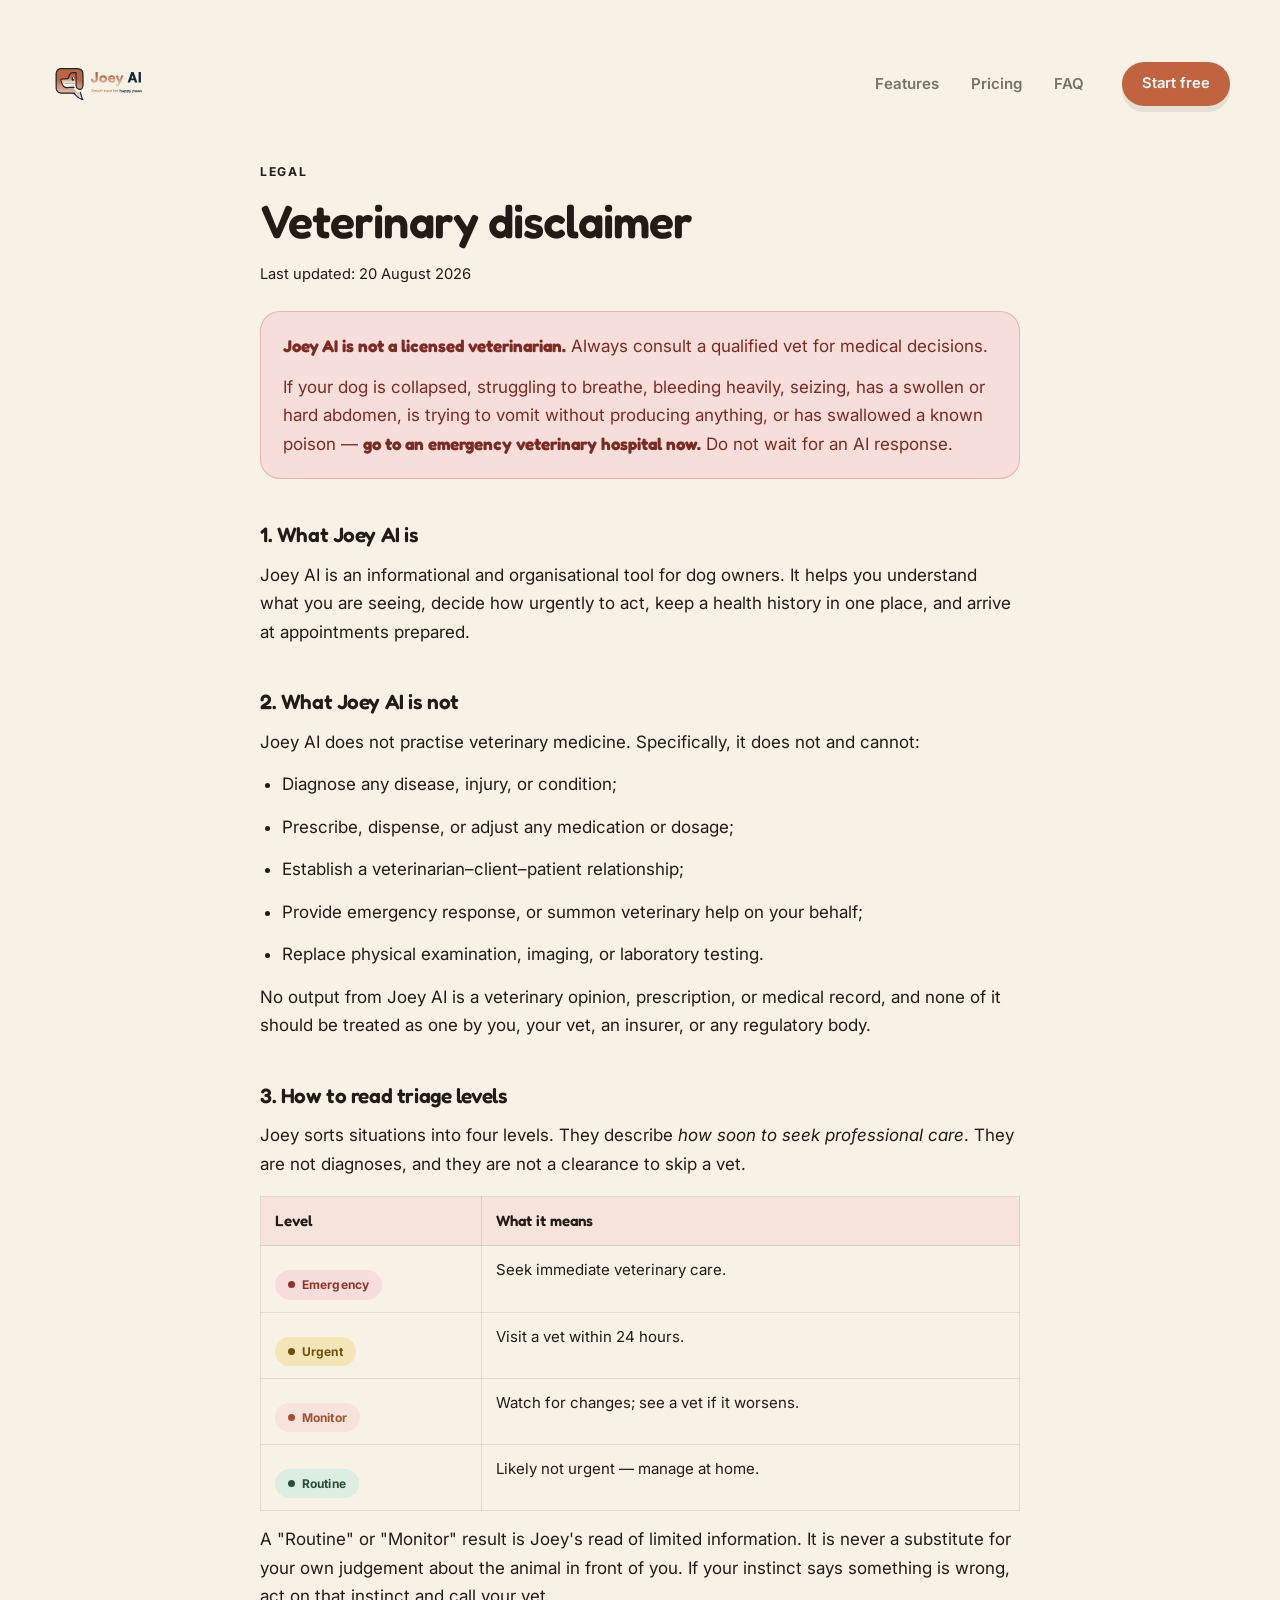
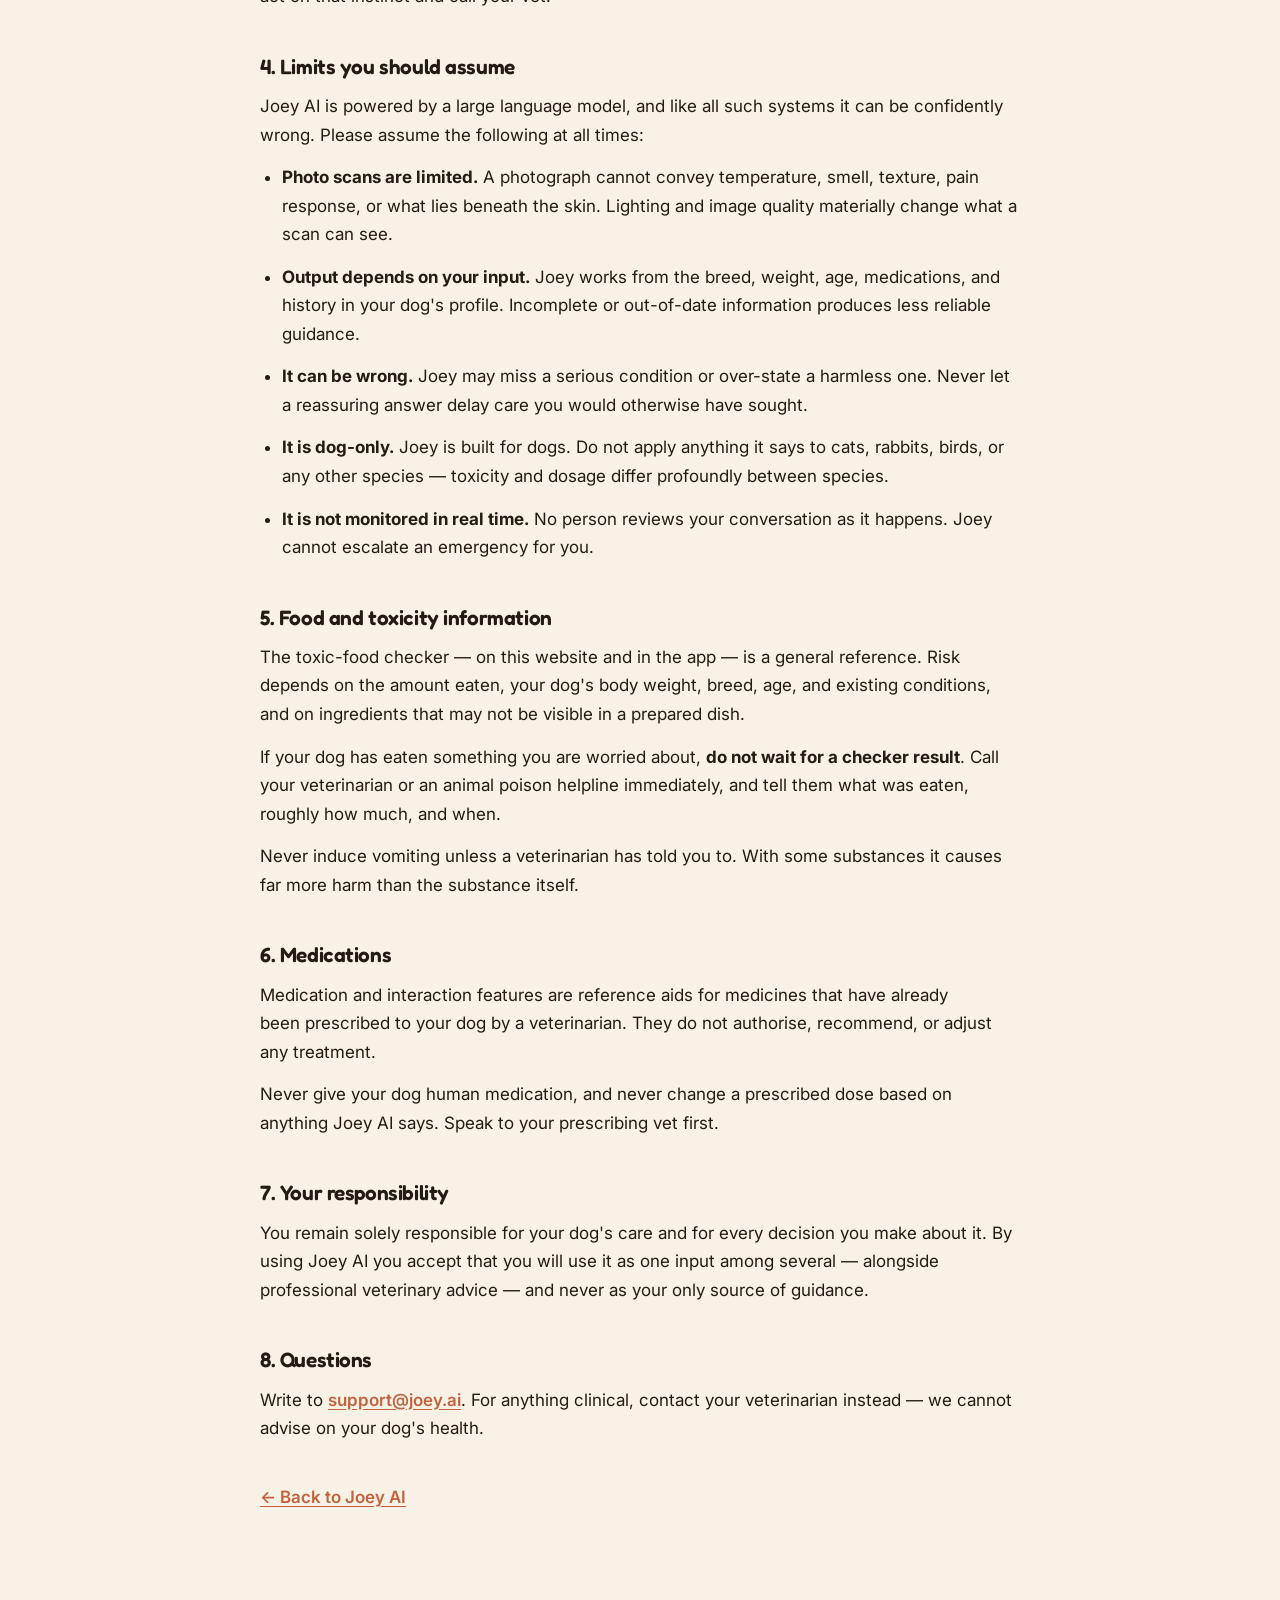
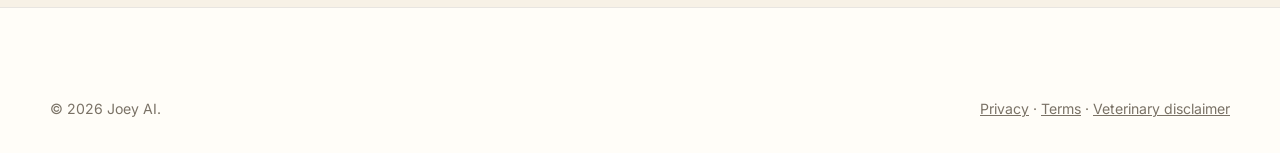
==== disclaimer.html @ 82ef8aa6 "Publish the Joey AI landing page so Vercel can serve index.html. Co-authored-by: Cursor <cursoragent" ====
<!DOCTYPE html>
<html lang="en">
<head>
  <meta charset="UTF-8" />
  <meta name="viewport" content="width=device-width, initial-scale=1" />
  <meta name="theme-color" content="#F7F1E6" />
  <title>Veterinary disclaimer — Joey AI</title>
  <meta name="description" content="Joey AI is not a licensed veterinarian. What Joey AI does, what it does not do, and when to call a vet or an emergency hospital instead." />
  <link rel="canonical" href="https://joey.ai/disclaimer.html" />
  <meta name="robots" content="index, follow" />
  <meta property="og:type" content="article" />
  <meta property="og:title" content="Veterinary disclaimer — Joey AI" />
  <meta property="og:description" content="Joey AI is not a licensed veterinarian. What it does, what it does not do, and when to call a vet instead." />
  <meta property="og:url" content="https://joey.ai/disclaimer.html" />
  <meta property="og:image" content="https://joey.ai/assets/og-cover-1200x630.jpg" />
  <link rel="icon" href="assets/joey-mark.svg" type="image/svg+xml" />
  <link rel="preconnect" href="https://fonts.googleapis.com" />
  <link rel="preconnect" href="https://fonts.gstatic.com" crossorigin />
  <link href="https://fonts.googleapis.com/css2?family=Inter:wght@400;500;600;700&family=Fredoka:wght@400;500;600;700&family=Caveat:wght@600;700&display=swap" rel="stylesheet" />
  <link rel="stylesheet" href="styles.css" />
</head>
<body>
  <a class="skip-link" href="#main">Skip to content</a>

  <header class="site-nav" data-nav>
    <div class="wrap nav-inner">
      <a class="logo" href="index.html" aria-label="Joey AI — home">
        <img src="assets/joey-logo.svg" alt="Joey AI" width="8220" height="2863" />
      </a>
      <nav class="nav-links" aria-label="Primary">
        <a href="index.html#features">Features</a>
        <a href="index.html#pricing">Pricing</a>
        <a href="index.html#faq">FAQ</a>
      </nav>
      <div class="nav-cta">
        <a class="btn btn-primary btn-sm" href="https://joey.ai/signup" data-cta="signup" data-analytics="legal-nav">Start free</a>
      </div>
    </div>
  </header>

  <main id="main" class="legal">
    <div class="wrap legal-wrap">
      <p class="eyebrow">Legal</p>
      <h1>Veterinary disclaimer</h1>
      <p class="legal-meta">Last updated: 20 August 2026</p>

      <div class="callout">
        <p><strong>Joey AI is not a licensed veterinarian.</strong> Always consult a qualified vet for medical decisions.</p>
        <p>If your dog is collapsed, struggling to breathe, bleeding heavily, seizing, has a swollen or hard abdomen, is trying to vomit without producing anything, or has swallowed a known poison — <strong>go to an emergency veterinary hospital now.</strong> Do not wait for an AI response.</p>
      </div>

      <h2>1. What Joey AI is</h2>
      <p>Joey AI is an informational and organisational tool for dog owners. It helps you understand what you are seeing, decide how urgently to act, keep a health history in one place, and arrive at appointments prepared.</p>

      <h2>2. What Joey AI is not</h2>
      <p>Joey AI does not practise veterinary medicine. Specifically, it does not and cannot:</p>
      <ul>
        <li>Diagnose any disease, injury, or condition;</li>
        <li>Prescribe, dispense, or adjust any medication or dosage;</li>
        <li>Establish a veterinarian–client–patient relationship;</li>
        <li>Provide emergency response, or summon veterinary help on your behalf;</li>
        <li>Replace physical examination, imaging, or laboratory testing.</li>
      </ul>
      <p>No output from Joey AI is a veterinary opinion, prescription, or medical record, and none of it should be treated as one by you, your vet, an insurer, or any regulatory body.</p>

      <h2>3. How to read triage levels</h2>
      <p>Joey sorts situations into four levels. They describe <em>how soon to seek professional care</em>. They are not diagnoses, and they are not a clearance to skip a vet.</p>

      <div class="legal-scroll">
        <table>
          <thead>
            <tr><th>Level</th><th>What it means</th></tr>
          </thead>
          <tbody>
            <tr><td><span class="triage triage-emergency">Emergency</span></td><td>Seek immediate veterinary care.</td></tr>
            <tr><td><span class="triage triage-urgent">Urgent</span></td><td>Visit a vet within 24 hours.</td></tr>
            <tr><td><span class="triage triage-monitor">Monitor</span></td><td>Watch for changes; see a vet if it worsens.</td></tr>
            <tr><td><span class="triage triage-routine">Routine</span></td><td>Likely not urgent — manage at home.</td></tr>
          </tbody>
        </table>
      </div>

      <p>A "Routine" or "Monitor" result is Joey's read of limited information. It is never a substitute for your own judgement about the animal in front of you. If your instinct says something is wrong, act on that instinct and call your vet.</p>

      <h2>4. Limits you should assume</h2>
      <p>Joey AI is powered by a large language model, and like all such systems it can be confidently wrong. Please assume the following at all times:</p>
      <ul>
        <li><strong>Photo scans are limited.</strong> A photograph cannot convey temperature, smell, texture, pain response, or what lies beneath the skin. Lighting and image quality materially change what a scan can see.</li>
        <li><strong>Output depends on your input.</strong> Joey works from the breed, weight, age, medications, and history in your dog's profile. Incomplete or out-of-date information produces less reliable guidance.</li>
        <li><strong>It can be wrong.</strong> Joey may miss a serious condition or over-state a harmless one. Never let a reassuring answer delay care you would otherwise have sought.</li>
        <li><strong>It is dog-only.</strong> Joey is built for dogs. Do not apply anything it says to cats, rabbits, birds, or any other species — toxicity and dosage differ profoundly between species.</li>
        <li><strong>It is not monitored in real time.</strong> No person reviews your conversation as it happens. Joey cannot escalate an emergency for you.</li>
      </ul>

      <h2>5. Food and toxicity information</h2>
      <p>The toxic-food checker — on this website and in the app — is a general reference. Risk depends on the amount eaten, your dog's body weight, breed, age, and existing conditions, and on ingredients that may not be visible in a prepared dish.</p>
      <p>If your dog has eaten something you are worried about, <strong>do not wait for a checker result</strong>. Call your veterinarian or an animal poison helpline immediately, and tell them what was eaten, roughly how much, and when.</p>
      <p>Never induce vomiting unless a veterinarian has told you to. With some substances it causes far more harm than the substance itself.</p>

      <h2>6. Medications</h2>
      <p>Medication and interaction features are reference aids for medicines that have already been prescribed to your dog by a veterinarian. They do not authorise, recommend, or adjust any treatment.</p>
      <p>Never give your dog human medication, and never change a prescribed dose based on anything Joey AI says. Speak to your prescribing vet first.</p>

      <h2>7. Your responsibility</h2>
      <p>You remain solely responsible for your dog's care and for every decision you make about it. By using Joey AI you accept that you will use it as one input among several — alongside professional veterinary advice — and never as your only source of guidance.</p>

      <h2>8. Questions</h2>
      <p>Write to <a href="mailto:support@joey.ai" data-support-email>support@joey.ai</a>. For anything clinical, contact your veterinarian instead — we cannot advise on your dog's health.</p>

      <p style="margin-top:40px"><a href="index.html">&larr; Back to Joey AI</a></p>
    </div>
  </main>

  <footer class="site-footer">
    <div class="wrap">
      <div class="footer-bottom" style="margin-top:0;border-top:0">
        <p>&copy; <span data-year>2026</span> Joey AI.</p>
        <p>
          <a href="privacy.html">Privacy</a> · <a href="terms.html">Terms</a> ·
          <a href="disclaimer.html">Veterinary disclaimer</a>
        </p>
      </div>
    </div>
  </footer>

  <script src="config.js"></script>
  <script src="app.js" defer></script>
</body>
</html>
---- styles.css ----
/* ==========================================================================
   Joey AI — marketing site
   --------------------------------------------------------------------------
   Design tokens are a 1:1 mirror of the product's Tailwind theme
   (MeetJoey_be_forntend/tailwind.config.ts) and component layer
   (MeetJoey_be_forntend/styles/globals.css). If a token changes there,
   change it here too — the whole point is that the landing page and the app
   look like the same product when a visitor crosses from one to the other.
   ========================================================================== */

:root {
  /* Surface + text */
  --cream: #f7f1e6;
  --card: #fffdf8;
  --ink: #231c14;
  --textmuted: #7a7266;
  --border: rgba(35, 28, 20, 0.1);
  --border-strong: rgba(35, 28, 20, 0.16);

  /* Brand */
  --terracotta: #c1633f;
  --terracotta-dark: #a54f30;
  --terracotta-light: #f5e3dc;
  --sage: #3e6b4c;
  --sage-tint: #dceee1;
  --sun: #f5e6b8;
  --blush: #f5e3dc;
  --danger: #c0453a;
  --danger-tint: #f7dedb;

  /* Triage — must match TRIAGE in MeetJoey_be_forntend/lib/constants.ts */
  --triage-emergency: #c0453a;
  --triage-urgent: #f5e6b8;
  --triage-monitor: #c1633f;
  --triage-routine: #3e6b4c;

  /* Type */
  --font-body: "Inter", system-ui, -apple-system, "Segoe UI", sans-serif;
  --font-display: "Fredoka", "Inter", system-ui, sans-serif;
  --font-script: "Caveat", "Segoe Script", cursive;

  /* Elevation */
  --shadow-card: 0 14px 40px -12px rgba(35, 28, 20, 0.12), 0 4px 12px -4px rgba(35, 28, 20, 0.06);
  --shadow-soft: 0 2px 8px -2px rgba(35, 28, 20, 0.14), 0 1px 3px -1px rgba(35, 28, 20, 0.08);
  --shadow-chunky: 0 6px 0 0 rgba(35, 28, 20, 0.08);
  --shadow-chunky-lift: 0 10px 0 0 rgba(35, 28, 20, 0.08);
  --shadow-chunky-press: 0 2px 0 0 rgba(35, 28, 20, 0.08);

  /* Geometry */
  --radius-2xl: 1.25rem;
  --radius-3xl: 1.5rem;
  --radius-4xl: 2rem;
  --wrap: 1120px;
  --ease: cubic-bezier(0.22, 1, 0.36, 1);
  --t: 200ms;
  --nav-h: 76px;
  --announce-h: 46px;
}

@media (min-width: 1280px) {
  :root {
    --wrap: 1180px;
  }
}

*,
*::before,
*::after {
  box-sizing: border-box;
}

html {
  scroll-behavior: smooth;
  /* Every in-page anchor must clear the sticky announce bar + nav, or the
     heading it targets lands underneath them. */
  scroll-padding-top: calc(var(--announce-h) + var(--nav-h) + 16px);
  color-scheme: light;
}

html,
body {
  margin: 0;
  padding: 0;
}

body {
  background: var(--cream);
  color: var(--ink);
  font-family: var(--font-body);
  font-size: 17px;
  line-height: 1.6;
  -webkit-font-smoothing: antialiased;
  overflow-x: hidden;
}

/* The announce bar is dismissible; once dismissed the offset collapses so
   anchor scrolling and the sticky nav stay correct. */
body.no-announce {
  --announce-h: 0px;
}

img,
svg {
  max-width: 100%;
  display: block;
}

img {
  height: auto;
}

a {
  color: inherit;
}

button {
  font: inherit;
  color: inherit;
  cursor: pointer;
}

input {
  font: inherit;
}

h1,
h2,
h3,
h4 {
  font-family: var(--font-display);
  font-weight: 600;
  line-height: 1.12;
  letter-spacing: -0.02em;
  margin: 0;
  text-wrap: balance;
}

p,
figure,
blockquote {
  margin: 0;
}

p {
  text-wrap: pretty;
}

::selection {
  background: var(--terracotta);
  color: #fff;
}

:focus-visible {
  outline: 2px solid var(--terracotta);
  outline-offset: 3px;
  border-radius: 6px;
}

.wrap {
  width: min(var(--wrap), calc(100% - 40px));
  margin-inline: auto;
}

.sr-only {
  position: absolute;
  width: 1px;
  height: 1px;
  padding: 0;
  margin: -1px;
  overflow: hidden;
  clip: rect(0, 0, 0, 0);
  white-space: nowrap;
  border: 0;
}

.skip-link {
  position: absolute;
  left: 12px;
  top: -60px;
  z-index: 90;
  background: var(--ink);
  color: var(--cream);
  padding: 12px 20px;
  border-radius: 999px;
  font-weight: 600;
  text-decoration: none;
  transition: top var(--t) var(--ease);
}

.skip-link:focus-visible {
  top: 12px;
}

/* --------------------------------------------------------------------------
   Buttons — mirrors .btn-primary / .btn-secondary in the app's globals.css
   -------------------------------------------------------------------------- */

.btn {
  display: inline-flex;
  align-items: center;
  justify-content: center;
  gap: 8px;
  min-height: 48px;
  padding: 0 26px;
  border: 0;
  border-radius: 999px;
  font-family: var(--font-body);
  font-size: 0.95rem;
  font-weight: 600;
  text-decoration: none;
  white-space: nowrap;
  box-shadow: var(--shadow-chunky);
  transition: transform 150ms var(--ease), box-shadow 150ms var(--ease),
    background-color 150ms var(--ease);
}

.btn:hover {
  transform: translateY(-2px);
  box-shadow: var(--shadow-chunky-lift);
}

.btn:active {
  transform: translateY(4px);
  box-shadow: var(--shadow-chunky-press);
}

.btn-primary {
  background: var(--terracotta);
  color: #fff;
}

.btn-primary:hover {
  background: var(--terracotta-dark);
}

.btn-secondary {
  background: var(--card);
  color: var(--ink);
  border: 1px solid var(--border);
}

.btn-secondary:hover {
  background: rgba(245, 230, 184, 0.45);
}

.btn-sm {
  min-height: 44px;
  padding: 0 20px;
  font-size: 0.9rem;
}

.btn-lg {
  min-height: 54px;
  padding: 0 32px;
  font-size: 1rem;
}

/* Text link with the product's underline treatment. */
.text-link {
  display: inline-flex;
  align-items: center;
  gap: 6px;
  min-height: 44px;
  font-weight: 600;
  color: var(--terracotta);
  text-decoration: underline;
  text-decoration-thickness: 2px;
  text-underline-offset: 4px;
  text-decoration-color: rgba(193, 99, 63, 0.35);
  transition: text-decoration-color var(--t) var(--ease);
}

.text-link:hover {
  text-decoration-color: var(--terracotta);
}

.text-link svg {
  width: 16px;
  height: 16px;
  transition: transform var(--t) var(--ease);
}

.text-link:hover svg {
  transform: translateX(3px);
}

/* --------------------------------------------------------------------------
   Shared surfaces
   -------------------------------------------------------------------------- */

.card {
  background: var(--card);
  border: 1px solid var(--border);
  border-radius: var(--radius-3xl);
  box-shadow: var(--shadow-card);
}

.pill {
  display: inline-flex;
  align-items: center;
  gap: 6px;
  padding: 5px 14px;
  border: 1px solid var(--border);
  border-radius: 999px;
  background: var(--card);
  font-size: 0.78rem;
  font-weight: 700;
  letter-spacing: 0.01em;
}

.pill svg {
  width: 14px;
  height: 14px;
  flex-shrink: 0;
}

.eyebrow {
  display: inline-flex;
  align-items: center;
  gap: 8px;
  font-family: var(--font-body);
  font-size: 0.76rem;
  font-weight: 700;
  letter-spacing: 0.14em;
  text-transform: uppercase;
  color: var(--terracotta);
  margin-bottom: 14px;
}

/* Marker highlight behind one emphasis word — the product's signature. */
.marker {
  position: relative;
  display: inline-block;
  isolation: isolate;
}

.marker::before {
  content: "";
  position: absolute;
  inset: 0.1em -0.15em 0.08em;
  z-index: -1;
  border-radius: 6px;
  background: var(--sun);
}

.script {
  font-family: var(--font-script);
  font-weight: 700;
  color: var(--terracotta);
  font-size: 1.15em;
  letter-spacing: 0;
}

.dashed-flourish {
  stroke: currentColor;
  stroke-width: 2;
  stroke-dasharray: 6 7;
  stroke-linecap: round;
  fill: none;
}

/* --------------------------------------------------------------------------
   Announce bar + navigation
   -------------------------------------------------------------------------- */

.announce {
  position: sticky;
  top: 0;
  z-index: 40;
  min-height: var(--announce-h);
  display: flex;
  align-items: center;
  justify-content: center;
  gap: 12px;
  padding: 8px 44px 8px 16px;
  background: var(--terracotta);
  color: #fff;
  text-align: center;
  font-size: 0.9rem;
  font-weight: 500;
}

.announce[hidden] {
  display: none;
}

.announce a {
  color: #fff;
  font-weight: 700;
  text-underline-offset: 3px;
}

.announce-close {
  position: absolute;
  right: 8px;
  top: 50%;
  transform: translateY(-50%);
  width: 32px;
  height: 32px;
  display: grid;
  place-items: center;
  border: 0;
  border-radius: 50%;
  background: transparent;
  color: #fff;
  opacity: 0.85;
}

.announce-close:hover {
  opacity: 1;
  background: rgba(255, 255, 255, 0.15);
}

.announce-close svg {
  width: 16px;
  height: 16px;
}

.site-nav {
  position: sticky;
  top: var(--announce-h);
  z-index: 30;
  background: rgba(247, 241, 230, 0.82);
  backdrop-filter: blur(14px);
  -webkit-backdrop-filter: blur(14px);
  transition: box-shadow var(--t) var(--ease), background var(--t) var(--ease);
}

.site-nav.is-stuck {
  background: rgba(247, 241, 230, 0.94);
  box-shadow: 0 1px 0 var(--border), 0 10px 30px -22px rgba(35, 28, 20, 0.5);
}

/* An open mobile panel needs an opaque backdrop regardless of scroll
   position. Kept separate from .is-stuck so closing the menu cannot leave
   the scrolled styling applied at the top of the page. */
.site-nav.is-menu-open {
  background: var(--cream);
}

.nav-inner {
  min-height: var(--nav-h);
  display: flex;
  align-items: center;
  gap: 24px;
}

.logo {
  display: inline-flex;
  align-items: center;
  text-decoration: none;
  flex-shrink: 0;
}

.logo img {
  height: 34px;
  width: auto;
}

.nav-links {
  margin-left: auto;
  display: flex;
  align-items: center;
  gap: 4px;
}

.nav-links a {
  display: inline-flex;
  align-items: center;
  min-height: 44px;
  padding: 0 14px;
  border-radius: 999px;
  color: var(--textmuted);
  text-decoration: none;
  font-weight: 600;
  font-size: 0.94rem;
  transition: color var(--t) var(--ease), background var(--t) var(--ease);
}

.nav-links a:hover {
  color: var(--ink);
  background: rgba(35, 28, 20, 0.05);
}

.nav-cta {
  display: flex;
  align-items: center;
  gap: 8px;
  flex-shrink: 0;
}

.nav-cta .btn {
  min-height: 44px;
  padding: 0 20px;
  font-size: 0.92rem;
}

.menu-toggle {
  display: none;
  width: 46px;
  height: 46px;
  border: 1px solid var(--border);
  border-radius: 14px;
  background: var(--card);
  place-items: center;
}

.menu-toggle svg {
  width: 22px;
  height: 22px;
}

.mobile-nav {
  display: flex;
  flex-direction: column;
  gap: 2px;
  padding: 8px 20px 18px;
  background: var(--cream);
  border-bottom: 1px solid var(--border);
}

.mobile-nav[hidden] {
  display: none;
}

.mobile-nav a {
  display: flex;
  align-items: center;
  min-height: 50px;
  text-decoration: none;
  font-weight: 600;
  border-bottom: 1px solid var(--border);
}

.mobile-nav a:last-child {
  border-bottom: 0;
  margin-top: 10px;
}

.mobile-nav .btn {
  width: 100%;
}

/* --------------------------------------------------------------------------
   Hero
   -------------------------------------------------------------------------- */

.hero {
  position: relative;
  isolation: isolate;
  display: flex;
  align-items: center;
  min-height: calc(100svh - var(--nav-h) - var(--announce-h));
  padding: 64px 0 96px;
  overflow: hidden;
  color: #fff;
}

/* Full-bleed background video, blurred and darkened for text contrast. */
.hero-video-wrap {
  position: absolute;
  inset: 0;
  z-index: -2;
  overflow: hidden;
}

.hero-video {
  position: absolute;
  inset: 0;
  width: 100%;
  height: 100%;
  object-fit: cover;
  object-position: 50% 38%;
  /* Scaled up so the blur's softened edge never reveals a gap at the frame border. */
  transform: scale(1.02);
  filter: blur(2px) brightness(0.82) saturate(1.05);
}

.hero-scrim {
  position: absolute;
  inset: 0;
  z-index: -1;
  background: linear-gradient(
    180deg,
    rgba(20, 14, 10, 0.42) 0%,
    rgba(20, 14, 10, 0.12) 40%,
    rgba(20, 14, 10, 0.58) 100%
  );
}

.hero-inner {
  position: relative;
  width: 100%;
  display: flex;
  justify-content: center;
}

.hero-copy {
  max-width: 680px;
  text-align: center;
  display: flex;
  flex-direction: column;
  align-items: center;
}

.hero .eyebrow {
  color: var(--terracotta-light);
}

.hero h1 {
  color: #fff;
  font-size: clamp(2.6rem, 5.6vw, 4.4rem);
  max-width: 16ch;
}

.hero .marker {
  color: var(--ink);
}

.hero-lede {
  margin-top: 20px;
  max-width: 48ch;
  color: rgba(255, 255, 255, 0.86);
  font-size: 1.1rem;
}

.hero-actions {
  display: flex;
  flex-wrap: wrap;
  align-items: center;
  justify-content: center;
  gap: 14px 20px;
  margin-top: 32px;
}

.hero .text-link {
  color: #fff;
  text-decoration-color: rgba(255, 255, 255, 0.5);
}

.hero .text-link:hover {
  text-decoration-color: #fff;
}

.hero-assurance {
  list-style: none;
  padding: 0;
  margin: 0;
  display: flex;
  flex-wrap: wrap;
  align-items: center;
  justify-content: center;
  gap: 10px 18px;
  margin-top: 26px;
  color: rgba(255, 255, 255, 0.82);
  font-size: 0.92rem;
}

.hero-assurance span {
  display: inline-flex;
  align-items: center;
  gap: 7px;
}

.hero-assurance svg {
  width: 17px;
  height: 17px;
  color: #fff;
  flex-shrink: 0;
}

/* --------------------------------------------------------------------------
   Triage chips — one class per level, colours locked to the app's TRIAGE map
   -------------------------------------------------------------------------- */

.triage {
  display: inline-flex;
  align-items: center;
  gap: 7px;
  margin-top: 12px;
  padding: 5px 13px;
  border-radius: 999px;
  font-size: 0.75rem;
  font-weight: 700;
  letter-spacing: 0.01em;
  white-space: nowrap;
}

.triage::before {
  content: "";
  width: 7px;
  height: 7px;
  border-radius: 50%;
  background: currentColor;
  flex-shrink: 0;
}

.triage-emergency {
  background: var(--danger-tint);
  color: #96322a;
}

.triage-urgent {
  background: var(--sun);
  color: #6b5410;
}

.triage-monitor {
  background: var(--terracotta-light);
  color: var(--terracotta-dark);
}

.triage-routine {
  background: var(--sage-tint);
  color: #2c4d37;
}

/* --------------------------------------------------------------------------
   Trust strip
   -------------------------------------------------------------------------- */

.trust {
  background: #1c130c;
  padding: 34px 0;
}

.trust-row {
  display: grid;
  grid-template-columns: repeat(4, 1fr);
  gap: 20px;
}

.trust-row div {
  display: flex;
  flex-direction: column;
  gap: 3px;
}

.trust-row div + div {
  border-left: 1px solid rgba(255, 255, 255, 0.12);
  padding-left: 20px;
}

.trust-row strong {
  font-family: var(--font-display);
  font-size: 1.35rem;
  font-weight: 600;
  letter-spacing: -0.02em;
  color: var(--terracotta-light);
}

.trust-row span {
  color: rgba(255, 255, 255, 0.68);
  font-size: 0.9rem;
  line-height: 1.4;
}

/* --------------------------------------------------------------------------
   Generic section rhythm
   -------------------------------------------------------------------------- */

.section {
  padding: 96px 0;
}

.section-tint {
  background: var(--card);
  border-block: 1px solid var(--border);
}

.section-head {
  max-width: 640px;
  margin-bottom: 52px;
}

.section-head.is-centred {
  margin-inline: auto;
  text-align: center;
}

.section-head.is-centred .eyebrow {
  justify-content: center;
}

.section h2 {
  font-size: clamp(1.85rem, 3.4vw, 2.85rem);
}

.section-lede {
  margin-top: 16px;
  color: var(--textmuted);
  font-size: 1.05rem;
}

/* --------------------------------------------------------------------------
   Feature rows
   -------------------------------------------------------------------------- */

.feature-row + .feature-row {
  margin-top: 96px;
}

.feature-inner {
  display: grid;
  grid-template-columns: repeat(2, minmax(0, 1fr));
  gap: 68px;
  align-items: center;
}

/* Reverse the visual order on alternating rows without touching DOM order,
   so the reading order stays text-then-visual for assistive tech. */
.feature-row-alt .feature-visual {
  order: -1;
}

.feature-text,
.hero-copy,
.plan,
.explore-card {
  min-width: 0;
}

.feature-text h2 {
  max-width: 17ch;
}

.feature-text > p {
  margin-top: 18px;
  color: var(--textmuted);
  max-width: 48ch;
}

.feature-text .text-link {
  margin-top: 18px;
}

.checklist {
  margin: 22px 0 0;
  padding: 0;
  list-style: none;
  display: grid;
  gap: 12px;
}

.checklist li {
  position: relative;
  padding-left: 30px;
  line-height: 1.5;
}

.checklist li::before {
  content: "";
  position: absolute;
  left: 0;
  top: 0.16em;
  width: 20px;
  height: 20px;
  border-radius: 50%;
  background: var(--sage-tint) url("data:image/svg+xml,%3Csvg xmlns='http://www.w3.org/2000/svg' viewBox='0 0 24 24' fill='none' stroke='%233E6B4C' stroke-width='3.2' stroke-linecap='round' stroke-linejoin='round'%3E%3Cpath d='M20 6L9 17l-5-5'/%3E%3C/svg%3E")
    center / 12px 12px no-repeat;
}

.feature-visual {
  display: flex;
  justify-content: center;
  min-width: 0;
}

/* --------------------------------------------------------------------------
   Phone mockup — light UI, matching the real product chrome
   -------------------------------------------------------------------------- */

.device {
  width: min(300px, 100%);
  position: relative;
  filter: drop-shadow(0 30px 50px rgba(35, 28, 20, 0.22));
}

.device-tilt {
  transform: rotate(-4deg);
}

.device-bezel {
  position: relative;
  padding: 11px;
  border-radius: 42px;
  background: linear-gradient(165deg, #4a4038, #2a231c 55%);
  box-shadow: inset 0 1px 0 rgba(255, 255, 255, 0.22), inset 0 0 0 1px rgba(0, 0, 0, 0.35);
}

.device-island {
  position: absolute;
  top: 20px;
  left: 50%;
  transform: translateX(-50%);
  width: 88px;
  height: 22px;
  background: #14100c;
  border-radius: 20px;
  z-index: 3;
}

.device-status {
  position: absolute;
  top: 22px;
  left: 26px;
  right: 26px;
  z-index: 2;
  display: flex;
  justify-content: space-between;
  align-items: center;
  font-size: 11px;
  font-weight: 700;
  color: var(--ink);
  pointer-events: none;
}

.device-status svg {
  width: 17px;
  height: 11px;
}

.device-screen {
  position: relative;
  border-radius: 32px;
  overflow: hidden;
  background: var(--cream);
  min-height: 528px;
  display: flex;
  flex-direction: column;
}

/* Real product screenshots inside the phone frames.
   The capture starts at the app's own header, so the image is inset below the
   simulated status bar rather than sitting under it — otherwise the "9:41"
   overlay lands on top of the app's menu button. The strip left above it is
   painted in the app's header colour so the seam is invisible. */
.device-screen-shot {
  background: var(--card);
  display: block;
  padding: 0;
}

.device-screen-shot picture {
  display: block;
}

.device-shot {
  position: absolute;
  inset: 34px 0 0 0;
  width: 100%;
  height: calc(100% - 34px);
  object-fit: cover;
  object-position: top center;
}

.device-home {
  position: absolute;
  bottom: 20px;
  left: 50%;
  transform: translateX(-50%);
  width: 104px;
  height: 5px;
  border-radius: 99px;
  background: var(--ink);
  opacity: 0.28;
  z-index: 3;
}

/* Chat screen */
.chat-head {
  display: flex;
  align-items: center;
  gap: 10px;
  padding: 52px 16px 12px;
  background: var(--card);
  border-bottom: 1px solid var(--border);
}

.chat-avatar {
  width: 34px;
  height: 34px;
  border-radius: 50%;
  background: var(--terracotta-light);
  display: grid;
  place-items: center;
  flex-shrink: 0;
}

.chat-avatar img {
  width: 21px;
  height: auto;
}

.chat-head strong {
  display: block;
  font-family: var(--font-display);
  font-size: 0.9rem;
}

.chat-head small {
  color: var(--textmuted);
  font-size: 0.73rem;
}

.chat-thread {
  flex: 1;
  display: flex;
  flex-direction: column;
  gap: 10px;
  padding: 16px 13px 12px;
  overflow: hidden;
}

.bubble {
  max-width: 90%;
  padding: 11px 14px;
  border-radius: 18px;
  font-size: 0.84rem;
  line-height: 1.5;
}

.bubble-user {
  align-self: flex-end;
  background: var(--terracotta);
  color: #fff;
  border-bottom-right-radius: 6px;
}

.bubble-ai {
  align-self: flex-start;
  background: var(--card);
  border: 1px solid var(--border);
  border-bottom-left-radius: 6px;
  box-shadow: var(--shadow-soft);
}

.chat-composer {
  display: flex;
  align-items: center;
  justify-content: space-between;
  gap: 8px;
  margin: 0 12px 34px;
  min-height: 42px;
  padding: 0 6px 0 16px;
  border: 1px solid var(--border);
  border-radius: 999px;
  background: var(--card);
  color: var(--textmuted);
  font-size: 0.8rem;
}

.send-dot {
  width: 30px;
  height: 30px;
  border-radius: 50%;
  background: var(--terracotta);
  display: grid;
  place-items: center;
  flex-shrink: 0;
}

.send-dot svg {
  width: 14px;
  height: 14px;
  color: #fff;
}

/* Scan screen */
.scan-photo {
  position: relative;
  height: 240px;
  flex-shrink: 0;
  overflow: hidden;
}

.scan-photo img {
  width: 100%;
  height: 100%;
  object-fit: cover;
  object-position: 50% 30%;
}

.scan-frame {
  position: absolute;
  inset: 30px;
  border-radius: 16px;
  box-shadow: 0 0 0 200px rgba(35, 28, 20, 0.3);
  pointer-events: none;
}

.scan-corner {
  position: absolute;
  width: 22px;
  height: 22px;
  border: 2.5px solid rgba(255, 255, 255, 0.95);
}

.scan-corner-tl {
  top: -2px;
  left: -2px;
  border-right: 0;
  border-bottom: 0;
  border-radius: 10px 0 0 0;
}

.scan-corner-tr {
  top: -2px;
  right: -2px;
  border-left: 0;
  border-bottom: 0;
  border-radius: 0 10px 0 0;
}

.scan-corner-bl {
  bottom: -2px;
  left: -2px;
  border-right: 0;
  border-top: 0;
  border-radius: 0 0 0 10px;
}

.scan-corner-br {
  bottom: -2px;
  right: -2px;
  border-left: 0;
  border-top: 0;
  border-radius: 0 0 10px 0;
}

.scan-line {
  position: absolute;
  left: 6%;
  right: 6%;
  height: 2px;
  background: linear-gradient(
    90deg,
    rgba(255, 255, 255, 0) 0%,
    rgba(255, 255, 255, 0.95) 50%,
    rgba(255, 255, 255, 0) 100%
  );
  box-shadow: 0 0 10px 1px rgba(255, 255, 255, 0.65);
  animation: scan-sweep 2.6s ease-in-out infinite;
}

@keyframes scan-sweep {
  0% {
    top: 6%;
    opacity: 0;
  }
  10% {
    opacity: 1;
  }
  50% {
    top: 92%;
    opacity: 1;
  }
  60% {
    opacity: 0;
  }
  100% {
    top: 6%;
    opacity: 0;
  }
}

.scan-badge {
  position: absolute;
  left: 14px;
  bottom: 14px;
  z-index: 2;
  display: inline-flex;
  align-items: center;
  gap: 6px;
  padding: 5px 12px;
  border-radius: 999px;
  background: rgba(20, 14, 10, 0.55);
  backdrop-filter: blur(6px);
  -webkit-backdrop-filter: blur(6px);
  color: #fff;
  font-size: 0.68rem;
  font-weight: 700;
  letter-spacing: 0.04em;
  text-transform: uppercase;
}

.scan-badge::before {
  content: "";
  width: 6px;
  height: 6px;
  border-radius: 50%;
  background: #6fd694;
  box-shadow: 0 0 0 3px rgba(111, 214, 148, 0.35);
  animation: scan-pulse 1.4s ease-in-out infinite;
}

@keyframes scan-pulse {
  0%,
  100% {
    opacity: 1;
    transform: scale(1);
  }
  50% {
    opacity: 0.55;
    transform: scale(0.8);
  }
}

/* Meal screen */
.meal-photo {
  position: relative;
  height: 200px;
  flex-shrink: 0;
  overflow: hidden;
}

.meal-photo img {
  width: 100%;
  height: 100%;
  object-fit: cover;
}

.scan-body,
.meal-body {
  flex: 1;
  padding: 16px 16px 40px;
  background: var(--cream);
}

.screen-kicker {
  color: var(--terracotta);
  font-size: 0.7rem;
  letter-spacing: 0.1em;
  text-transform: uppercase;
  font-weight: 700;
}

.device-screen h3 {
  font-size: 1.05rem;
  margin-top: 8px;
  line-height: 1.25;
}

.device-screen h3 + p {
  color: var(--textmuted);
  font-size: 0.83rem;
  margin-top: 8px;
  line-height: 1.5;
}

.chip-row {
  display: flex;
  flex-wrap: wrap;
  gap: 7px;
  margin-top: 14px;
}

.chip-row .triage {
  margin-top: 0;
}

.meal-facts {
  list-style: none;
  padding: 0;
  margin: 16px 0 0;
}

.meal-facts li {
  display: flex;
  justify-content: space-between;
  align-items: center;
  gap: 12px;
  padding: 10px 0;
  border-bottom: 1px solid var(--border);
  font-size: 0.84rem;
  color: var(--textmuted);
}

.meal-facts strong {
  font-weight: 700;
  color: var(--ink);
}

.meal-facts .is-ok {
  color: var(--sage);
}

.meal-facts .is-warn {
  color: var(--danger);
}

.meal-cta {
  margin-top: 18px;
  display: flex;
  align-items: center;
  justify-content: center;
  min-height: 40px;
  padding: 0 18px;
  border-radius: 999px;
  background: var(--terracotta);
  color: #fff;
  font-size: 0.85rem;
  font-weight: 600;
}

/* --------------------------------------------------------------------------
   Daily Wag metric cards
   -------------------------------------------------------------------------- */

.metrics {
  display: grid;
  grid-template-columns: repeat(2, minmax(0, 1fr));
  gap: 14px;
  width: min(420px, 100%);
}

.metric-card {
  background: var(--card);
  border: 1px solid var(--border);
  border-radius: var(--radius-3xl);
  padding: 20px;
  box-shadow: var(--shadow-soft);
}

.metric-hero {
  grid-column: 1 / -1;
  position: relative;
  min-height: 150px;
  padding-right: 140px;
}

.metric-label {
  display: block;
  color: var(--textmuted);
  font-size: 0.72rem;
  font-weight: 700;
  letter-spacing: 0.1em;
  text-transform: uppercase;
}

.metric-value {
  display: block;
  font-family: var(--font-display);
  font-weight: 600;
  font-size: 3rem;
  line-height: 1.05;
  letter-spacing: -0.03em;
  margin-top: 8px;
  color: var(--terracotta);
}

.metric-sm {
  font-size: 1.4rem;
  color: var(--ink);
}

.metric-hint {
  display: block;
  color: var(--textmuted);
  font-size: 0.82rem;
  margin-top: 4px;
  line-height: 1.4;
}

.ring {
  position: absolute;
  right: 16px;
  top: 20px;
  width: 112px;
  height: 112px;
}

.ring circle {
  fill: none;
  stroke: rgba(35, 28, 20, 0.08);
  stroke-width: 11;
}

.ring-fill {
  stroke: var(--terracotta);
  stroke-dasharray: 264;
  stroke-dashoffset: 42;
  stroke-linecap: round;
  transform: rotate(-90deg);
  transform-origin: 50% 50%;
}

/* --------------------------------------------------------------------------
   Toxic-food checker
   -------------------------------------------------------------------------- */

.checker {
  margin-top: 26px;
  background: var(--card);
  border: 1px solid var(--border);
  border-radius: var(--radius-3xl);
  padding: 22px;
  box-shadow: var(--shadow-card);
  max-width: 520px;
}

.checker label {
  display: block;
  font-family: var(--font-display);
  font-weight: 600;
  font-size: 1.05rem;
  margin-bottom: 12px;
}

.checker-row {
  display: flex;
  gap: 10px;
}

.checker input {
  flex: 1;
  min-width: 0;
  min-height: 48px;
  padding: 0 18px;
  border: 1px solid var(--border);
  border-radius: 999px;
  background: var(--cream);
  color: var(--ink);
  transition: border-color var(--t) var(--ease), box-shadow var(--t) var(--ease);
}

.checker input::placeholder {
  color: var(--textmuted);
}

.checker input:focus-visible {
  outline: none;
  border-color: var(--terracotta);
  box-shadow: 0 0 0 3px rgba(193, 99, 63, 0.2);
}

.checker-hint {
  margin-top: 12px;
  font-size: 0.82rem;
  color: var(--textmuted);
}

.checker-hint button {
  border: 0;
  background: none;
  padding: 0 2px;
  font-size: inherit;
  font-weight: 600;
  color: var(--terracotta);
  text-decoration: underline;
  text-underline-offset: 3px;
}

/* The result panel is empty until a search runs, so it must not reserve
   vertical space or the card looks broken on first paint. */
.checker-out:empty {
  display: none;
}

.checker-out {
  margin-top: 16px;
  padding: 14px 16px;
  border-radius: var(--radius-2xl);
  border: 1px solid var(--border);
  background: var(--cream);
  font-size: 0.92rem;
  line-height: 1.5;
}

.checker-out strong {
  display: block;
  font-family: var(--font-display);
  font-weight: 600;
  font-size: 1rem;
  margin-bottom: 4px;
}

.checker-out .triage {
  margin: 10px 0 0;
}

.checker-out p {
  color: var(--textmuted);
  font-size: 0.86rem;
  margin-top: 6px;
}

.checker-out.level-lethal,
.checker-out.level-severe {
  background: var(--danger-tint);
  border-color: rgba(192, 69, 58, 0.3);
}

.checker-out.level-moderate {
  background: var(--terracotta-light);
  border-color: rgba(193, 99, 63, 0.3);
}

.checker-out.level-mild {
  background: var(--sun);
  border-color: rgba(107, 84, 16, 0.25);
}

.checker-out.level-safe {
  background: var(--sage-tint);
  border-color: rgba(62, 107, 76, 0.3);
}

.checker-out.level-unknown {
  background: var(--cream);
}

/* --------------------------------------------------------------------------
   Feature grid ("everything in one place")
   -------------------------------------------------------------------------- */

.explore-grid {
  display: grid;
  grid-template-columns: repeat(4, minmax(0, 1fr));
  gap: 16px;
}

.explore-card {
  display: flex;
  flex-direction: column;
  padding: 24px;
  background: var(--card);
  border: 1px solid var(--border);
  border-radius: var(--radius-3xl);
  box-shadow: var(--shadow-chunky);
}

.explore-icon {
  width: 46px;
  height: 46px;
  display: grid;
  place-items: center;
  border-radius: 14px;
  background: var(--terracotta-light);
  color: var(--terracotta-dark);
  margin-bottom: 16px;
}

.explore-icon svg {
  width: 24px;
  height: 24px;
}

.explore-card h3 {
  font-size: 1.15rem;
}

.explore-card p {
  margin-top: 8px;
  color: var(--textmuted);
  font-size: 0.92rem;
  flex: 1;
}

/* --------------------------------------------------------------------------
   Pricing
   -------------------------------------------------------------------------- */

.plan-grid {
  display: grid;
  grid-template-columns: repeat(3, minmax(0, 1fr));
  gap: 20px;
  align-items: start;
}

.plan {
  display: flex;
  flex-direction: column;
  padding: 28px;
  background: var(--card);
  border: 1px solid var(--border);
  border-radius: var(--radius-4xl);
  box-shadow: var(--shadow-soft);
  height: 100%;
}

.plan-featured {
  border-color: var(--terracotta);
  box-shadow: var(--shadow-card);
  position: relative;
}

.plan-badge {
  position: absolute;
  top: -13px;
  left: 28px;
  padding: 4px 14px;
  border-radius: 999px;
  background: var(--terracotta);
  color: #fff;
  font-size: 0.72rem;
  font-weight: 700;
  letter-spacing: 0.04em;
  text-transform: uppercase;
}

.plan h3 {
  font-size: 1.3rem;
}

.plan-price {
  display: flex;
  align-items: baseline;
  gap: 4px;
  margin-top: 14px;
  font-family: var(--font-display);
  font-weight: 600;
  font-size: 2.4rem;
  letter-spacing: -0.03em;
  line-height: 1;
}

.plan-price span {
  font-family: var(--font-body);
  font-size: 0.95rem;
  font-weight: 500;
  color: var(--textmuted);
  letter-spacing: 0;
}

.plan-alt {
  margin-top: 8px;
  font-size: 0.88rem;
  color: var(--textmuted);
}

.plan-alt b {
  color: var(--sage);
  font-weight: 700;
}

.plan ul {
  list-style: none;
  padding: 0;
  margin: 22px 0 0;
  display: grid;
  gap: 11px;
  flex: 1;
}

.plan li {
  position: relative;
  padding-left: 28px;
  font-size: 0.93rem;
  line-height: 1.45;
}

.plan li::before {
  content: "";
  position: absolute;
  left: 0;
  top: 0.14em;
  width: 19px;
  height: 19px;
  border-radius: 50%;
  background: var(--sage-tint) url("data:image/svg+xml,%3Csvg xmlns='http://www.w3.org/2000/svg' viewBox='0 0 24 24' fill='none' stroke='%233E6B4C' stroke-width='3.2' stroke-linecap='round' stroke-linejoin='round'%3E%3Cpath d='M20 6L9 17l-5-5'/%3E%3C/svg%3E")
    center / 11px 11px no-repeat;
}

.plan .btn {
  margin-top: 24px;
  width: 100%;
}

.plan-note {
  margin-top: 28px;
  text-align: center;
  color: var(--textmuted);
  font-size: 0.9rem;
}

/* --------------------------------------------------------------------------
   Closing CTA
   -------------------------------------------------------------------------- */

.close-cta {
  padding: 96px 0;
}

.close-inner {
  position: relative;
  overflow: hidden;
  padding: 68px 40px;
  border-radius: var(--radius-4xl);
  background: linear-gradient(135deg, var(--terracotta) 0%, var(--terracotta-dark) 100%);
  color: #fff;
  text-align: center;
  box-shadow: var(--shadow-card);
}

.close-inner::after {
  content: "";
  position: absolute;
  inset: auto -60px -140px auto;
  width: 340px;
  height: 340px;
  border-radius: 50%;
  background: rgba(255, 255, 255, 0.08);
  pointer-events: none;
}

.close-inner h2 {
  max-width: 20ch;
  margin-inline: auto;
  font-size: clamp(1.8rem, 3.4vw, 2.8rem);
}

.close-inner p {
  margin-top: 16px;
  margin-inline: auto;
  max-width: 46ch;
  color: rgba(255, 255, 255, 0.88);
}

/* --------------------------------------------------------------------------
   FAQ
   -------------------------------------------------------------------------- */

.faq-wrap {
  max-width: 780px;
}

.faq-list {
  margin-top: 8px;
}

.faq-item {
  border-bottom: 1px solid var(--border);
}

.faq-item:first-child {
  border-top: 1px solid var(--border);
}

.faq-item h3 {
  font-size: 1.05rem;
  letter-spacing: -0.01em;
  margin: 0;
}

.faq-item button {
  width: 100%;
  display: flex;
  justify-content: space-between;
  align-items: center;
  gap: 20px;
  min-height: 68px;
  padding: 14px 0;
  border: 0;
  background: none;
  text-align: left;
  font: inherit;
  color: inherit;
}

.faq-chevron {
  width: 22px;
  height: 22px;
  flex-shrink: 0;
  color: var(--terracotta);
  transition: transform var(--t) var(--ease);
}

.faq-item button[aria-expanded="true"] .faq-chevron {
  transform: rotate(180deg);
}

.faq-panel {
  padding: 0 0 20px;
  color: var(--textmuted);
  max-width: 68ch;
}

.faq-panel[hidden] {
  display: none;
}

.faq-panel a {
  color: var(--terracotta);
  font-weight: 600;
  text-underline-offset: 3px;
}

/* --------------------------------------------------------------------------
   Footer
   -------------------------------------------------------------------------- */

.site-footer {
  background: var(--card);
  border-top: 1px solid var(--border);
  padding: 68px 0 32px;
}

.footer-grid {
  display: grid;
  grid-template-columns: 1.5fr 1fr 1fr 1fr;
  gap: 40px;
}

.footer-brand img {
  height: 34px;
  width: auto;
}

.footer-brand p {
  color: var(--textmuted);
  margin-top: 16px;
  max-width: 34ch;
  font-size: 0.94rem;
}

.footer-col h2 {
  font-family: var(--font-body);
  font-size: 0.76rem;
  font-weight: 700;
  letter-spacing: 0.12em;
  text-transform: uppercase;
  color: var(--textmuted);
  margin-bottom: 6px;
}

.footer-col ul {
  list-style: none;
  padding: 0;
  margin: 0;
}

.footer-col a {
  display: inline-flex;
  align-items: center;
  min-height: 38px;
  color: var(--ink);
  text-decoration: none;
  font-size: 0.94rem;
}

.footer-col a:hover {
  color: var(--terracotta);
  text-decoration: underline;
  text-underline-offset: 3px;
}

.footer-disclaimer {
  margin-top: 44px;
  padding: 18px 22px;
  border-radius: var(--radius-2xl);
  background: var(--terracotta-light);
  color: #6d3d26;
  font-size: 0.9rem;
  line-height: 1.55;
}

.footer-bottom {
  margin-top: 24px;
  padding-top: 22px;
  border-top: 1px solid var(--border);
  display: flex;
  flex-wrap: wrap;
  justify-content: space-between;
  gap: 12px;
  color: var(--textmuted);
  font-size: 0.88rem;
}

/* --------------------------------------------------------------------------
   Legal pages
   -------------------------------------------------------------------------- */

.legal {
  padding: 72px 0 96px;
}

.legal-wrap {
  max-width: 760px;
}

.legal h1 {
  font-size: clamp(2rem, 4vw, 2.9rem);
}

.legal-meta {
  margin-top: 14px;
  color: var(--textmuted);
  font-size: 0.92rem;
}

.legal h2 {
  font-size: 1.3rem;
  margin-top: 44px;
}

.legal h3 {
  font-size: 1.05rem;
  margin-top: 28px;
}

.legal p,
.legal li {
  color: var(--ink);
  margin-top: 14px;
  line-height: 1.68;
}

.legal ul,
.legal ol {
  margin: 6px 0 0;
  padding-left: 22px;
}

.legal a {
  color: var(--terracotta);
  font-weight: 600;
  text-underline-offset: 3px;
}

.legal table {
  width: 100%;
  margin-top: 18px;
  border-collapse: collapse;
  font-size: 0.94rem;
}

.legal th,
.legal td {
  text-align: left;
  vertical-align: top;
  padding: 12px 14px;
  border: 1px solid var(--border);
}

.legal th {
  background: var(--blush);
  font-family: var(--font-display);
  font-weight: 600;
}

.legal-scroll {
  overflow-x: auto;
  -webkit-overflow-scrolling: touch;
}

.callout {
  margin-top: 24px;
  padding: 20px 22px;
  border-radius: var(--radius-2xl);
  border: 1px solid rgba(192, 69, 58, 0.28);
  background: var(--danger-tint);
}

.callout p {
  margin-top: 0;
  color: #7d2a23;
}

.callout p + p {
  margin-top: 12px;
}

.callout strong {
  font-family: var(--font-display);
}

/* Placeholders the operator must replace before going live. */
.todo {
  background: var(--sun);
  border-bottom: 2px dotted #a08528;
  padding: 0 4px;
  font-weight: 600;
}

/* --------------------------------------------------------------------------
   Responsive
   -------------------------------------------------------------------------- */

@media (max-width: 1024px) {
  .hero {
    padding: 48px 0 56px;
  }

  .hero-copy,
  .hero h1,
  .hero-lede {
    max-width: none;
  }

  .trust-row,
  .explore-grid {
    grid-template-columns: repeat(2, 1fr);
  }

  .trust-row div + div {
    border-left: none;
    padding-left: 0;
  }

  .trust-row div:nth-child(2n) {
    border-left: 1px solid rgba(255, 255, 255, 0.12);
    padding-left: 20px;
  }

  .plan-grid {
    grid-template-columns: 1fr;
    max-width: 520px;
    margin-inline: auto;
  }

  .footer-grid {
    grid-template-columns: 1fr 1fr;
  }
}

@media (max-width: 860px) {
  .nav-links {
    display: none;
  }

  .nav-cta .btn {
    display: none;
  }

  .menu-toggle {
    display: grid;
    margin-left: auto;
  }

  .feature-inner {
    grid-template-columns: 1fr;
    gap: 40px;
  }

  /* Text always reads first once the layout stacks. */
  .feature-row-alt .feature-visual {
    order: 0;
  }

  .section,
  .close-cta {
    padding: 68px 0;
  }

  .feature-row + .feature-row {
    margin-top: 64px;
  }

  .section-head {
    margin-bottom: 40px;
  }

  .device-tilt {
    transform: none;
  }
}

@media (max-width: 560px) {
  body {
    font-size: 16px;
  }

  .wrap {
    width: calc(100% - 32px);
  }

  .trust-row {
    grid-template-columns: 1fr;
    gap: 16px;
  }

  .trust-row div:nth-child(2n) {
    border-left: none;
    padding-left: 0;
  }

  .explore-grid,
  .metrics,
  .footer-grid {
    grid-template-columns: 1fr;
  }

  .metric-hero {
    padding-right: 20px;
    min-height: 0;
  }

  /* The ring overlaps the value at this width — drop it and keep the number. */
  .ring {
    display: none;
  }

  .checker-row {
    flex-direction: column;
  }

  .checker-row .btn {
    width: 100%;
  }

  .close-inner {
    padding: 48px 24px;
  }

  .announce {
    font-size: 0.84rem;
  }
}

/* --------------------------------------------------------------------------
   Motion preferences
   -------------------------------------------------------------------------- */

@media (prefers-reduced-motion: reduce) {
  html {
    scroll-behavior: auto;
  }

  *,
  *::before,
  *::after {
    animation-duration: 0.01ms !important;
    animation-iteration-count: 1 !important;
    transition-duration: 0.01ms !important;
    scroll-behavior: auto !important;
  }

  .device-tilt {
    transform: none;
  }
}

/* --------------------------------------------------------------------------
   Print
   -------------------------------------------------------------------------- */

@media print {
  .announce,
  .site-nav,
  .mobile-nav,
  .close-cta,
  .skip-link {
    display: none !important;
  }

  body {
    background: #fff;
  }

  .legal {
    padding: 0;
  }
}
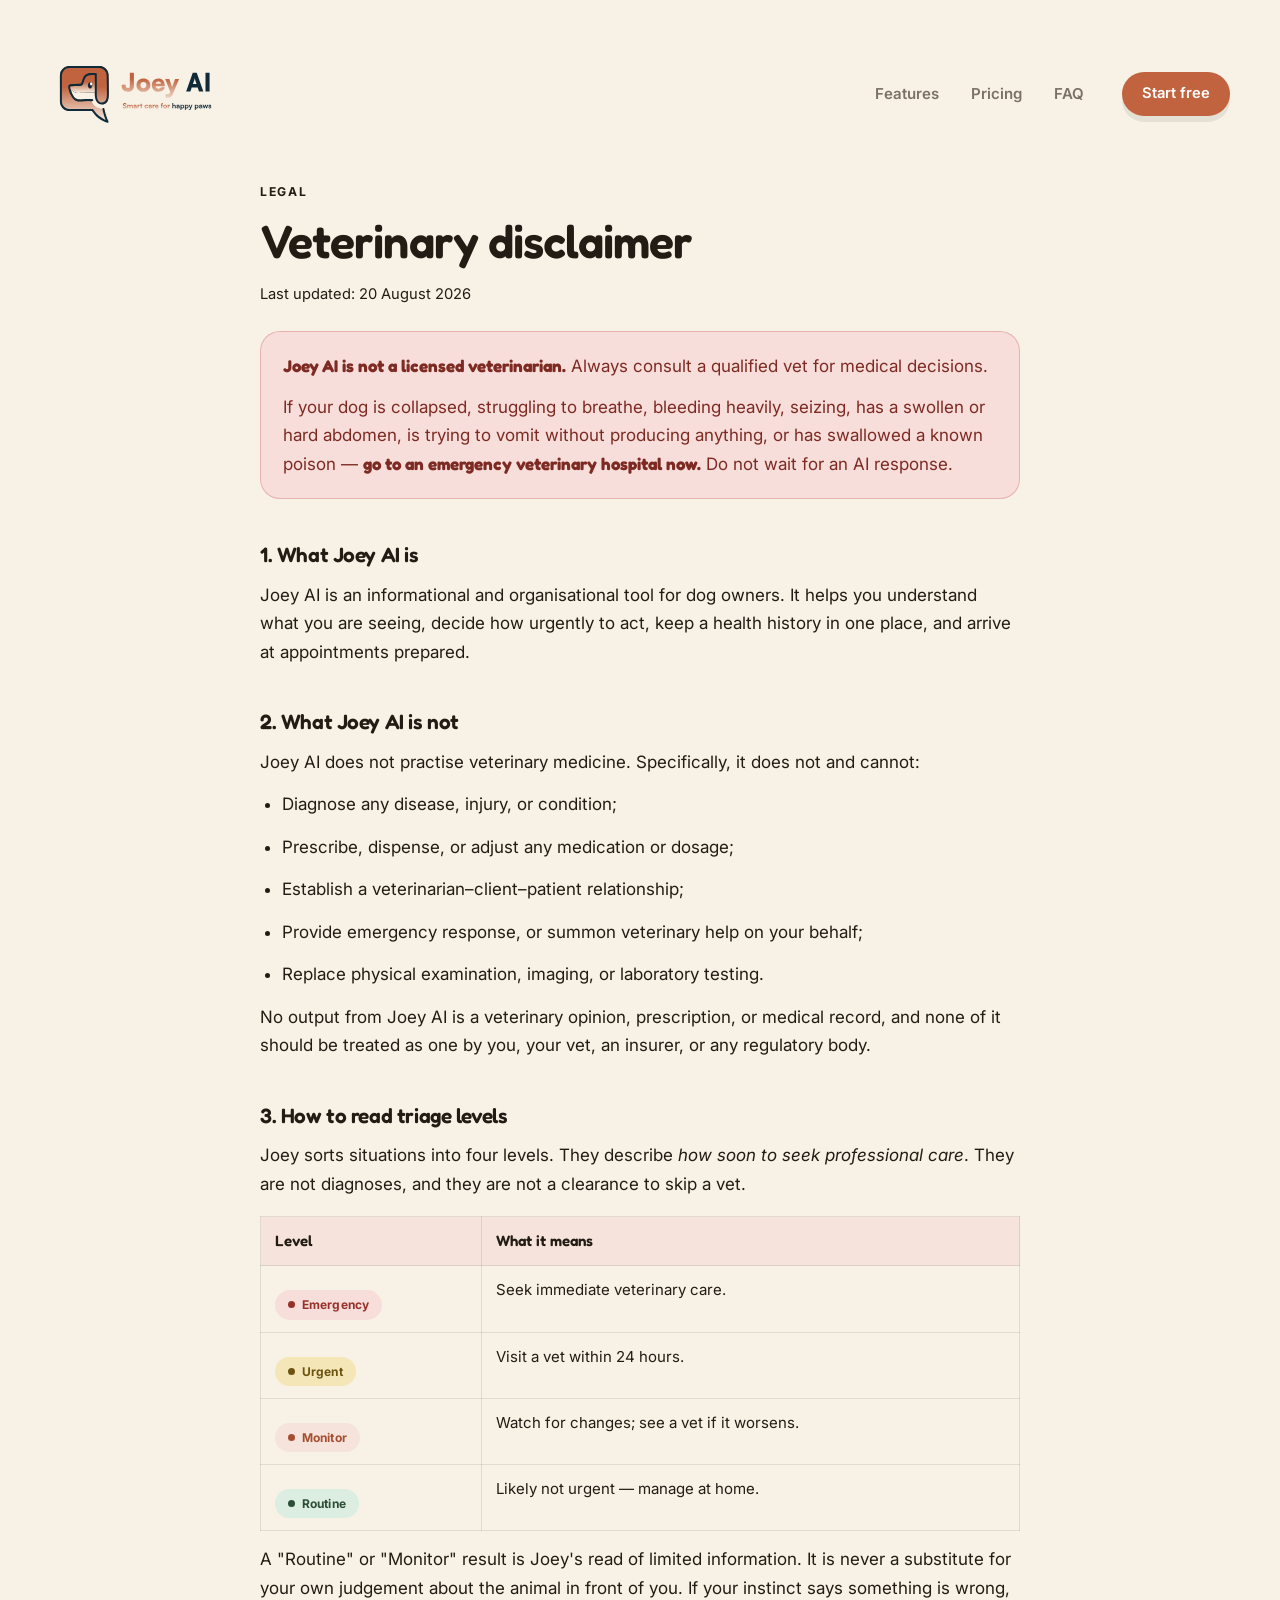
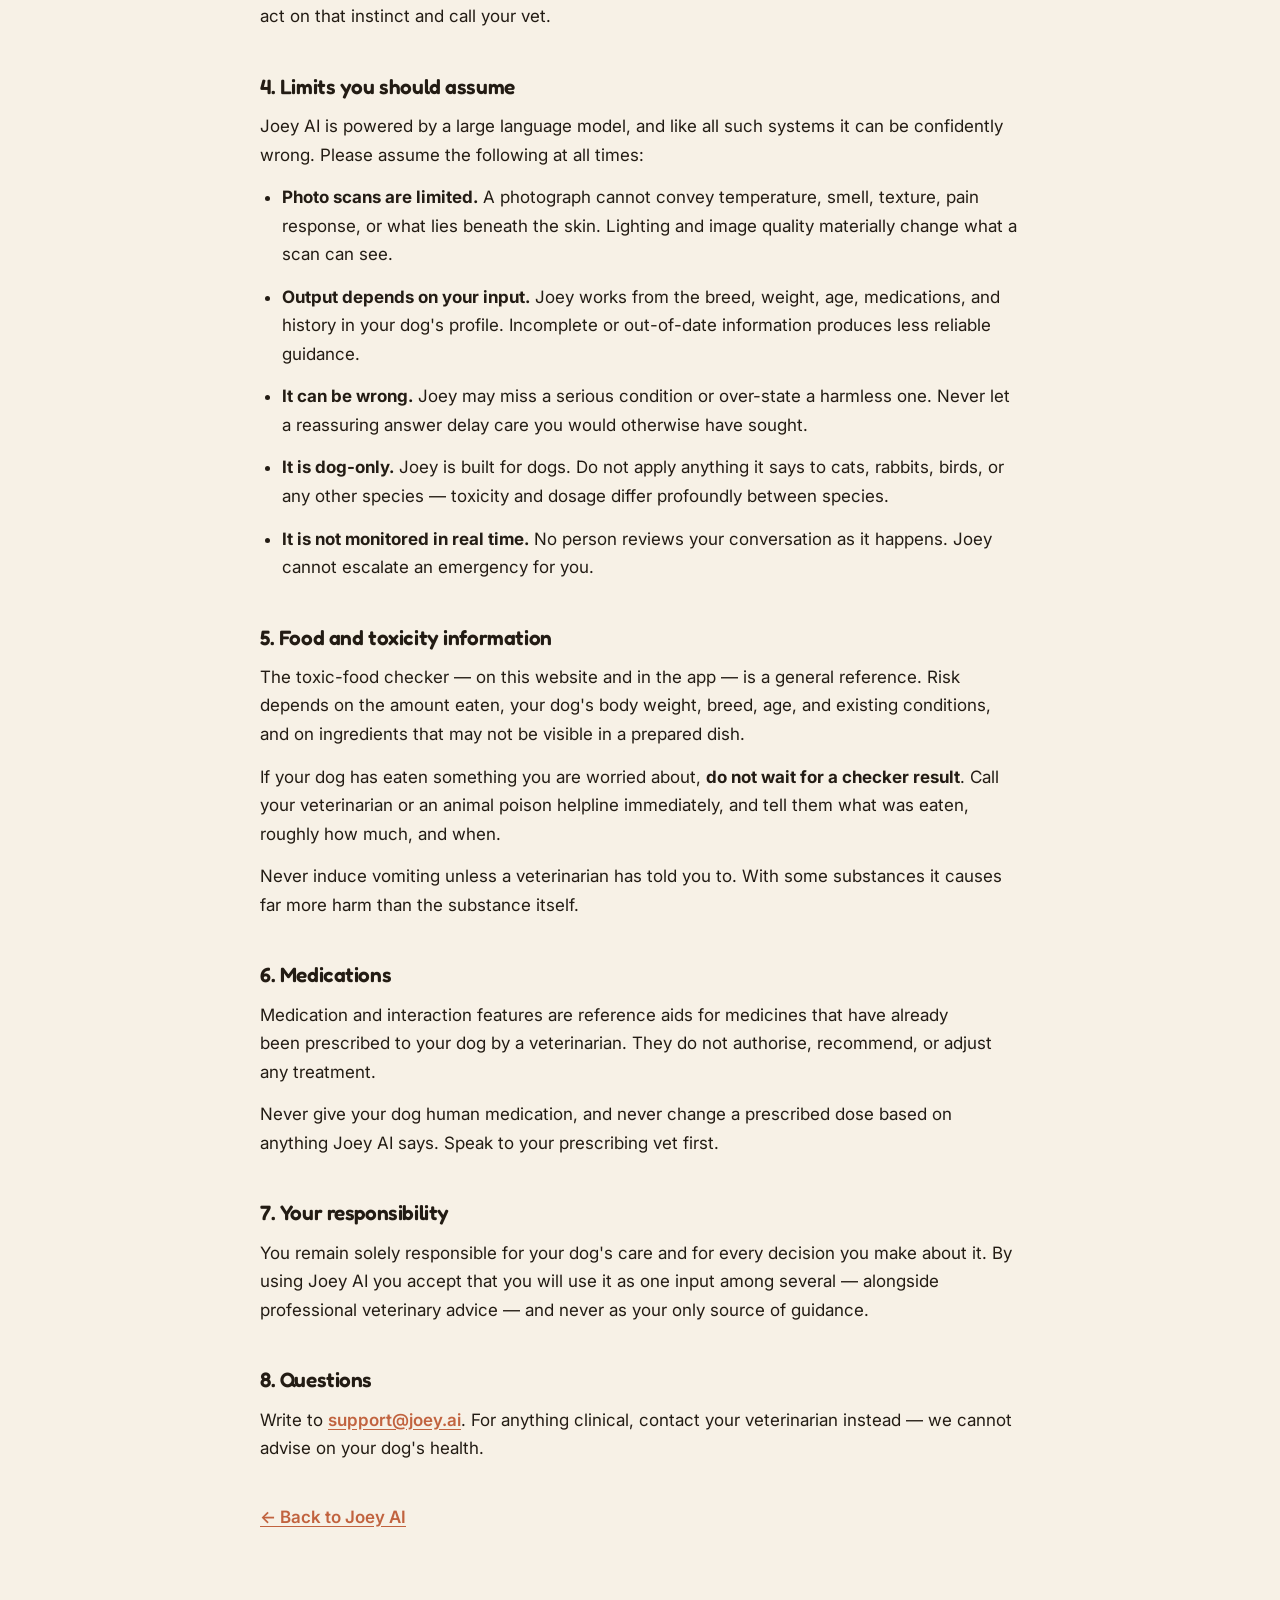
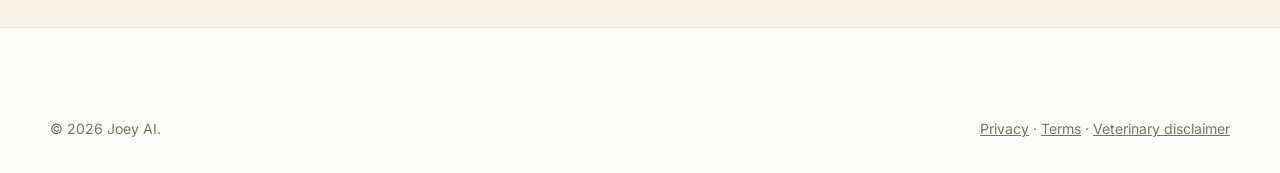
==== commit e9899361: "Add app icons and responsive layout so the live site matches joey-landing. Co-authored-by: Cursor <c" ====
--- a/disclaimer.html
+++ b/disclaimer.html
@@ -13,7 +13,9 @@
   <meta property="og:description" content="Joey AI is not a licensed veterinarian. What it does, what it does not do, and when to call a vet instead." />
   <meta property="og:url" content="https://joey.ai/disclaimer.html" />
   <meta property="og:image" content="https://joey.ai/assets/og-cover-1200x630.jpg" />
-  <link rel="icon" href="assets/joey-mark.svg" type="image/svg+xml" />
+  <link rel="icon" href="/favicon.ico" sizes="32x32" />
+  <link rel="icon" href="assets/joey-icon.svg" type="image/svg+xml" />
+  <link rel="apple-touch-icon" href="assets/apple-touch-icon.png" />
   <link rel="preconnect" href="https://fonts.googleapis.com" />
   <link rel="preconnect" href="https://fonts.gstatic.com" crossorigin />
   <link href="https://fonts.googleapis.com/css2?family=Inter:wght@400;500;600;700&family=Fredoka:wght@400;500;600;700&family=Caveat:wght@600;700&display=swap" rel="stylesheet" />
--- a/styles.css
+++ b/styles.css
@@ -53,13 +53,22 @@
   --wrap: 1120px;
   --ease: cubic-bezier(0.22, 1, 0.36, 1);
   --t: 200ms;
-  --nav-h: 76px;
+  --nav-h: 96px;
   --announce-h: 46px;
 }
 
 @media (min-width: 1280px) {
   :root {
     --wrap: 1180px;
+  }
+}
+
+/* On very large monitors the 1180px cap leaves the page marooned in the middle
+   of the screen; a modest widening keeps the measure comfortable without
+   letting body copy run to unreadable line lengths. */
+@media (min-width: 1700px) {
+  :root {
+    --wrap: 1320px;
   }
 }
 
@@ -385,6 +394,8 @@
 }
 
 .announce a {
+  display: inline-block;
+  padding: 6px 4px;
   color: #fff;
   font-weight: 700;
   text-underline-offset: 3px;
@@ -392,11 +403,11 @@
 
 .announce-close {
   position: absolute;
-  right: 8px;
+  right: 4px;
   top: 50%;
   transform: translateY(-50%);
-  width: 32px;
-  height: 32px;
+  width: 44px;
+  height: 44px;
   display: grid;
   place-items: center;
   border: 0;
@@ -453,7 +464,7 @@
 }
 
 .logo img {
-  height: 34px;
+  height: 60px;
   width: auto;
 }
 
@@ -1440,15 +1451,26 @@
   color: var(--textmuted);
 }
 
+/* Given real padding these clear the 44px touch minimum instead of being a
+   21px-tall sliver of text. */
 .checker-hint button {
+  display: inline-flex;
+  align-items: center;
+  min-height: 36px;
   border: 0;
   background: none;
-  padding: 0 2px;
+  padding: 4px 8px;
   font-size: inherit;
   font-weight: 600;
   color: var(--terracotta);
   text-decoration: underline;
   text-underline-offset: 3px;
+}
+
+.checker-hint button:hover {
+  background: var(--terracotta-light);
+  border-radius: 8px;
+  text-decoration: none;
 }
 
 /* The result panel is empty until a search runs, so it must not reserve
@@ -1803,7 +1825,7 @@
 }
 
 .footer-brand img {
-  height: 34px;
+  height: 54px;
   width: auto;
 }
 
@@ -1833,7 +1855,7 @@
 .footer-col a {
   display: inline-flex;
   align-items: center;
-  min-height: 38px;
+  min-height: 44px;
   color: var(--ink);
   text-decoration: none;
   font-size: 0.94rem;
@@ -2003,15 +2025,20 @@
     padding-left: 20px;
   }
 
+  .footer-grid {
+    grid-template-columns: 1fr 1fr;
+  }
+}
+
+/* Three plans stayed side by side down to 1024px before; collapsing them there
+   wasted most of a landscape tablet. They now hold until the copy would
+   genuinely crush. */
+@media (max-width: 900px) {
   .plan-grid {
     grid-template-columns: 1fr;
     max-width: 520px;
     margin-inline: auto;
   }
-
-  .footer-grid {
-    grid-template-columns: 1fr 1fr;
-  }
 }
 
 @media (max-width: 860px) {
@@ -2061,18 +2088,23 @@
     font-size: 16px;
   }
 
+  /* Keep the mark generous but clear of the menu button on narrow screens. */
+  :root {
+    --nav-h: 84px;
+  }
+
+  .logo img {
+    height: 48px;
+  }
+
   .wrap {
     width: calc(100% - 32px);
   }
 
+  /* Two columns still fit four short facts here; one column pushed the strip
+     to nearly a full screen of scrolling on its own. */
   .trust-row {
-    grid-template-columns: 1fr;
-    gap: 16px;
-  }
-
-  .trust-row div:nth-child(2n) {
-    border-left: none;
-    padding-left: 0;
+    gap: 18px 16px;
   }
 
   .explore-grid,
@@ -2105,6 +2137,101 @@
 
   .announce {
     font-size: 0.84rem;
+  }
+}
+
+/* --- Small phones (<=430px) ------------------------------------------------
+   The hero headline's clamp floor was 2.6rem, so it stopped shrinking at
+   ~743px and stayed 42px all the way down to 320px — far too heavy on a small
+   phone. These tiers let it keep scaling. */
+@media (max-width: 430px) {
+  .hero h1 {
+    font-size: clamp(1.9rem, 8.4vw, 2.6rem);
+  }
+
+  .section h2,
+  .close-inner h2 {
+    font-size: clamp(1.55rem, 6.4vw, 1.9rem);
+  }
+
+  .hero-lede {
+    font-size: 1rem;
+  }
+
+  .hero {
+    padding: 36px 0 44px;
+  }
+
+  .plan-price {
+    font-size: 2rem;
+  }
+
+  .metric-value {
+    font-size: 2.4rem;
+  }
+}
+
+/* --- Very small phones (<=360px) ------------------------------------------- */
+@media (max-width: 360px) {
+  .wrap {
+    width: calc(100% - 24px);
+  }
+
+  /* Four stacked facts read better than two cramped columns down here. */
+  .trust-row {
+    grid-template-columns: 1fr;
+  }
+
+  .logo img {
+    height: 42px;
+  }
+
+  .btn {
+    padding: 0 18px;
+  }
+
+  .checker,
+  .metric-card,
+  .explore-card,
+  .plan {
+    padding: 16px;
+  }
+}
+
+/* --- Short viewports (landscape phones) ------------------------------------
+   A 100svh hero on a 390px-tall landscape phone leaves almost no room for the
+   copy once the fixed padding is taken out. Drop the minimum and tighten. */
+@media (max-height: 560px) and (orientation: landscape) {
+  .hero {
+    min-height: 0;
+    padding: 32px 0 40px;
+  }
+
+  .hero h1 {
+    font-size: clamp(1.8rem, 4.4vw, 2.6rem);
+  }
+
+  .announce {
+    display: none;
+  }
+
+  body {
+    --announce-h: 0px;
+  }
+}
+
+/* --- Coarse pointers -------------------------------------------------------
+   Hover lifts do nothing useful on touch and can leave a card stuck in its
+   hovered state after a tap. */
+@media (hover: none) {
+  .btn:hover,
+  .explore-card:hover {
+    transform: none;
+    box-shadow: var(--shadow-chunky);
+  }
+
+  .text-link:hover svg {
+    transform: none;
   }
 }
 
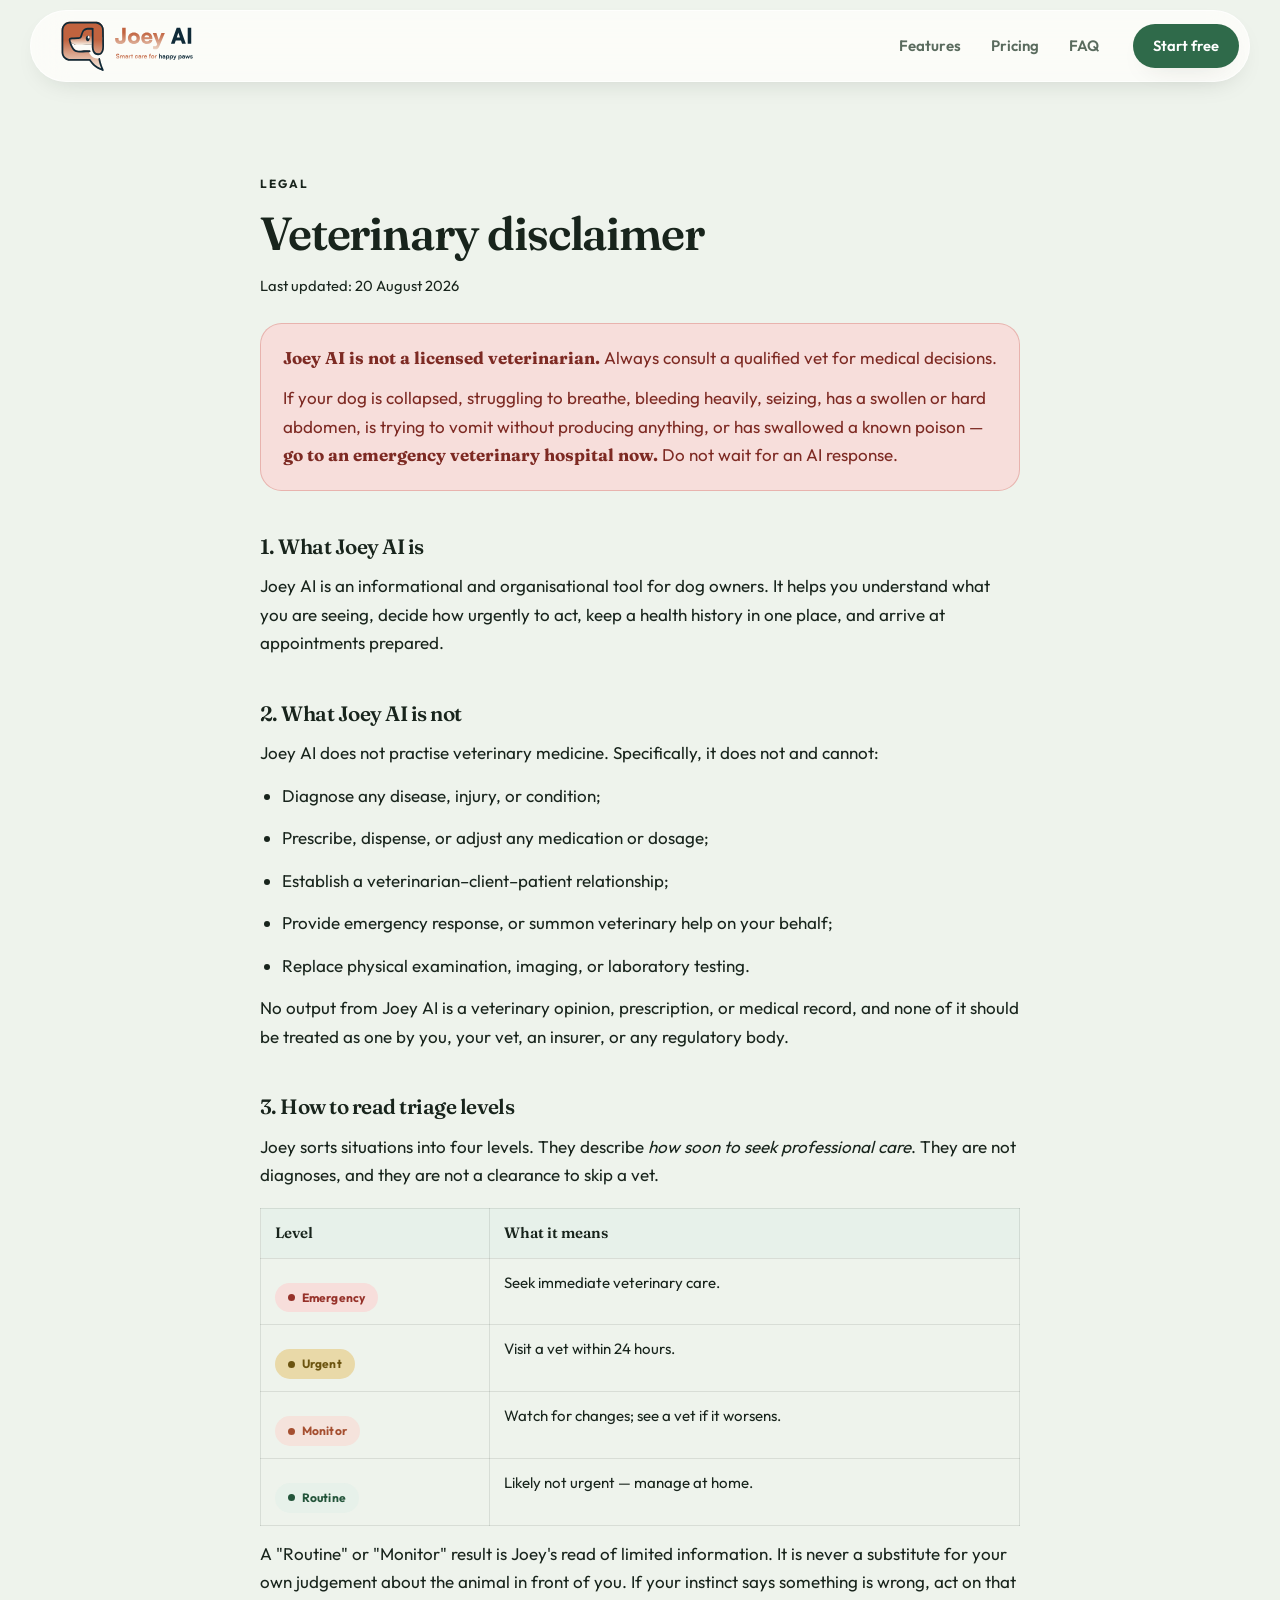
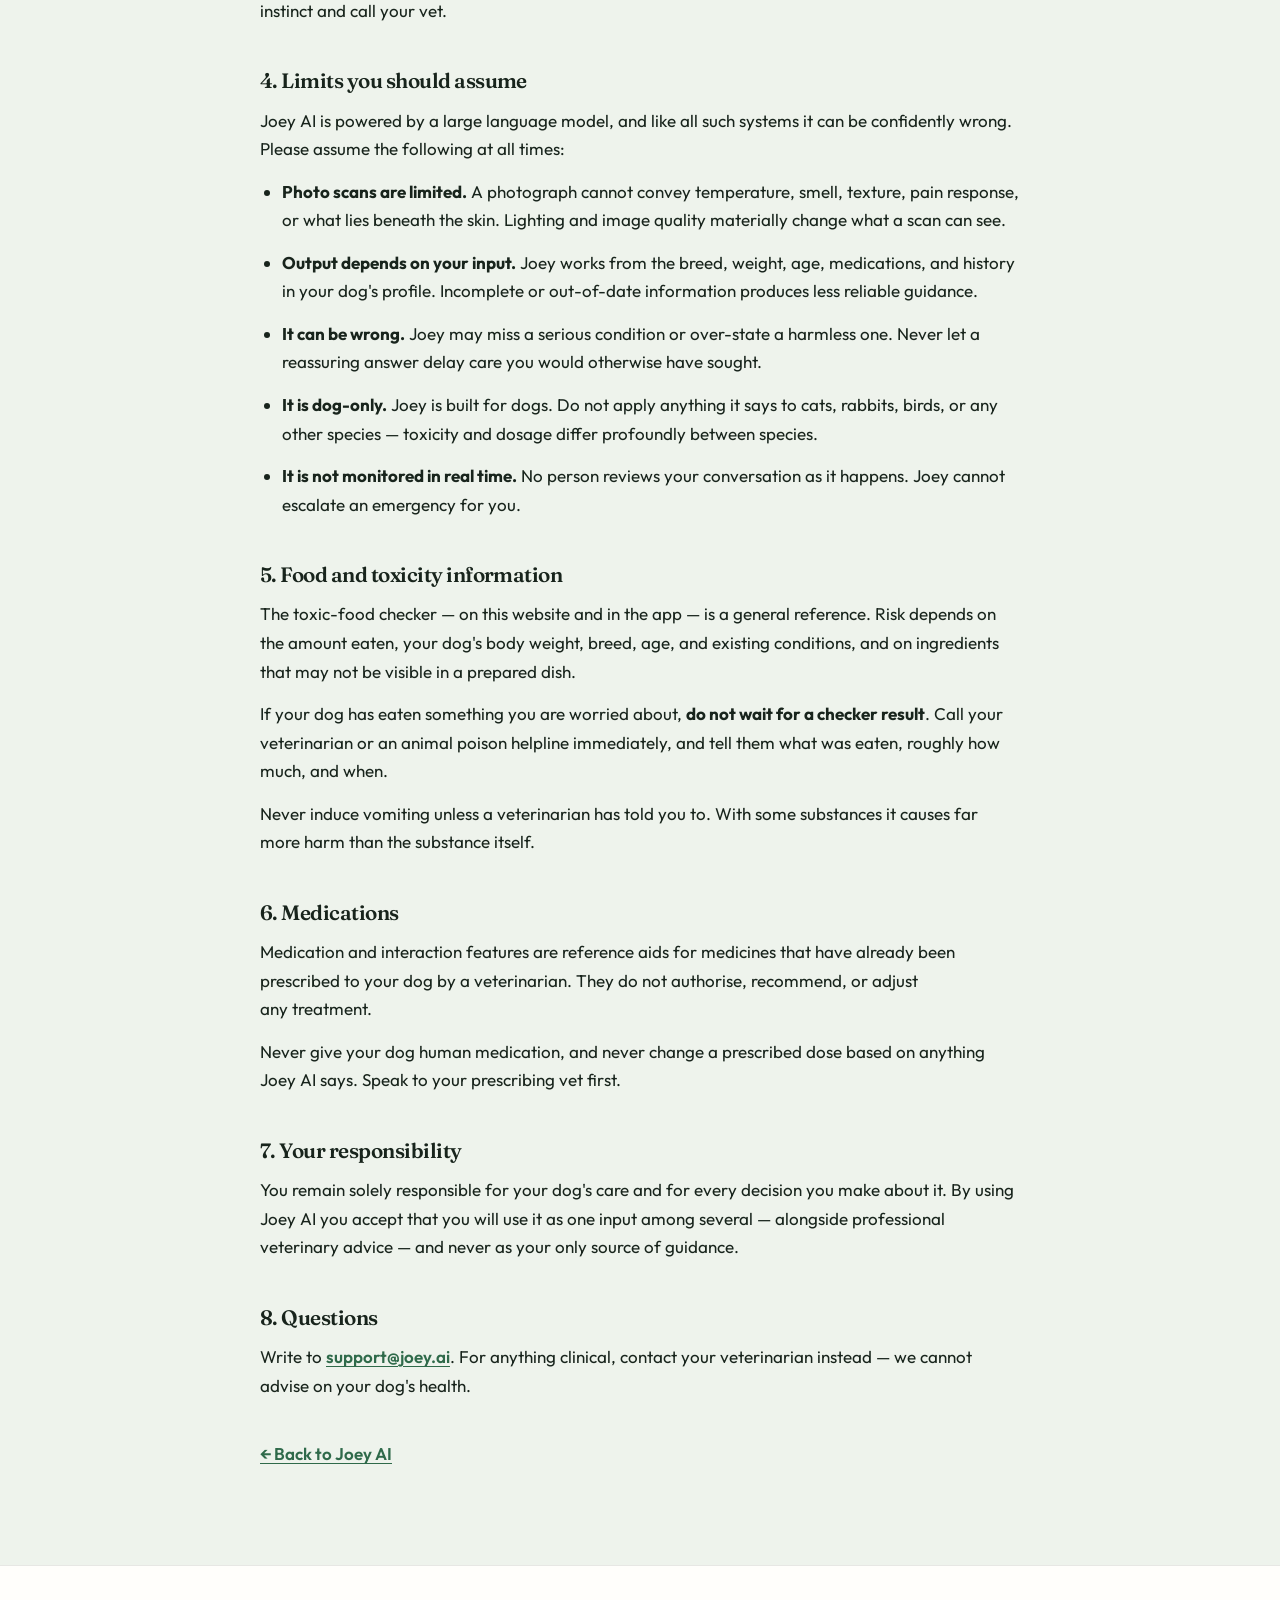
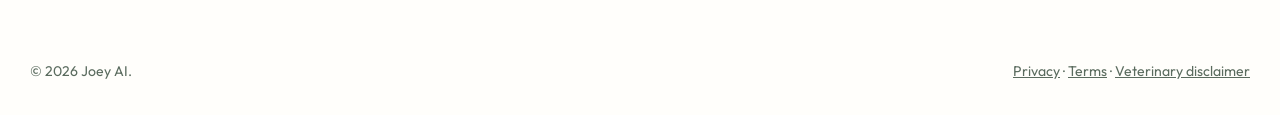
==== commit f0512386: "Polish the landing experience with premium scroll motion, feature showcases, and a closing CTA slide" ====
--- a/disclaimer.html
+++ b/disclaimer.html
@@ -3,7 +3,7 @@
 <head>
   <meta charset="UTF-8" />
   <meta name="viewport" content="width=device-width, initial-scale=1" />
-  <meta name="theme-color" content="#F7F1E6" />
+  <meta name="theme-color" content="#EEF3EC" />
   <title>Veterinary disclaimer — Joey AI</title>
   <meta name="description" content="Joey AI is not a licensed veterinarian. What Joey AI does, what it does not do, and when to call a vet or an emergency hospital instead." />
   <link rel="canonical" href="https://joey.ai/disclaimer.html" />
@@ -18,14 +18,15 @@
   <link rel="apple-touch-icon" href="assets/apple-touch-icon.png" />
   <link rel="preconnect" href="https://fonts.googleapis.com" />
   <link rel="preconnect" href="https://fonts.gstatic.com" crossorigin />
-  <link href="https://fonts.googleapis.com/css2?family=Inter:wght@400;500;600;700&family=Fredoka:wght@400;500;600;700&family=Caveat:wght@600;700&display=swap" rel="stylesheet" />
+  <link href="https://fonts.googleapis.com/css2?family=Fraunces:opsz,wght@9..144,500;9..144,600;9..144,700&family=Outfit:wght@400;500;600;700&family=Caveat:wght@600;700&display=swap" rel="stylesheet" />
   <link rel="stylesheet" href="styles.css" />
 </head>
 <body>
   <a class="skip-link" href="#main">Skip to content</a>
 
   <header class="site-nav" data-nav>
-    <div class="wrap nav-inner">
+    <div class="wrap nav-shell">
+    <div class="nav-inner">
       <a class="logo" href="index.html" aria-label="Joey AI — home">
         <img src="assets/joey-logo.svg" alt="Joey AI" width="8220" height="2863" />
       </a>
@@ -37,6 +38,16 @@
       <div class="nav-cta">
         <a class="btn btn-primary btn-sm" href="https://joey.ai/signup" data-cta="signup" data-analytics="legal-nav">Start free</a>
       </div>
+      <button class="menu-toggle" type="button" aria-expanded="false" aria-controls="mobile-nav" aria-label="Open menu" data-menu-toggle>
+        <svg viewBox="0 0 24 24" fill="none" stroke="currentColor" stroke-width="1.9" stroke-linecap="round" aria-hidden="true"><path d="M4 7h16M4 12h16M4 17h16" /></svg>
+      </button>
+    </div>
+    <nav class="mobile-nav" id="mobile-nav" hidden data-mobile-nav aria-label="Primary (mobile)">
+      <a href="index.html#features">Features</a>
+      <a href="index.html#pricing">Pricing</a>
+      <a href="index.html#faq">FAQ</a>
+      <a class="btn btn-primary" href="https://joey.ai/signup" data-cta="signup" data-analytics="legal-nav">Start free</a>
+    </nav>
     </div>
   </header>
 
--- a/styles.css
+++ b/styles.css
@@ -1,168 +1,124 @@
 /* ==========================================================================
    Joey AI — marketing site
-   --------------------------------------------------------------------------
-   Design tokens are a 1:1 mirror of the product's Tailwind theme
-   (MeetJoey_be_forntend/tailwind.config.ts) and component layer
-   (MeetJoey_be_forntend/styles/globals.css). If a token changes there,
-   change it here too — the whole point is that the landing page and the app
-   look like the same product when a visitor crosses from one to the other.
+   Reinterpreted from a premium pet-care clinic language (Happy Tails):
+   sage-mist surfaces, organic frames, soft elevation, generous space.
+   Brand terracotta stays on the logo and as a warm accent.
    ========================================================================== */
 
 :root {
-  /* Surface + text */
-  --cream: #f7f1e6;
-  --card: #fffdf8;
-  --ink: #231c14;
-  --textmuted: #7a7266;
-  --border: rgba(35, 28, 20, 0.1);
-  --border-strong: rgba(35, 28, 20, 0.16);
-
-  /* Brand */
+  --linen: #eef3ec;
+  --card: #fffefb;
+  --card-elevated: #fffefb;
+  --ink: #18241c;
+  --ink-deep: #18241c;
+  --textmuted: #5a6b5e;
+  --border: rgba(24, 36, 28, 0.1);
+  --border-strong: rgba(24, 36, 28, 0.16);
+
+  --sage: #2f6a4a;
+  --sage-dark: #24553b;
+  --sage-deep: #24553b;
+  --sage-mist: #dde8df;
+  --sage-tint: #e7f1ea;
+
   --terracotta: #c1633f;
   --terracotta-dark: #a54f30;
   --terracotta-light: #f5e3dc;
-  --sage: #3e6b4c;
-  --sage-tint: #dceee1;
-  --sun: #f5e6b8;
-  --blush: #f5e3dc;
+  --peach: #f6e6d8;
+  --sun: #e9d9a8;
+  --blush: #f6e6d8;
+  --navy: #0f2a38;
   --danger: #c0453a;
   --danger-tint: #f7dedb;
-
-  /* Triage — must match TRIAGE in MeetJoey_be_forntend/lib/constants.ts */
+  --champagne: #e9d9a8;
+  --gold: #c9a227;
+
   --triage-emergency: #c0453a;
-  --triage-urgent: #f5e6b8;
+  --triage-urgent: #e9d9a8;
   --triage-monitor: #c1633f;
-  --triage-routine: #3e6b4c;
-
-  /* Type */
-  --font-body: "Inter", system-ui, -apple-system, "Segoe UI", sans-serif;
-  --font-display: "Fredoka", "Inter", system-ui, sans-serif;
+  --triage-routine: #2f6a4a;
+
+  --font-body: "Outfit", system-ui, -apple-system, "Segoe UI", sans-serif;
+  --font-display: "Fraunces", "Georgia", serif;
   --font-script: "Caveat", "Segoe Script", cursive;
 
-  /* Elevation */
-  --shadow-card: 0 14px 40px -12px rgba(35, 28, 20, 0.12), 0 4px 12px -4px rgba(35, 28, 20, 0.06);
-  --shadow-soft: 0 2px 8px -2px rgba(35, 28, 20, 0.14), 0 1px 3px -1px rgba(35, 28, 20, 0.08);
-  --shadow-chunky: 0 6px 0 0 rgba(35, 28, 20, 0.08);
-  --shadow-chunky-lift: 0 10px 0 0 rgba(35, 28, 20, 0.08);
-  --shadow-chunky-press: 0 2px 0 0 rgba(35, 28, 20, 0.08);
-
-  /* Geometry */
-  --radius-2xl: 1.25rem;
-  --radius-3xl: 1.5rem;
-  --radius-4xl: 2rem;
-  --wrap: 1120px;
+  --shadow-card: 0 24px 50px -28px rgba(24, 36, 28, 0.28), 0 8px 18px -10px rgba(24, 36, 28, 0.08);
+  --shadow-soft: 0 10px 28px -16px rgba(24, 36, 28, 0.22);
+  --shadow-chunky: 0 10px 28px -16px rgba(24, 36, 28, 0.18);
+  --shadow-chunky-lift: 0 16px 32px -16px rgba(24, 36, 28, 0.26);
+  --shadow-chunky-press: 0 4px 12px -8px rgba(24, 36, 28, 0.22);
+
+  --radius-2xl: 1.35rem;
+  --radius-3xl: 1.75rem;
+  --radius-4xl: 2.25rem;
+  --wrap: 1160px;
   --ease: cubic-bezier(0.22, 1, 0.36, 1);
-  --t: 200ms;
-  --nav-h: 96px;
+  --t: 220ms;
+  --nav-h: 88px;
+  --announce-h: 0px;
+}
+
+@media (min-width: 1280px) {
+  :root { --wrap: 1220px; }
+}
+
+@media (min-width: 1700px) {
+  :root { --wrap: 1360px; }
+}
+
+body:has(.announce:not([hidden])) {
   --announce-h: 46px;
-}
-
-@media (min-width: 1280px) {
-  :root {
-    --wrap: 1180px;
-  }
-}
-
-/* On very large monitors the 1180px cap leaves the page marooned in the middle
-   of the screen; a modest widening keeps the measure comfortable without
-   letting body copy run to unreadable line lengths. */
-@media (min-width: 1700px) {
-  :root {
-    --wrap: 1320px;
-  }
 }
 
 *,
 *::before,
-*::after {
-  box-sizing: border-box;
-}
+*::after { box-sizing: border-box; }
 
 html {
   scroll-behavior: smooth;
-  /* Every in-page anchor must clear the sticky announce bar + nav, or the
-     heading it targets lands underneath them. */
   scroll-padding-top: calc(var(--announce-h) + var(--nav-h) + 16px);
   color-scheme: light;
 }
 
-html,
+html, body { margin: 0; padding: 0; }
+
 body {
-  margin: 0;
-  padding: 0;
-}
-
-body {
-  background: var(--cream);
+  background: var(--linen);
   color: var(--ink);
   font-family: var(--font-body);
   font-size: 17px;
-  line-height: 1.6;
+  line-height: 1.65;
   -webkit-font-smoothing: antialiased;
   overflow-x: hidden;
 }
 
-/* The announce bar is dismissible; once dismissed the offset collapses so
-   anchor scrolling and the sticky nav stay correct. */
-body.no-announce {
-  --announce-h: 0px;
-}
-
-img,
-svg {
-  max-width: 100%;
-  display: block;
-}
-
-img {
-  height: auto;
-}
-
-a {
-  color: inherit;
-}
-
-button {
-  font: inherit;
-  color: inherit;
-  cursor: pointer;
-}
-
-input {
-  font: inherit;
-}
-
-h1,
-h2,
-h3,
-h4 {
+body.no-announce { --announce-h: 0px; }
+
+img, svg { max-width: 100%; display: block; }
+img { height: auto; }
+a { color: inherit; }
+button { font: inherit; color: inherit; cursor: pointer; }
+input { font: inherit; }
+
+h1, h2, h3, h4 {
   font-family: var(--font-display);
   font-weight: 600;
+  font-optical-sizing: auto;
   line-height: 1.12;
-  letter-spacing: -0.02em;
+  letter-spacing: -0.025em;
   margin: 0;
   text-wrap: balance;
 }
 
-p,
-figure,
-blockquote {
-  margin: 0;
-}
-
-p {
-  text-wrap: pretty;
-}
-
-::selection {
-  background: var(--terracotta);
-  color: #fff;
-}
+p, figure, blockquote { margin: 0; }
+p { text-wrap: pretty; }
+
+::selection { background: var(--sage); color: #fff; }
 
 :focus-visible {
-  outline: 2px solid var(--terracotta);
+  outline: 2px solid var(--sage);
   outline-offset: 3px;
-  border-radius: 6px;
+  border-radius: 8px;
 }
 
 .wrap {
@@ -172,10 +128,8 @@
 
 .sr-only {
   position: absolute;
-  width: 1px;
-  height: 1px;
-  padding: 0;
-  margin: -1px;
+  width: 1px; height: 1px;
+  padding: 0; margin: -1px;
   overflow: hidden;
   clip: rect(0, 0, 0, 0);
   white-space: nowrap;
@@ -188,7 +142,7 @@
   top: -60px;
   z-index: 90;
   background: var(--ink);
-  color: var(--cream);
+  color: #fff;
   padding: 12px 20px;
   border-radius: 999px;
   font-weight: 600;
@@ -196,12 +150,10 @@
   transition: top var(--t) var(--ease);
 }
 
-.skip-link:focus-visible {
-  top: 12px;
-}
+.skip-link:focus-visible { top: 12px; }
 
 /* --------------------------------------------------------------------------
-   Buttons — mirrors .btn-primary / .btn-secondary in the app's globals.css
+   Buttons
    -------------------------------------------------------------------------- */
 
 .btn {
@@ -218,9 +170,9 @@
   font-weight: 600;
   text-decoration: none;
   white-space: nowrap;
-  box-shadow: var(--shadow-chunky);
-  transition: transform 150ms var(--ease), box-shadow 150ms var(--ease),
-    background-color 150ms var(--ease);
+  box-shadow: var(--shadow-soft);
+  transition: transform 180ms var(--ease), box-shadow 180ms var(--ease),
+    background-color 180ms var(--ease);
 }
 
 .btn:hover {
@@ -229,18 +181,12 @@
 }
 
 .btn:active {
-  transform: translateY(4px);
+  transform: translateY(1px);
   box-shadow: var(--shadow-chunky-press);
 }
 
-.btn-primary {
-  background: var(--terracotta);
-  color: #fff;
-}
-
-.btn-primary:hover {
-  background: var(--terracotta-dark);
-}
+.btn-primary { background: var(--sage); color: #fff; }
+.btn-primary:hover { background: var(--sage-dark); }
 
 .btn-secondary {
   background: var(--card);
@@ -248,54 +194,28 @@
   border: 1px solid var(--border);
 }
 
-.btn-secondary:hover {
-  background: rgba(245, 230, 184, 0.45);
-}
-
-.btn-sm {
-  min-height: 44px;
-  padding: 0 20px;
-  font-size: 0.9rem;
-}
-
-.btn-lg {
-  min-height: 54px;
-  padding: 0 32px;
-  font-size: 1rem;
-}
-
-/* Text link with the product's underline treatment. */
+.btn-secondary:hover { background: var(--sage-tint); }
+
+.btn-sm { min-height: 44px; padding: 0 20px; font-size: 0.9rem; }
+.btn-lg { min-height: 54px; padding: 0 32px; font-size: 1rem; }
+
 .text-link {
   display: inline-flex;
   align-items: center;
   gap: 6px;
   min-height: 44px;
   font-weight: 600;
-  color: var(--terracotta);
+  color: var(--sage);
   text-decoration: underline;
-  text-decoration-thickness: 2px;
+  text-decoration-thickness: 1.5px;
   text-underline-offset: 4px;
-  text-decoration-color: rgba(193, 99, 63, 0.35);
+  text-decoration-color: rgba(47, 106, 74, 0.35);
   transition: text-decoration-color var(--t) var(--ease);
 }
 
-.text-link:hover {
-  text-decoration-color: var(--terracotta);
-}
-
-.text-link svg {
-  width: 16px;
-  height: 16px;
-  transition: transform var(--t) var(--ease);
-}
-
-.text-link:hover svg {
-  transform: translateX(3px);
-}
-
-/* --------------------------------------------------------------------------
-   Shared surfaces
-   -------------------------------------------------------------------------- */
+.text-link:hover { text-decoration-color: var(--sage); }
+.text-link svg { width: 16px; height: 16px; transition: transform var(--t) var(--ease); }
+.text-link:hover svg { transform: translateX(3px); }
 
 .card {
   background: var(--card);
@@ -304,39 +224,19 @@
   box-shadow: var(--shadow-card);
 }
 
-.pill {
-  display: inline-flex;
-  align-items: center;
-  gap: 6px;
-  padding: 5px 14px;
-  border: 1px solid var(--border);
-  border-radius: 999px;
-  background: var(--card);
-  font-size: 0.78rem;
-  font-weight: 700;
-  letter-spacing: 0.01em;
-}
-
-.pill svg {
-  width: 14px;
-  height: 14px;
-  flex-shrink: 0;
-}
-
 .eyebrow {
   display: inline-flex;
   align-items: center;
   gap: 8px;
   font-family: var(--font-body);
-  font-size: 0.76rem;
+  font-size: 0.74rem;
   font-weight: 700;
-  letter-spacing: 0.14em;
+  letter-spacing: 0.16em;
   text-transform: uppercase;
-  color: var(--terracotta);
+  color: var(--sage);
   margin-bottom: 14px;
 }
 
-/* Marker highlight behind one emphasis word — the product's signature. */
 .marker {
   position: relative;
   display: inline-block;
@@ -346,9 +246,9 @@
 .marker::before {
   content: "";
   position: absolute;
-  inset: 0.1em -0.15em 0.08em;
+  inset: 0.08em -0.12em 0.04em;
   z-index: -1;
-  border-radius: 6px;
+  border-radius: 0.35em;
   background: var(--sun);
 }
 
@@ -360,39 +260,28 @@
   letter-spacing: 0;
 }
 
-.dashed-flourish {
-  stroke: currentColor;
-  stroke-width: 2;
-  stroke-dasharray: 6 7;
-  stroke-linecap: round;
-  fill: none;
-}
-
 /* --------------------------------------------------------------------------
-   Announce bar + navigation
+   Announce + navigation
    -------------------------------------------------------------------------- */
 
 .announce {
   position: sticky;
   top: 0;
   z-index: 40;
-  min-height: var(--announce-h);
+  min-height: 46px;
   display: flex;
   align-items: center;
   justify-content: center;
   gap: 12px;
   padding: 8px 44px 8px 16px;
-  background: var(--terracotta);
+  background: var(--sage);
   color: #fff;
   text-align: center;
   font-size: 0.9rem;
   font-weight: 500;
 }
 
-.announce[hidden] {
-  display: none;
-}
-
+.announce[hidden] { display: none; }
 .announce a {
   display: inline-block;
   padding: 6px 4px;
@@ -417,62 +306,53 @@
   opacity: 0.85;
 }
 
-.announce-close:hover {
-  opacity: 1;
-  background: rgba(255, 255, 255, 0.15);
-}
-
-.announce-close svg {
-  width: 16px;
-  height: 16px;
-}
+.announce-close:hover { opacity: 1; background: rgba(255, 255, 255, 0.15); }
+.announce-close svg { width: 16px; height: 16px; }
 
 .site-nav {
   position: sticky;
   top: var(--announce-h);
   z-index: 30;
-  background: rgba(247, 241, 230, 0.82);
-  backdrop-filter: blur(14px);
-  -webkit-backdrop-filter: blur(14px);
-  transition: box-shadow var(--t) var(--ease), background var(--t) var(--ease);
-}
-
-.site-nav.is-stuck {
-  background: rgba(247, 241, 230, 0.94);
-  box-shadow: 0 1px 0 var(--border), 0 10px 30px -22px rgba(35, 28, 20, 0.5);
-}
-
-/* An open mobile panel needs an opaque backdrop regardless of scroll
-   position. Kept separate from .is-stuck so closing the menu cannot leave
-   the scrolled styling applied at the top of the page. */
-.site-nav.is-menu-open {
-  background: var(--cream);
-}
+  padding: 10px 0 6px;
+  background: transparent;
+}
+
+.nav-shell { position: relative; }
 
 .nav-inner {
-  min-height: var(--nav-h);
+  min-height: calc(var(--nav-h) - 16px);
   display: flex;
   align-items: center;
-  gap: 24px;
-}
-
-.logo {
-  display: inline-flex;
-  align-items: center;
-  text-decoration: none;
-  flex-shrink: 0;
-}
-
-.logo img {
-  height: 60px;
-  width: auto;
-}
+  gap: 20px;
+  padding: 8px 10px 8px 22px;
+  background: rgba(255, 254, 251, 0.78);
+  border: 1px solid rgba(255, 255, 255, 0.7);
+  border-radius: 999px;
+  box-shadow: var(--shadow-soft);
+  backdrop-filter: blur(18px);
+  -webkit-backdrop-filter: blur(18px);
+  transition: box-shadow var(--t) var(--ease), background var(--t) var(--ease);
+}
+
+.site-nav.is-stuck .nav-inner {
+  background: rgba(255, 254, 251, 0.94);
+  box-shadow: var(--shadow-card);
+}
+
+.site-nav.is-menu-open .nav-inner {
+  background: var(--card);
+  border-bottom-left-radius: 28px;
+  border-bottom-right-radius: 28px;
+}
+
+.logo { display: inline-flex; align-items: center; text-decoration: none; flex-shrink: 0; }
+.logo img { height: 52px; width: auto; }
 
 .nav-links {
   margin-left: auto;
   display: flex;
   align-items: center;
-  gap: 4px;
+  gap: 2px;
 }
 
 .nav-links a {
@@ -488,51 +368,37 @@
   transition: color var(--t) var(--ease), background var(--t) var(--ease);
 }
 
-.nav-links a:hover {
-  color: var(--ink);
-  background: rgba(35, 28, 20, 0.05);
-}
-
-.nav-cta {
-  display: flex;
-  align-items: center;
-  gap: 8px;
-  flex-shrink: 0;
-}
-
-.nav-cta .btn {
-  min-height: 44px;
-  padding: 0 20px;
-  font-size: 0.92rem;
-}
+.nav-links a:hover { color: var(--ink); background: var(--sage-tint); }
+
+.nav-cta { display: flex; align-items: center; gap: 8px; flex-shrink: 0; }
+.nav-cta .btn { min-height: 44px; padding: 0 20px; font-size: 0.92rem; }
 
 .menu-toggle {
   display: none;
   width: 46px;
   height: 46px;
   border: 1px solid var(--border);
-  border-radius: 14px;
+  border-radius: 50%;
   background: var(--card);
   place-items: center;
 }
 
-.menu-toggle svg {
-  width: 22px;
-  height: 22px;
-}
+.menu-toggle svg { width: 22px; height: 22px; }
 
 .mobile-nav {
   display: flex;
   flex-direction: column;
   gap: 2px;
-  padding: 8px 20px 18px;
-  background: var(--cream);
-  border-bottom: 1px solid var(--border);
-}
-
-.mobile-nav[hidden] {
-  display: none;
-}
+  margin-top: -18px;
+  padding: 28px 22px 18px;
+  background: var(--card);
+  border: 1px solid var(--border);
+  border-top: 0;
+  border-radius: 0 0 28px 28px;
+  box-shadow: var(--shadow-soft);
+}
+
+.mobile-nav[hidden] { display: none; }
 
 .mobile-nav a {
   display: flex;
@@ -543,35 +409,34 @@
   border-bottom: 1px solid var(--border);
 }
 
-.mobile-nav a:last-child {
-  border-bottom: 0;
-  margin-top: 10px;
-}
-
-.mobile-nav .btn {
-  width: 100%;
-}
+.mobile-nav a:last-child { border-bottom: 0; margin-top: 10px; }
+.mobile-nav .btn { width: 100%; }
 
 /* --------------------------------------------------------------------------
-   Hero
+   Hero — video stays the focal object, framed like a clinic gallery piece
    -------------------------------------------------------------------------- */
 
 .hero {
   position: relative;
   isolation: isolate;
-  display: flex;
-  align-items: center;
-  min-height: calc(100svh - var(--nav-h) - var(--announce-h));
-  padding: 64px 0 96px;
+  padding: 8px 0 0;
+}
+
+.hero-stage { width: 100%; }
+
+.hero-frame {
+  position: relative;
   overflow: hidden;
+  min-height: calc(100svh - var(--nav-h) - var(--announce-h) - 72px);
+  border-radius: 36px;
   color: #fff;
-}
-
-/* Full-bleed background video, blurred and darkened for text contrast. */
+  box-shadow: var(--shadow-card);
+}
+
 .hero-video-wrap {
   position: absolute;
   inset: 0;
-  z-index: -2;
+  z-index: 0;
   overflow: hidden;
 }
 
@@ -581,107 +446,98 @@
   width: 100%;
   height: 100%;
   object-fit: cover;
-  object-position: 50% 38%;
-  /* Scaled up so the blur's softened edge never reveals a gap at the frame border. */
-  transform: scale(1.02);
-  filter: blur(2px) brightness(0.82) saturate(1.05);
+  object-position: 62% 38%;
+  transform: scale(1.04);
+  filter: saturate(1.08) brightness(0.92);
 }
 
 .hero-scrim {
   position: absolute;
   inset: 0;
-  z-index: -1;
-  background: linear-gradient(
-    180deg,
-    rgba(20, 14, 10, 0.42) 0%,
-    rgba(20, 14, 10, 0.12) 40%,
-    rgba(20, 14, 10, 0.58) 100%
-  );
-}
+  background:
+    linear-gradient(90deg, rgba(15, 32, 22, 0.72) 0%, rgba(15, 32, 22, 0.28) 46%, rgba(15, 32, 22, 0.12) 100%),
+    linear-gradient(180deg, rgba(15, 32, 22, 0.18) 0%, rgba(15, 32, 22, 0.08) 40%, rgba(15, 32, 22, 0.55) 100%);
+}
+
+.hero-paw {
+  position: absolute;
+  z-index: 1;
+  width: 72px;
+  height: 72px;
+  color: rgba(255, 255, 255, 0.16);
+  pointer-events: none;
+}
+
+.hero-paw-a { top: 12%; right: 10%; transform: rotate(18deg); }
+.hero-paw-b { bottom: 18%; right: 22%; width: 48px; height: 48px; transform: rotate(-24deg); }
 
 .hero-inner {
   position: relative;
-  width: 100%;
+  z-index: 2;
   display: flex;
-  justify-content: center;
+  align-items: flex-end;
+  min-height: inherit;
+  padding: 56px 48px 64px;
 }
 
 .hero-copy {
-  max-width: 680px;
-  text-align: center;
+  max-width: 640px;
   display: flex;
   flex-direction: column;
-  align-items: center;
-}
-
-.hero .eyebrow {
-  color: var(--terracotta-light);
-}
-
+  align-items: flex-start;
+}
+
+.hero .eyebrow { color: var(--sage-mist); }
 .hero h1 {
   color: #fff;
-  font-size: clamp(2.6rem, 5.6vw, 4.4rem);
-  max-width: 16ch;
-}
-
-.hero .marker {
-  color: var(--ink);
-}
+  font-size: clamp(2.5rem, 5.4vw, 4.5rem);
+  max-width: 14ch;
+}
+.hero .marker { color: var(--ink); }
 
 .hero-lede {
   margin-top: 20px;
-  max-width: 48ch;
-  color: rgba(255, 255, 255, 0.86);
-  font-size: 1.1rem;
+  max-width: 46ch;
+  color: rgba(255, 255, 255, 0.88);
+  font-size: 1.12rem;
 }
 
 .hero-actions {
   display: flex;
   flex-wrap: wrap;
   align-items: center;
-  justify-content: center;
   gap: 14px 20px;
   margin-top: 32px;
 }
+
+.hero .btn-primary {
+  background: #fff;
+  color: var(--sage-dark);
+}
+.hero .btn-primary:hover { background: var(--sage-mist); color: var(--sage-dark); }
 
 .hero .text-link {
   color: #fff;
   text-decoration-color: rgba(255, 255, 255, 0.5);
 }
-
-.hero .text-link:hover {
-  text-decoration-color: #fff;
-}
+.hero .text-link:hover { text-decoration-color: #fff; }
 
 .hero-assurance {
   list-style: none;
   padding: 0;
-  margin: 0;
+  margin: 26px 0 0;
   display: flex;
   flex-wrap: wrap;
-  align-items: center;
-  justify-content: center;
   gap: 10px 18px;
-  margin-top: 26px;
-  color: rgba(255, 255, 255, 0.82);
+  color: rgba(255, 255, 255, 0.84);
   font-size: 0.92rem;
 }
 
-.hero-assurance span {
-  display: inline-flex;
-  align-items: center;
-  gap: 7px;
-}
-
-.hero-assurance svg {
-  width: 17px;
-  height: 17px;
-  color: #fff;
-  flex-shrink: 0;
-}
+.hero-assurance span { display: inline-flex; align-items: center; gap: 7px; }
+.hero-assurance svg { width: 17px; height: 17px; color: var(--sage-mist); flex-shrink: 0; }
 
 /* --------------------------------------------------------------------------
-   Triage chips — one class per level, colours locked to the app's TRIAGE map
+   Triage chips
    -------------------------------------------------------------------------- */
 
 .triage {
@@ -706,144 +562,254 @@
   flex-shrink: 0;
 }
 
-.triage-emergency {
-  background: var(--danger-tint);
-  color: #96322a;
-}
-
-.triage-urgent {
-  background: var(--sun);
-  color: #6b5410;
-}
-
-.triage-monitor {
-  background: var(--terracotta-light);
-  color: var(--terracotta-dark);
-}
-
-.triage-routine {
-  background: var(--sage-tint);
-  color: #2c4d37;
-}
+.triage-emergency { background: var(--danger-tint); color: #96322a; }
+.triage-urgent { background: var(--sun); color: #6b5410; }
+.triage-monitor { background: var(--terracotta-light); color: var(--terracotta-dark); }
+.triage-routine { background: var(--sage-tint); color: #24553b; }
 
 /* --------------------------------------------------------------------------
-   Trust strip
+   Trust strip — photo gallery cards (interactive)
    -------------------------------------------------------------------------- */
 
 .trust {
-  background: #1c130c;
-  padding: 34px 0;
+  position: relative;
+  z-index: 4;
+  margin-top: -72px;
+  padding: 0 0 28px;
+  perspective: 1400px;
 }
 
 .trust-row {
   display: grid;
-  grid-template-columns: repeat(4, 1fr);
-  gap: 20px;
-}
-
-.trust-row div {
+  grid-template-columns: repeat(4, minmax(0, 1fr));
+  gap: 18px;
+  align-items: start;
+}
+
+.trust-card {
+  --trust-accent: var(--sage);
+  --trust-tilt: 0deg;
+  position: relative;
   display: flex;
   flex-direction: column;
-  gap: 3px;
-}
-
-.trust-row div + div {
-  border-left: 1px solid rgba(255, 255, 255, 0.12);
-  padding-left: 20px;
-}
-
-.trust-row strong {
+  overflow: hidden;
+  color: inherit;
+  text-decoration: none;
+  background:
+    linear-gradient(180deg, #fffefb 0%, #f7faf7 100%);
+  border: 1px solid rgba(24, 36, 28, 0.08);
+  border-radius: 28px;
+  box-shadow:
+    0 18px 40px -26px rgba(24, 36, 28, 0.45),
+    0 8px 18px -12px rgba(24, 36, 28, 0.16);
+  transform: rotate(var(--trust-tilt)) translateY(0) translateZ(0);
+  transform-origin: 50% 80%;
+  transition:
+    transform 420ms var(--ease),
+    box-shadow 420ms var(--ease),
+    border-color 420ms var(--ease);
+  animation: trust-float 5.6s ease-in-out infinite;
+  will-change: transform;
+}
+
+.trust-card--chat { --trust-accent: #2f6a4a; --trust-tilt: -2.8deg; animation-delay: 0s; }
+.trust-card--scan { --trust-accent: #c1633f; --trust-tilt: 2.4deg; animation-delay: 0.35s; }
+.trust-card--wag { --trust-accent: #3e6b4c; --trust-tilt: -1.8deg; animation-delay: 0.7s; }
+.trust-card--food { --trust-accent: #c9a227; --trust-tilt: 2.2deg; animation-delay: 1.05s; }
+
+.trust-card--tilt-l { margin-top: 10px; }
+.trust-card--tilt-r { margin-top: 0; }
+
+@keyframes trust-float {
+  0%, 100% { transform: rotate(var(--trust-tilt)) translateY(0); }
+  50% { transform: rotate(var(--trust-tilt)) translateY(-7px); }
+}
+
+.trust-card:hover,
+.trust-card:focus-visible {
+  --trust-tilt: 0deg;
+  z-index: 2;
+  border-color: color-mix(in srgb, var(--trust-accent) 40%, transparent);
+  box-shadow:
+    0 28px 54px -28px rgba(24, 36, 28, 0.5),
+    0 14px 28px -16px rgba(24, 36, 28, 0.2);
+  animation: none;
+  transform: rotate(0deg) translateY(-12px) scale(1.03);
+}
+
+.trust-card:focus-visible {
+  outline: 2px solid var(--sage);
+  outline-offset: 4px;
+}
+
+.trust-card__media {
+  position: relative;
+  aspect-ratio: 5 / 4;
+  overflow: hidden;
+  background: var(--sage-mist);
+}
+
+.trust-card__media img {
+  width: 100%;
+  height: 100%;
+  object-fit: cover;
+  object-position: center;
+  display: block;
+  transform: scale(1.04);
+  transition: transform 700ms var(--ease), filter 420ms var(--ease);
+  filter: saturate(1.05) contrast(1.02);
+}
+
+.trust-card:hover .trust-card__media img,
+.trust-card:focus-visible .trust-card__media img {
+  transform: scale(1.12);
+}
+
+.trust-card__media::after {
+  content: "";
+  position: absolute;
+  inset: 0;
+  background:
+    linear-gradient(180deg, transparent 45%, rgba(24, 36, 28, 0.28) 100%),
+    linear-gradient(135deg, color-mix(in srgb, var(--trust-accent) 22%, transparent), transparent 55%);
+  pointer-events: none;
+}
+
+.trust-card__chip {
+  position: absolute;
+  top: 14px;
+  left: 14px;
+  z-index: 1;
+  padding: 6px 11px;
+  border-radius: 999px;
+  background: rgba(255, 254, 251, 0.92);
+  backdrop-filter: blur(8px);
+  color: var(--ink);
+  font-size: 0.68rem;
+  font-weight: 700;
+  letter-spacing: 0.08em;
+  text-transform: uppercase;
+  box-shadow: 0 6px 16px -10px rgba(24, 36, 28, 0.4);
+}
+
+.trust-card__body {
+  display: flex;
+  flex-direction: column;
+  gap: 6px;
+  padding: 18px 18px 20px;
+  border-top: 3px solid color-mix(in srgb, var(--trust-accent) 55%, transparent);
+}
+
+.trust-icon {
+  width: 40px;
+  height: 40px;
+  display: grid;
+  place-items: center;
+  margin-bottom: 4px;
+  border-radius: 13px;
+  background: color-mix(in srgb, var(--trust-accent) 14%, #fff);
+  color: var(--trust-accent);
+  transition: transform 360ms var(--ease), background 360ms var(--ease);
+}
+
+.trust-card:hover .trust-icon,
+.trust-card:focus-visible .trust-icon {
+  transform: rotate(-8deg) scale(1.06);
+  background: color-mix(in srgb, var(--trust-accent) 22%, #fff);
+}
+
+.trust-icon svg { width: 19px; height: 19px; }
+
+.trust-card strong {
   font-family: var(--font-display);
-  font-size: 1.35rem;
+  font-size: clamp(1.2rem, 1.6vw, 1.4rem);
   font-weight: 600;
   letter-spacing: -0.02em;
-  color: var(--terracotta-light);
-}
-
-.trust-row span {
-  color: rgba(255, 255, 255, 0.68);
-  font-size: 0.9rem;
+  color: var(--ink);
+  line-height: 1.15;
+}
+
+.trust-card__body > span:last-child {
+  color: var(--textmuted);
+  font-size: 0.88rem;
   line-height: 1.4;
 }
 
+@media (hover: none) {
+  .trust-card {
+    animation: none;
+    --trust-tilt: 0deg;
+    transform: none;
+  }
+
+  .trust-card:hover,
+  .trust-card:focus-visible {
+    transform: none;
+    box-shadow:
+      0 18px 40px -26px rgba(24, 36, 28, 0.45),
+      0 8px 18px -12px rgba(24, 36, 28, 0.16);
+  }
+}
+
+@media (prefers-reduced-motion: reduce) {
+  .trust-card {
+    animation: none;
+    --trust-tilt: 0deg;
+    transform: none;
+    transition: box-shadow 200ms ease, border-color 200ms ease;
+  }
+
+  .trust-card:hover,
+  .trust-card:focus-visible {
+    transform: none;
+  }
+
+  .trust-card__media img,
+  .trust-icon {
+    transition: none;
+  }
+}
+
 /* --------------------------------------------------------------------------
-   Generic section rhythm
+   Sections
    -------------------------------------------------------------------------- */
 
-.section {
-  padding: 96px 0;
-}
+.section { padding: 108px 0; }
 
 .section-tint {
-  background: var(--card);
+  background:
+    radial-gradient(1200px 400px at 10% 0%, rgba(47, 106, 74, 0.07), transparent 60%),
+    var(--card);
   border-block: 1px solid var(--border);
 }
 
-.section-head {
-  max-width: 640px;
-  margin-bottom: 52px;
-}
-
-.section-head.is-centred {
-  margin-inline: auto;
-  text-align: center;
-}
-
-.section-head.is-centred .eyebrow {
-  justify-content: center;
-}
-
-.section h2 {
-  font-size: clamp(1.85rem, 3.4vw, 2.85rem);
-}
+.section-head { max-width: 640px; margin-bottom: 56px; }
+.section-head.is-centred { margin-inline: auto; text-align: center; }
+.section-head.is-centred .eyebrow { justify-content: center; }
+
+.section h2 { font-size: clamp(1.9rem, 3.5vw, 3rem); }
 
 .section-lede {
   margin-top: 16px;
   color: var(--textmuted);
-  font-size: 1.05rem;
-}
-
-/* --------------------------------------------------------------------------
-   Feature rows
-   -------------------------------------------------------------------------- */
-
-.feature-row + .feature-row {
-  margin-top: 96px;
-}
+  font-size: 1.08rem;
+}
+
+.feature-row + .feature-row { margin-top: 108px; }
 
 .feature-inner {
   display: grid;
   grid-template-columns: repeat(2, minmax(0, 1fr));
-  gap: 68px;
+  gap: 72px;
   align-items: center;
 }
 
-/* Reverse the visual order on alternating rows without touching DOM order,
-   so the reading order stays text-then-visual for assistive tech. */
-.feature-row-alt .feature-visual {
-  order: -1;
-}
-
-.feature-text,
-.hero-copy,
-.plan,
-.explore-card {
-  min-width: 0;
-}
-
-.feature-text h2 {
-  max-width: 17ch;
-}
-
-.feature-text > p {
-  margin-top: 18px;
-  color: var(--textmuted);
-  max-width: 48ch;
-}
-
-.feature-text .text-link {
-  margin-top: 18px;
-}
+.feature-row-alt .feature-visual { order: -1; }
+
+.feature-text, .hero-copy, .plan, .service-card { min-width: 0; }
+.feature-text h2 { max-width: 16ch; }
+.feature-text > p { margin-top: 18px; color: var(--textmuted); max-width: 48ch; }
+.feature-text .text-link { margin-top: 18px; }
 
 .checklist {
   margin: 22px 0 0;
@@ -853,11 +819,7 @@
   gap: 12px;
 }
 
-.checklist li {
-  position: relative;
-  padding-left: 30px;
-  line-height: 1.5;
-}
+.checklist li { position: relative; padding-left: 32px; line-height: 1.5; }
 
 .checklist li::before {
   content: "";
@@ -867,36 +829,92 @@
   width: 20px;
   height: 20px;
   border-radius: 50%;
-  background: var(--sage-tint) url("data:image/svg+xml,%3Csvg xmlns='http://www.w3.org/2000/svg' viewBox='0 0 24 24' fill='none' stroke='%233E6B4C' stroke-width='3.2' stroke-linecap='round' stroke-linejoin='round'%3E%3Cpath d='M20 6L9 17l-5-5'/%3E%3C/svg%3E")
-    center / 12px 12px no-repeat;
-}
-
-.feature-visual {
+  background: var(--sage-tint) url("data:image/svg+xml,%3Csvg xmlns='http://www.w3.org/2000/svg' viewBox='0 0 24 24' fill='none' stroke='%232F6A4A' stroke-width='3.2' stroke-linecap='round' stroke-linejoin='round'%3E%3Cpath d='M20 6L9 17l-5-5'/%3E%3C/svg%3E") center / 12px 12px no-repeat;
+}
+
+.feature-visual { display: flex; justify-content: center; min-width: 0; }
+
+.visual-stage {
+  position: relative;
   display: flex;
   justify-content: center;
-  min-width: 0;
-}
+  width: 100%;
+  padding: 24px 0 8px;
+}
+
+.blob {
+  position: absolute;
+  z-index: 0;
+  width: min(420px, 90%);
+  height: 78%;
+  top: 8%;
+  border-radius: 62% 38% 46% 54% / 48% 42% 58% 52%;
+  pointer-events: none;
+}
+
+.blob-sage { background: var(--sage-mist); }
+.blob-peach { background: var(--peach); }
+
+.photo-orb {
+  position: absolute;
+  z-index: 1;
+  width: 168px;
+  height: 168px;
+  margin: 0;
+  overflow: hidden;
+  border-radius: 50%;
+  border: 6px solid var(--card);
+  box-shadow: var(--shadow-card);
+}
+
+.photo-orb img { width: 100%; height: 100%; object-fit: cover; }
+.photo-orb-scan { left: -8px; bottom: 28px; }
+.photo-orb-bowl { right: -4px; top: 18px; width: 150px; height: 150px; }
 
 /* --------------------------------------------------------------------------
-   Phone mockup — light UI, matching the real product chrome
+   Phone mockup
    -------------------------------------------------------------------------- */
 
 .device {
   width: min(300px, 100%);
   position: relative;
-  filter: drop-shadow(0 30px 50px rgba(35, 28, 20, 0.22));
-}
-
-.device-tilt {
-  transform: rotate(-4deg);
-}
+  z-index: 2;
+  filter: drop-shadow(0 28px 48px rgba(24, 36, 28, 0.22));
+}
+
+.device-tilt { transform: rotate(-4deg); }
 
 .device-bezel {
   position: relative;
   padding: 11px;
   border-radius: 42px;
-  background: linear-gradient(165deg, #4a4038, #2a231c 55%);
-  box-shadow: inset 0 1px 0 rgba(255, 255, 255, 0.22), inset 0 0 0 1px rgba(0, 0, 0, 0.35);
+  background: linear-gradient(165deg, #3d4a40, #1a241c 55%);
+  box-shadow: inset 0 1px 0 rgba(255, 255, 255, 0.22), inset 0 0 0 1px rgba(0, 0, 0, 0.28);
+  overflow: hidden;
+}
+
+.device-shine {
+  position: absolute;
+  inset: -20% -40%;
+  z-index: 4;
+  background: linear-gradient(
+    115deg,
+    transparent 35%,
+    rgba(255, 255, 255, 0.14) 48%,
+    transparent 58%
+  );
+  transform: translateX(-40%) rotate(8deg);
+  pointer-events: none;
+  opacity: 0;
+  transition: opacity 400ms var(--ease), transform 900ms var(--ease);
+}
+
+.device:hover .device-shine,
+.demo-device.is-lit .device-shine,
+.feature-device.is-lit .device-shine,
+[data-tilt-device].is-lit .device-shine {
+  opacity: 1;
+  transform: translateX(35%) rotate(8deg);
 }
 
 .device-island {
@@ -906,7 +924,7 @@
   transform: translateX(-50%);
   width: 88px;
   height: 22px;
-  background: #14100c;
+  background: #101610;
   border-radius: 20px;
   z-index: 3;
 }
@@ -926,35 +944,18 @@
   pointer-events: none;
 }
 
-.device-status svg {
-  width: 17px;
-  height: 11px;
-}
+.device-status svg { width: 17px; height: 11px; }
 
 .device-screen {
   position: relative;
   border-radius: 32px;
   overflow: hidden;
-  background: var(--cream);
+  background: var(--linen);
   min-height: 528px;
-  display: flex;
-  flex-direction: column;
-}
-
-/* Real product screenshots inside the phone frames.
-   The capture starts at the app's own header, so the image is inset below the
-   simulated status bar rather than sitting under it — otherwise the "9:41"
-   overlay lands on top of the app's menu button. The strip left above it is
-   painted in the app's header colour so the seam is invisible. */
-.device-screen-shot {
-  background: var(--card);
-  display: block;
-  padding: 0;
-}
-
-.device-screen-shot picture {
-  display: block;
-}
+}
+
+.device-screen-shot { background: var(--card); display: block; padding: 0; }
+.device-screen-shot picture { display: block; }
 
 .device-shot {
   position: absolute;
@@ -978,366 +979,963 @@
   z-index: 3;
 }
 
-/* Chat screen */
-.chat-head {
-  display: flex;
+/* --------------------------------------------------------------------------
+   Demo section — premium interactive composition
+   -------------------------------------------------------------------------- */
+
+.demo-section {
+  position: relative;
+  overflow: clip;
+}
+
+.demo-section::before {
+  content: "";
+  position: absolute;
+  inset: 8% auto auto -12%;
+  width: min(520px, 55vw);
+  height: min(520px, 55vw);
+  border-radius: 50%;
+  background: radial-gradient(circle, rgba(47, 106, 74, 0.12), transparent 68%);
+  pointer-events: none;
+}
+
+.demo-layout {
+  gap: clamp(40px, 6vw, 88px);
+}
+
+.demo-copy .eyebrow {
+  letter-spacing: 0.18em;
+}
+
+.demo-copy h2 {
+  max-width: 15ch;
+}
+
+.demo-checklist li {
+  padding: 12px 14px 12px 40px;
+  border-radius: 16px;
+  background: rgba(255, 254, 251, 0.55);
+  border: 1px solid rgba(24, 36, 28, 0.06);
+  transition:
+    transform 320ms var(--ease),
+    background 320ms var(--ease),
+    border-color 320ms var(--ease),
+    box-shadow 320ms var(--ease);
+}
+
+.demo-checklist li::before {
+  top: 50%;
+  transform: translateY(-50%);
+  left: 12px;
+}
+
+.demo-checklist li:hover {
+  transform: translateX(4px);
+  background: var(--card);
+  border-color: rgba(47, 106, 74, 0.18);
+  box-shadow: var(--shadow-soft);
+}
+
+.demo-cta {
+  margin-top: 22px;
+  padding: 10px 4px;
+}
+
+.demo-stage {
+  min-height: 620px;
   align-items: center;
-  gap: 10px;
-  padding: 52px 16px 12px;
+  perspective: 1200px;
+  padding: 40px 12px 28px;
+}
+
+.demo-blob {
+  width: min(460px, 96%);
+  height: 84%;
+  top: 6%;
+  background:
+    radial-gradient(circle at 30% 28%, rgba(255, 254, 251, 0.55), transparent 42%),
+    radial-gradient(circle at 70% 70%, rgba(193, 99, 63, 0.12), transparent 48%),
+    var(--sage-mist);
+  filter: blur(0.2px);
+  animation: demo-blob-morph 10s ease-in-out infinite;
+}
+
+.demo-ring {
+  position: absolute;
+  border-radius: 50%;
+  border: 1px solid rgba(47, 106, 74, 0.16);
+  pointer-events: none;
+  z-index: 0;
+}
+
+.demo-ring-a {
+  width: min(390px, 86%);
+  aspect-ratio: 1;
+  top: 10%;
+  animation: demo-ring-spin 28s linear infinite;
+}
+
+.demo-ring-b {
+  width: min(470px, 98%);
+  aspect-ratio: 1;
+  top: 4%;
+  border-color: rgba(193, 99, 63, 0.14);
+  animation: demo-ring-spin 40s linear infinite reverse;
+}
+
+.demo-float,
+.feature-chip {
+  --chip-rot: 0deg;
+  --parallax-x: 0px;
+  --parallax-y: 0px;
+  --parallax-rot: 0deg;
+  position: absolute;
+  z-index: 3;
+  margin: 0;
+  padding: 0;
+  border: 0;
+  background: none;
+  box-shadow: none;
+  backdrop-filter: none;
+  -webkit-backdrop-filter: none;
+  animation: none;
+  user-select: none;
+  pointer-events: auto;
+  cursor: default;
+  will-change: transform;
+  transform:
+    translate3d(var(--parallax-x), var(--parallax-y), 0)
+    rotate(calc(var(--chip-rot) + var(--parallax-rot)));
+  transition: transform 60ms linear;
+}
+
+.feature-chip__face {
+  display: inline-flex;
+  align-items: center;
+  justify-content: center;
+  padding: 9px 15px;
+  border-radius: 999px;
+  font-size: 0.72rem;
+  font-weight: 700;
+  letter-spacing: 0.03em;
+  line-height: 1;
+  white-space: nowrap;
+  backdrop-filter: blur(12px);
+  -webkit-backdrop-filter: blur(12px);
+  box-shadow:
+    0 14px 30px -16px rgba(24, 36, 28, 0.38),
+    0 0 0 1px rgba(255, 255, 255, 0.35) inset;
+  animation: feature-chip-float 5.4s ease-in-out infinite;
+  transition:
+    transform 320ms var(--ease),
+    box-shadow 320ms var(--ease),
+    filter 320ms var(--ease);
+}
+
+.demo-float .feature-chip__face {
+  text-transform: uppercase;
+  letter-spacing: 0.04em;
+}
+
+.demo-float:hover .feature-chip__face,
+.feature-chip:hover .feature-chip__face,
+.demo-float:focus-visible .feature-chip__face,
+.feature-chip:focus-visible .feature-chip__face {
+  transform: scale(1.08) translateY(-2px);
+  box-shadow:
+    0 18px 36px -14px rgba(24, 36, 28, 0.42),
+    0 0 0 1px rgba(255, 255, 255, 0.45) inset;
+  filter: saturate(1.08);
+}
+
+.demo-float--emergency {
+  top: 12%;
+  left: 2%;
+  --chip-rot: -8deg;
+}
+
+.demo-float--emergency .feature-chip__face {
+  background: rgba(247, 222, 219, 0.94);
+  color: #96322a;
+  animation-delay: 0s;
+}
+
+.demo-float--urgent {
+  top: 22%;
+  right: 0;
+  --chip-rot: 7deg;
+}
+
+.demo-float--urgent .feature-chip__face {
+  background: rgba(233, 217, 168, 0.94);
+  color: #6b5410;
+  animation-delay: 0.6s;
+}
+
+.demo-float--monitor {
+  bottom: 18%;
+  left: 0;
+  --chip-rot: -5deg;
+}
+
+.demo-float--monitor .feature-chip__face {
+  background: rgba(245, 227, 220, 0.95);
+  color: var(--terracotta-dark);
+  animation-delay: 1.1s;
+}
+
+.demo-float--routine {
+  bottom: 12%;
+  right: 2%;
+  --chip-rot: 6deg;
+}
+
+.demo-float--routine .feature-chip__face {
+  background: rgba(231, 241, 234, 0.95);
+  color: #24553b;
+  animation-delay: 1.7s;
+}
+
+.demo-device {
+  width: min(320px, 86%);
+  transform-style: preserve-3d;
+  transform: rotateY(-12deg) rotateX(6deg) rotate(-3deg);
+  transition: transform 500ms var(--ease), filter 500ms var(--ease);
+  animation: demo-device-float 5.8s ease-in-out infinite;
+  filter: drop-shadow(0 34px 54px rgba(24, 36, 28, 0.28));
+  will-change: transform;
+}
+
+.demo-device:hover,
+.demo-stage:hover .demo-device {
+  animation-play-state: paused;
+}
+
+.demo-device.is-tilting {
+  animation: none;
+  transition: transform 80ms linear;
+}
+
+@keyframes demo-device-float {
+  0%, 100% { transform: rotateY(-12deg) rotateX(6deg) rotate(-3deg) translateY(0); }
+  50% { transform: rotateY(-8deg) rotateX(4deg) rotate(-1.5deg) translateY(-12px); }
+}
+
+@keyframes demo-blob-morph {
+  0%, 100% { border-radius: 62% 38% 46% 54% / 48% 42% 58% 52%; transform: scale(1); }
+  50% { border-radius: 42% 58% 52% 48% / 58% 42% 58% 42%; transform: scale(1.04); }
+}
+
+@keyframes demo-ring-spin {
+  from { transform: rotate(0deg); }
+  to { transform: rotate(360deg); }
+}
+
+@keyframes demo-chip-float {
+  0%, 100% { translate: 0 0; }
+  50% { translate: 0 -10px; }
+}
+
+[data-reveal].is-in .demo-checklist li:nth-child(1) { animation: demo-rise 560ms var(--ease) 80ms both; }
+[data-reveal].is-in .demo-checklist li:nth-child(2) { animation: demo-rise 560ms var(--ease) 150ms both; }
+[data-reveal].is-in .demo-checklist li:nth-child(3) { animation: demo-rise 560ms var(--ease) 220ms both; }
+
+@keyframes demo-rise {
+  from { opacity: 0; translate: 0 14px; }
+  to { opacity: 1; translate: 0 0; }
+}
+
+@media (max-width: 1024px) {
+  .demo-stage {
+    min-height: 560px;
+  }
+
+  .demo-device {
+    width: min(290px, 78%);
+  }
+
+  .demo-float .feature-chip__face,
+  .feature-chip__face {
+    font-size: 0.66rem;
+    padding: 7px 12px;
+  }
+}
+
+@media (max-width: 860px) {
+  .demo-stage {
+    min-height: 0;
+    padding: 28px 8px 12px;
+  }
+
+  .demo-float--emergency { left: 4%; top: 6%; }
+  .demo-float--urgent { right: 4%; top: 10%; }
+  .demo-float--monitor { left: 6%; bottom: 8%; }
+  .demo-float--routine { right: 4%; bottom: 4%; }
+
+  .demo-device {
+    width: min(280px, 72%);
+    transform: rotateY(-6deg) rotateX(3deg) rotate(-2deg);
+    animation: demo-device-float-sm 5.8s ease-in-out infinite;
+  }
+}
+
+@keyframes demo-device-float-sm {
+  0%, 100% { transform: rotateY(-6deg) rotateX(3deg) rotate(-2deg) translateY(0); }
+  50% { transform: rotateY(-3deg) rotateX(2deg) rotate(-1deg) translateY(-8px); }
+}
+
+@media (max-width: 560px) {
+  .demo-checklist li {
+    padding: 12px 12px 12px 38px;
+  }
+
+  .demo-float .feature-chip__face {
+    padding: 6px 10px;
+    font-size: 0.62rem;
+  }
+
+  .demo-ring-b {
+    display: none;
+  }
+
+  .demo-device {
+    width: min(260px, 78%);
+    transform: none;
+    animation: demo-device-float-xs 5.4s ease-in-out infinite;
+  }
+}
+
+@keyframes demo-device-float-xs {
+  0%, 100% { transform: translateY(0); }
+  50% { transform: translateY(-8px); }
+}
+
+@media (hover: none) {
+  .demo-device {
+    animation: none;
+    transform: rotate(-2deg);
+  }
+
+  .demo-checklist li:hover {
+    transform: none;
+  }
+}
+
+@media (prefers-reduced-motion: reduce) {
+  .demo-blob,
+  .demo-ring,
+  .demo-float,
+  .demo-device,
+  .feature-chip__face {
+    animation: none !important;
+  }
+
+  .demo-device {
+    transform: rotate(-3deg);
+  }
+
+  .demo-float,
+  .feature-chip {
+    transform: rotate(var(--chip-rot));
+    transition: none;
+  }
+
+  .demo-checklist li,
+  .device-shine {
+    transition: none;
+  }
+
+  [data-reveal].is-in .demo-checklist li:nth-child(n) {
+    animation: none;
+  }
+}
+
+/* --------------------------------------------------------------------------
+   Feature showcase — interactive phone stages (chat, etc.)
+   -------------------------------------------------------------------------- */
+
+.feature-showcase {
+  position: relative;
+}
+
+.feature-showcase__layout {
+  gap: clamp(40px, 6vw, 88px);
+}
+
+.feature-showcase__copy h2 {
+  max-width: 15ch;
+}
+
+.feature-stage {
+  min-height: 600px;
+  align-items: center;
+  perspective: 1200px;
+  padding: 36px 12px 24px;
+}
+
+.feature-blob {
+  width: min(450px, 94%);
+  height: 82%;
+  top: 7%;
+  animation: feature-blob-morph 11s ease-in-out infinite;
+}
+
+.feature-stage--peach .feature-blob {
+  background:
+    radial-gradient(circle at 28% 30%, rgba(255, 254, 251, 0.6), transparent 44%),
+    radial-gradient(circle at 72% 68%, rgba(47, 106, 74, 0.1), transparent 50%),
+    var(--peach);
+}
+
+.feature-orbit {
+  position: absolute;
+  border-radius: 50%;
+  border: 1px dashed rgba(193, 99, 63, 0.22);
+  pointer-events: none;
+  z-index: 0;
+}
+
+.feature-orbit-a {
+  width: min(380px, 84%);
+  aspect-ratio: 1;
+  top: 11%;
+  animation: feature-orbit-spin 32s linear infinite;
+}
+
+.feature-orbit-b {
+  width: min(460px, 96%);
+  aspect-ratio: 1;
+  top: 5%;
+  border-style: solid;
+  border-color: rgba(193, 99, 63, 0.12);
+  animation: feature-orbit-spin 44s linear infinite reverse;
+}
+
+.feature-chip--a {
+  top: 10%;
+  left: 0;
+  --chip-rot: -9deg;
+}
+
+.feature-chip--a .feature-chip__face {
+  background: rgba(255, 254, 251, 0.94);
+  color: var(--terracotta-dark);
+  border: 1px solid rgba(193, 99, 63, 0.22);
+  animation-delay: 0s;
+}
+
+.feature-chip--b {
+  top: 18%;
+  right: 0;
+  --chip-rot: 8deg;
+}
+
+.feature-chip--b .feature-chip__face {
+  background: rgba(231, 241, 234, 0.95);
+  color: #24553b;
+  border: 1px solid rgba(47, 106, 74, 0.16);
+  animation-delay: 0.5s;
+}
+
+.feature-chip--c {
+  bottom: 20%;
+  left: 2%;
+  --chip-rot: -6deg;
+}
+
+.feature-chip--c .feature-chip__face {
+  background: rgba(245, 227, 220, 0.95);
+  color: var(--terracotta-dark);
+  border: 1px solid rgba(193, 99, 63, 0.18);
+  animation-delay: 1s;
+}
+
+.feature-chip--d {
+  bottom: 10%;
+  right: 2%;
+  --chip-rot: 7deg;
+}
+
+.feature-chip--d .feature-chip__face {
+  background: rgba(233, 217, 168, 0.92);
+  color: #6b5410;
+  border: 1px solid rgba(107, 84, 16, 0.14);
+  animation-delay: 1.5s;
+}
+
+.feature-device {
+  width: min(320px, 86%);
+  transform-style: preserve-3d;
+  transition: transform 500ms var(--ease), filter 500ms var(--ease);
+  will-change: transform;
+  filter: drop-shadow(0 34px 54px rgba(24, 36, 28, 0.26));
+}
+
+.feature-device--right {
+  transform: rotateY(12deg) rotateX(6deg) rotate(3deg);
+  animation: feature-device-float-r 6s ease-in-out infinite;
+}
+
+.feature-device--left {
+  transform: rotateY(-12deg) rotateX(6deg) rotate(-3deg);
+  animation: feature-device-float-l 6s ease-in-out infinite;
+}
+
+.feature-device:hover,
+.feature-stage:hover .feature-device {
+  animation-play-state: paused;
+}
+
+.feature-device.is-tilting {
+  animation: none;
+  transition: transform 80ms linear;
+}
+
+.feature-showcase__copy {
+  position: relative;
+}
+
+.feature-showcase__copy::after {
+  content: "";
+  position: absolute;
+  left: -8px;
+  top: 0.2em;
+  width: 3px;
+  height: 2.4em;
+  border-radius: 99px;
+  background: linear-gradient(180deg, var(--terracotta), transparent);
+  opacity: 0.7;
+}
+
+.feature-stage--sage .feature-showcase__copy::after,
+#feature-scan .feature-showcase__copy::after {
+  background: linear-gradient(180deg, var(--sage), transparent);
+}
+
+.feature-stage--sage .feature-blob {
+  background:
+    radial-gradient(circle at 30% 28%, rgba(255, 254, 251, 0.55), transparent 42%),
+    radial-gradient(circle at 70% 70%, rgba(193, 99, 63, 0.1), transparent 48%),
+    var(--sage-mist);
+}
+
+.feature-stage--sage .feature-orbit {
+  border-color: rgba(47, 106, 74, 0.18);
+}
+
+.feature-chip--scan-a {
+  top: 8%;
+  left: 0;
+  --chip-rot: -8deg;
+}
+
+.feature-chip--scan-a .feature-chip__face {
+  background: rgba(231, 241, 234, 0.95);
+  color: #24553b;
+  border: 1px solid rgba(47, 106, 74, 0.16);
+}
+
+.feature-chip--scan-b {
+  top: 16%;
+  right: 0;
+  --chip-rot: 7deg;
+}
+
+.feature-chip--scan-b .feature-chip__face {
+  background: rgba(255, 254, 251, 0.94);
+  color: var(--ink);
+  border: 1px solid rgba(24, 36, 28, 0.08);
+  animation-delay: 0.45s;
+}
+
+.feature-chip--scan-c {
+  bottom: 22%;
+  left: 2%;
+  --chip-rot: -5deg;
+}
+
+.feature-chip--scan-c .feature-chip__face {
+  background: rgba(245, 227, 220, 0.95);
+  color: var(--terracotta-dark);
+  border: 1px solid rgba(193, 99, 63, 0.18);
+  animation-delay: 0.9s;
+}
+
+.feature-chip--scan-d {
+  bottom: 10%;
+  right: 2%;
+  --chip-rot: 6deg;
+}
+
+.feature-chip--scan-d .feature-chip__face {
+  background: rgba(233, 217, 168, 0.92);
+  color: #6b5410;
+  border: 1px solid rgba(107, 84, 16, 0.14);
+  animation-delay: 1.35s;
+}
+
+.feature-chip--food-a {
+  top: 9%;
+  left: 0;
+  --chip-rot: -8deg;
+}
+
+.feature-chip--food-a .feature-chip__face {
+  background: rgba(247, 222, 219, 0.94);
+  color: #96322a;
+  border: 1px solid rgba(192, 69, 58, 0.2);
+}
+
+.feature-chip--food-b {
+  top: 18%;
+  right: 0;
+  --chip-rot: 8deg;
+}
+
+.feature-chip--food-b .feature-chip__face {
+  background: rgba(231, 241, 234, 0.95);
+  color: #24553b;
+  border: 1px solid rgba(47, 106, 74, 0.16);
+  animation-delay: 0.4s;
+}
+
+.feature-chip--food-c {
+  bottom: 20%;
+  left: 2%;
+  --chip-rot: -6deg;
+}
+
+.feature-chip--food-c .feature-chip__face {
+  background: rgba(255, 254, 251, 0.94);
+  color: var(--terracotta-dark);
+  border: 1px solid rgba(193, 99, 63, 0.18);
+  animation-delay: 0.85s;
+}
+
+.feature-chip--food-d {
+  bottom: 9%;
+  right: 2%;
+  --chip-rot: 7deg;
+}
+
+.feature-chip--food-d .feature-chip__face {
+  background: rgba(233, 217, 168, 0.92);
+  color: #6b5410;
+  border: 1px solid rgba(107, 84, 16, 0.14);
+  animation-delay: 1.3s;
+}
+
+.feature-orb {
+  z-index: 4;
+  animation: feature-orb-float 5.6s ease-in-out infinite;
+  transition: transform 420ms var(--ease), box-shadow 420ms var(--ease);
+}
+
+.feature-orb:hover {
+  transform: scale(1.06) rotate(-4deg);
+  box-shadow: var(--shadow-card);
+}
+
+.feature-stage--sage .photo-orb-scan {
+  animation-delay: 0.35s;
+}
+
+.feature-stage--peach .photo-orb-bowl {
+  animation-delay: 0.6s;
+}
+
+@keyframes feature-device-float-r {
+  0%, 100% { transform: rotateY(12deg) rotateX(6deg) rotate(3deg) translateY(0); }
+  50% { transform: rotateY(8deg) rotateX(4deg) rotate(1.5deg) translateY(-12px); }
+}
+
+@keyframes feature-device-float-l {
+  0%, 100% { transform: rotateY(-12deg) rotateX(6deg) rotate(-3deg) translateY(0); }
+  50% { transform: rotateY(-8deg) rotateX(4deg) rotate(-1.5deg) translateY(-12px); }
+}
+
+@keyframes feature-blob-morph {
+  0%, 100% { border-radius: 58% 42% 48% 52% / 46% 54% 46% 54%; transform: scale(1); }
+  50% { border-radius: 42% 58% 54% 46% / 56% 44% 56% 44%; transform: scale(1.045); }
+}
+
+@keyframes feature-orbit-spin {
+  from { transform: rotate(0deg); }
+  to { transform: rotate(360deg); }
+}
+
+@keyframes feature-chip-float {
+  0%, 100% { translate: 0 0; }
+  50% { translate: 0 -10px; }
+}
+
+@keyframes feature-orb-float {
+  0%, 100% { translate: 0 0; }
+  50% { translate: 0 -12px; }
+}
+
+@media (max-width: 1024px) {
+  .feature-stage { min-height: 540px; }
+  .feature-device { width: min(290px, 78%); }
+  .feature-chip { font-size: 0.66rem; padding: 7px 12px; }
+}
+
+@media (max-width: 860px) {
+  .feature-showcase__copy::after { display: none; }
+  .feature-stage {
+    min-height: 0;
+    padding: 24px 8px 8px;
+  }
+
+  .feature-chip--a { left: 4%; top: 4%; }
+  .feature-chip--b { right: 4%; top: 8%; }
+  .feature-chip--c { left: 6%; bottom: 6%; }
+  .feature-chip--d { right: 4%; bottom: 2%; }
+
+  .feature-device--right {
+    width: min(280px, 72%);
+    animation: feature-device-float-r-sm 6s ease-in-out infinite;
+  }
+
+  .feature-device--left {
+    width: min(280px, 72%);
+    animation: feature-device-float-l-sm 6s ease-in-out infinite;
+  }
+}
+
+@keyframes feature-device-float-r-sm {
+  0%, 100% { transform: rotateY(6deg) rotateX(3deg) rotate(2deg) translateY(0); }
+  50% { transform: rotateY(3deg) rotateX(2deg) rotate(1deg) translateY(-8px); }
+}
+
+@keyframes feature-device-float-l-sm {
+  0%, 100% { transform: rotateY(-6deg) rotateX(3deg) rotate(-2deg) translateY(0); }
+  50% { transform: rotateY(-3deg) rotateX(2deg) rotate(-1deg) translateY(-8px); }
+}
+
+@media (max-width: 560px) {
+  .feature-chip,
+  .demo-float {
+    display: block;
+  }
+
+  .feature-orbit-b {
+    display: none;
+  }
+
+  .feature-chip__face {
+    padding: 7px 11px;
+    font-size: 0.64rem;
+  }
+
+  .feature-device--right,
+  .feature-device--left {
+    width: min(260px, 78%);
+    animation: feature-device-float-xs 5.4s ease-in-out infinite;
+  }
+
+  .feature-orb {
+    width: 110px;
+    height: 110px;
+  }
+}
+
+@keyframes feature-device-float-xs {
+  0%, 100% { transform: translateY(0) rotate(2deg); }
+  50% { transform: translateY(-8px) rotate(1deg); }
+}
+
+@media (hover: none) {
+  .feature-device {
+    animation: none;
+    transform: rotate(2deg);
+  }
+
+  .feature-device--left {
+    transform: rotate(-2deg);
+  }
+
+  .feature-orb {
+    animation: none;
+  }
+}
+
+@media (prefers-reduced-motion: reduce) {
+  .feature-blob,
+  .feature-orbit,
+  .feature-chip,
+  .feature-chip__face,
+  .feature-device,
+  .feature-orb {
+    animation: none !important;
+  }
+
+  .feature-device--right {
+    transform: rotate(3deg);
+  }
+
+  .feature-device--left {
+    transform: rotate(-3deg);
+  }
+
+  .feature-chip,
+  .demo-float {
+    --parallax-x: 0px;
+    --parallax-y: 0px;
+    --parallax-rot: 0deg;
+    transform: rotate(var(--chip-rot));
+    transition: none;
+  }
+}
+
+/* --------------------------------------------------------------------------
+   Premium food checker
+   -------------------------------------------------------------------------- */
+
+.checker--premium {
+  margin-top: 28px;
+  padding: 24px;
+  background:
+    radial-gradient(120% 100% at 100% 0%, rgba(47, 106, 74, 0.08), transparent 55%),
+    var(--card);
+  border: 1px solid rgba(24, 36, 28, 0.08);
+  border-radius: 28px;
+  box-shadow:
+    0 18px 40px -26px rgba(24, 36, 28, 0.28),
+    0 4px 14px -8px rgba(24, 36, 28, 0.08);
+  transition:
+    transform 320ms var(--ease),
+    box-shadow 320ms var(--ease),
+    border-color 320ms var(--ease);
+}
+
+.checker--premium:focus-within {
+  transform: translateY(-3px);
+  border-color: rgba(47, 106, 74, 0.28);
+  box-shadow: var(--shadow-card);
+}
+
+.checker--premium input {
+  background: #fff;
+  border-color: rgba(24, 36, 28, 0.12);
+}
+
+.checker--premium .checker-hint button {
+  padding: 4px 10px;
+  border-radius: 999px;
+  border: 1px solid rgba(24, 36, 28, 0.1);
+  background: var(--linen);
+  transition:
+    background 220ms var(--ease),
+    color 220ms var(--ease),
+    transform 220ms var(--ease);
+}
+
+.checker--premium .checker-hint button:hover {
+  background: var(--sage-tint);
+  color: var(--sage-dark);
+  transform: translateY(-1px);
+}
+
+.checker--premium .checker-out {
+  margin-top: 14px;
+  animation: checker-pop 420ms var(--ease);
+}
+
+@keyframes checker-pop {
+  from { opacity: 0; transform: translateY(8px); }
+  to { opacity: 1; transform: translateY(0); }
+}
+
+/* --------------------------------------------------------------------------
+   Daily Wag — premium metric dashboard
+   -------------------------------------------------------------------------- */
+
+.metrics {
+  display: grid;
+  grid-template-columns: repeat(2, minmax(0, 1fr));
+  gap: 16px;
+  width: min(460px, 100%);
+}
+
+.metric-card {
+  position: relative;
+  overflow: hidden;
   background: var(--card);
-  border-bottom: 1px solid var(--border);
-}
-
-.chat-avatar {
-  width: 34px;
-  height: 34px;
+  border: 1px solid rgba(24, 36, 28, 0.08);
+  border-radius: 24px;
+  padding: 22px 20px 20px;
+  box-shadow:
+    0 14px 32px -22px rgba(24, 36, 28, 0.28),
+    0 4px 12px -8px rgba(24, 36, 28, 0.08);
+  transition:
+    transform 280ms var(--ease),
+    box-shadow 280ms var(--ease),
+    border-color 280ms var(--ease);
+}
+
+.metric-card::before {
+  content: "";
+  position: absolute;
+  inset: 0 auto auto 0;
+  width: 100%;
+  height: 4px;
+  background: linear-gradient(90deg, var(--metric-accent, var(--sage)), transparent 85%);
+  opacity: 0.95;
+}
+
+.metric-card:active {
+  transform: translateY(-2px) scale(1.005);
+}
+
+.metric-hero::after {
+  content: "";
+  position: absolute;
+  inset: -40% -20% auto auto;
+  width: 180px;
+  height: 180px;
   border-radius: 50%;
-  background: var(--terracotta-light);
-  display: grid;
-  place-items: center;
-  flex-shrink: 0;
-}
-
-.chat-avatar img {
-  width: 21px;
-  height: auto;
-}
-
-.chat-head strong {
-  display: block;
-  font-family: var(--font-display);
-  font-size: 0.9rem;
-}
-
-.chat-head small {
-  color: var(--textmuted);
-  font-size: 0.73rem;
-}
-
-.chat-thread {
-  flex: 1;
-  display: flex;
-  flex-direction: column;
-  gap: 10px;
-  padding: 16px 13px 12px;
-  overflow: hidden;
-}
-
-.bubble {
-  max-width: 90%;
-  padding: 11px 14px;
-  border-radius: 18px;
-  font-size: 0.84rem;
-  line-height: 1.5;
-}
-
-.bubble-user {
-  align-self: flex-end;
-  background: var(--terracotta);
-  color: #fff;
-  border-bottom-right-radius: 6px;
-}
-
-.bubble-ai {
-  align-self: flex-start;
-  background: var(--card);
-  border: 1px solid var(--border);
-  border-bottom-left-radius: 6px;
-  box-shadow: var(--shadow-soft);
-}
-
-.chat-composer {
+  background: radial-gradient(circle, rgba(47, 106, 74, 0.14), transparent 68%);
+  pointer-events: none;
+  animation: metric-glow 4.8s ease-in-out infinite;
+}
+
+@keyframes metric-glow {
+  0%, 100% { transform: translate(0, 0) scale(1); opacity: 0.7; }
+  50% { transform: translate(-10px, 12px) scale(1.12); opacity: 1; }
+}
+
+[data-reveal].is-in .metric-card:nth-child(1) { animation: metric-rise 560ms var(--ease) both; }
+[data-reveal].is-in .metric-card:nth-child(2) { animation: metric-rise 560ms var(--ease) 80ms both; }
+[data-reveal].is-in .metric-card:nth-child(3) { animation: metric-rise 560ms var(--ease) 140ms both; }
+[data-reveal].is-in .metric-card:nth-child(4) { animation: metric-rise 560ms var(--ease) 200ms both; }
+
+@keyframes metric-rise {
+  from { opacity: 0; translate: 0 16px; }
+  to { opacity: 1; translate: 0 0; }
+}
+
+.metric-hero {
+  --metric-accent: #2f6a4a;
+  grid-column: 1 / -1;
   display: flex;
   align-items: center;
   justify-content: space-between;
-  gap: 8px;
-  margin: 0 12px 34px;
-  min-height: 42px;
-  padding: 0 6px 0 16px;
-  border: 1px solid var(--border);
-  border-radius: 999px;
-  background: var(--card);
-  color: var(--textmuted);
-  font-size: 0.8rem;
-}
-
-.send-dot {
-  width: 30px;
-  height: 30px;
-  border-radius: 50%;
-  background: var(--terracotta);
-  display: grid;
-  place-items: center;
-  flex-shrink: 0;
-}
-
-.send-dot svg {
-  width: 14px;
-  height: 14px;
-  color: #fff;
-}
-
-/* Scan screen */
-.scan-photo {
-  position: relative;
-  height: 240px;
-  flex-shrink: 0;
-  overflow: hidden;
-}
-
-.scan-photo img {
-  width: 100%;
-  height: 100%;
-  object-fit: cover;
-  object-position: 50% 30%;
-}
-
-.scan-frame {
-  position: absolute;
-  inset: 30px;
-  border-radius: 16px;
-  box-shadow: 0 0 0 200px rgba(35, 28, 20, 0.3);
-  pointer-events: none;
-}
-
-.scan-corner {
-  position: absolute;
-  width: 22px;
-  height: 22px;
-  border: 2.5px solid rgba(255, 255, 255, 0.95);
-}
-
-.scan-corner-tl {
-  top: -2px;
-  left: -2px;
-  border-right: 0;
-  border-bottom: 0;
-  border-radius: 10px 0 0 0;
-}
-
-.scan-corner-tr {
-  top: -2px;
-  right: -2px;
-  border-left: 0;
-  border-bottom: 0;
-  border-radius: 0 10px 0 0;
-}
-
-.scan-corner-bl {
-  bottom: -2px;
-  left: -2px;
-  border-right: 0;
-  border-top: 0;
-  border-radius: 0 0 0 10px;
-}
-
-.scan-corner-br {
-  bottom: -2px;
-  right: -2px;
-  border-left: 0;
-  border-top: 0;
-  border-radius: 0 0 10px 0;
-}
-
-.scan-line {
-  position: absolute;
-  left: 6%;
-  right: 6%;
-  height: 2px;
-  background: linear-gradient(
-    90deg,
-    rgba(255, 255, 255, 0) 0%,
-    rgba(255, 255, 255, 0.95) 50%,
-    rgba(255, 255, 255, 0) 100%
-  );
-  box-shadow: 0 0 10px 1px rgba(255, 255, 255, 0.65);
-  animation: scan-sweep 2.6s ease-in-out infinite;
-}
-
-@keyframes scan-sweep {
-  0% {
-    top: 6%;
-    opacity: 0;
-  }
-  10% {
-    opacity: 1;
-  }
-  50% {
-    top: 92%;
-    opacity: 1;
-  }
-  60% {
-    opacity: 0;
-  }
-  100% {
-    top: 6%;
-    opacity: 0;
-  }
-}
-
-.scan-badge {
-  position: absolute;
-  left: 14px;
-  bottom: 14px;
-  z-index: 2;
-  display: inline-flex;
-  align-items: center;
-  gap: 6px;
-  padding: 5px 12px;
-  border-radius: 999px;
-  background: rgba(20, 14, 10, 0.55);
-  backdrop-filter: blur(6px);
-  -webkit-backdrop-filter: blur(6px);
-  color: #fff;
-  font-size: 0.68rem;
-  font-weight: 700;
-  letter-spacing: 0.04em;
-  text-transform: uppercase;
-}
-
-.scan-badge::before {
-  content: "";
-  width: 6px;
-  height: 6px;
-  border-radius: 50%;
-  background: #6fd694;
-  box-shadow: 0 0 0 3px rgba(111, 214, 148, 0.35);
-  animation: scan-pulse 1.4s ease-in-out infinite;
-}
-
-@keyframes scan-pulse {
-  0%,
-  100% {
-    opacity: 1;
-    transform: scale(1);
-  }
-  50% {
-    opacity: 0.55;
-    transform: scale(0.8);
-  }
-}
-
-/* Meal screen */
-.meal-photo {
-  position: relative;
-  height: 200px;
-  flex-shrink: 0;
-  overflow: hidden;
-}
-
-.meal-photo img {
-  width: 100%;
-  height: 100%;
-  object-fit: cover;
-}
-
-.scan-body,
-.meal-body {
+  gap: 18px;
+  min-height: 168px;
+  padding: 26px 24px;
+  background:
+    radial-gradient(120% 120% at 100% 0%, rgba(47, 106, 74, 0.16), transparent 55%),
+    linear-gradient(135deg, #fffefb 0%, #f3f8f4 100%);
+}
+
+.metric-appetite { --metric-accent: #c1633f; background: linear-gradient(180deg, #fffefb 0%, #fbf4ef 100%); }
+.metric-walks { --metric-accent: #3e6b4c; background: linear-gradient(180deg, #fffefb 0%, #f1f7f2 100%); }
+.metric-energy { --metric-accent: #c9a227; background: linear-gradient(180deg, #fffefb 0%, #fbf7ea 100%); }
+
+.metric-hero-copy {
+  min-width: 0;
   flex: 1;
-  padding: 16px 16px 40px;
-  background: var(--cream);
-}
-
-.screen-kicker {
-  color: var(--terracotta);
-  font-size: 0.7rem;
-  letter-spacing: 0.1em;
-  text-transform: uppercase;
-  font-weight: 700;
-}
-
-.device-screen h3 {
-  font-size: 1.05rem;
-  margin-top: 8px;
-  line-height: 1.25;
-}
-
-.device-screen h3 + p {
-  color: var(--textmuted);
-  font-size: 0.83rem;
-  margin-top: 8px;
-  line-height: 1.5;
-}
-
-.chip-row {
-  display: flex;
-  flex-wrap: wrap;
-  gap: 7px;
-  margin-top: 14px;
-}
-
-.chip-row .triage {
-  margin-top: 0;
-}
-
-.meal-facts {
-  list-style: none;
-  padding: 0;
-  margin: 16px 0 0;
-}
-
-.meal-facts li {
-  display: flex;
-  justify-content: space-between;
-  align-items: center;
-  gap: 12px;
-  padding: 10px 0;
-  border-bottom: 1px solid var(--border);
-  font-size: 0.84rem;
-  color: var(--textmuted);
-}
-
-.meal-facts strong {
-  font-weight: 700;
-  color: var(--ink);
-}
-
-.meal-facts .is-ok {
-  color: var(--sage);
-}
-
-.meal-facts .is-warn {
-  color: var(--danger);
-}
-
-.meal-cta {
-  margin-top: 18px;
-  display: flex;
-  align-items: center;
-  justify-content: center;
-  min-height: 40px;
-  padding: 0 18px;
-  border-radius: 999px;
-  background: var(--terracotta);
-  color: #fff;
-  font-size: 0.85rem;
-  font-weight: 600;
-}
-
-/* --------------------------------------------------------------------------
-   Daily Wag metric cards
-   -------------------------------------------------------------------------- */
-
-.metrics {
-  display: grid;
-  grid-template-columns: repeat(2, minmax(0, 1fr));
-  gap: 14px;
-  width: min(420px, 100%);
-}
-
-.metric-card {
-  background: var(--card);
-  border: 1px solid var(--border);
-  border-radius: var(--radius-3xl);
-  padding: 20px;
-  box-shadow: var(--shadow-soft);
-}
-
-.metric-hero {
-  grid-column: 1 / -1;
-  position: relative;
-  min-height: 150px;
-  padding-right: 140px;
 }
 
 .metric-label {
@@ -1345,7 +1943,7 @@
   color: var(--textmuted);
   font-size: 0.72rem;
   font-weight: 700;
-  letter-spacing: 0.1em;
+  letter-spacing: 0.12em;
   text-transform: uppercase;
 }
 
@@ -1353,51 +1951,183 @@
   display: block;
   font-family: var(--font-display);
   font-weight: 600;
-  font-size: 3rem;
-  line-height: 1.05;
-  letter-spacing: -0.03em;
+  font-size: clamp(2.6rem, 5vw, 3.25rem);
+  line-height: 1.02;
+  letter-spacing: -0.04em;
   margin-top: 8px;
-  color: var(--terracotta);
+  color: var(--sage-dark);
 }
 
 .metric-sm {
-  font-size: 1.4rem;
+  font-size: 1.45rem;
   color: var(--ink);
+  margin-top: 10px;
 }
 
 .metric-hint {
   display: block;
   color: var(--textmuted);
-  font-size: 0.82rem;
-  margin-top: 4px;
+  font-size: 0.84rem;
+  margin-top: 6px;
   line-height: 1.4;
 }
 
+.metric-chip {
+  display: inline-flex;
+  align-items: center;
+  margin-top: 14px;
+  padding: 6px 12px;
+  border-radius: 999px;
+  font-size: 0.72rem;
+  font-weight: 700;
+  letter-spacing: 0.04em;
+  text-transform: uppercase;
+}
+
+.metric-chip--good {
+  background: rgba(47, 106, 74, 0.12);
+  color: #24553b;
+}
+
+.metric-icon {
+  width: 40px;
+  height: 40px;
+  display: grid;
+  place-items: center;
+  margin-bottom: 12px;
+  border-radius: 14px;
+  background: color-mix(in srgb, var(--metric-accent) 16%, #fff);
+  color: var(--metric-accent);
+}
+
+.metric-icon svg {
+  width: 20px;
+  height: 20px;
+}
+
+.metric-ring-wrap {
+  position: relative;
+  width: 124px;
+  height: 124px;
+  flex-shrink: 0;
+}
+
 .ring {
-  position: absolute;
-  right: 16px;
-  top: 20px;
-  width: 112px;
-  height: 112px;
-}
-
-.ring circle {
+  width: 124px;
+  height: 124px;
+  display: block;
+  filter: drop-shadow(0 8px 16px rgba(47, 106, 74, 0.18));
+}
+
+.ring-track {
   fill: none;
-  stroke: rgba(35, 28, 20, 0.08);
-  stroke-width: 11;
+  stroke: rgba(47, 106, 74, 0.12);
+  stroke-width: 10;
 }
 
 .ring-fill {
-  stroke: var(--terracotta);
-  stroke-dasharray: 264;
-  stroke-dashoffset: 42;
+  fill: none;
+  stroke: url(#wag-ring);
+  stroke-width: 10;
   stroke-linecap: round;
+  stroke-dasharray: 84 100;
+  stroke-dashoffset: 100;
   transform: rotate(-90deg);
   transform-origin: 50% 50%;
+  transition: stroke-dashoffset 1.1s cubic-bezier(0.22, 1, 0.36, 1);
+}
+
+[data-reveal].is-in .ring-fill,
+html:not(.js-reveal) .ring-fill {
+  stroke-dashoffset: 0;
+}
+
+.metric-ring-label {
+  position: absolute;
+  inset: 0;
+  display: grid;
+  place-items: center;
+  font-family: var(--font-display);
+  font-size: 1.35rem;
+  font-weight: 600;
+  color: var(--sage-dark);
+  letter-spacing: -0.03em;
+}
+
+.metric-bars {
+  display: flex;
+  gap: 4px;
+  margin-top: 14px;
+  height: 8px;
+}
+
+.metric-bars span {
+  flex: 1;
+  border-radius: 99px;
+  background: rgba(201, 162, 39, 0.18);
+}
+
+.metric-bars span.is-on {
+  background: linear-gradient(180deg, #e2c35a, #c9a227);
+  box-shadow: 0 2px 6px rgba(201, 162, 39, 0.35);
+}
+
+@media (max-width: 860px) {
+  .metrics {
+    width: min(520px, 100%);
+    margin-inline: auto;
+  }
+}
+
+@media (max-width: 560px) {
+  .metrics {
+    width: 100%;
+    gap: 12px;
+  }
+
+  .metric-hero {
+    flex-direction: column;
+    align-items: flex-start;
+    min-height: 0;
+    padding: 22px 18px;
+  }
+
+  .metric-ring-wrap {
+    align-self: flex-end;
+    margin-top: -8px;
+  }
+
+  .metric-value {
+    font-size: 2.6rem;
+  }
+}
+
+@media (hover: none) {
+  .metric-card:hover {
+    transform: none;
+    box-shadow:
+      0 14px 32px -22px rgba(24, 36, 28, 0.28),
+      0 4px 12px -8px rgba(24, 36, 28, 0.08);
+  }
+}
+
+@media (prefers-reduced-motion: reduce) {
+  .ring-fill {
+    transition: none;
+    stroke-dashoffset: 0;
+  }
+
+  .metric-hero::after {
+    animation: none;
+  }
+
+  [data-reveal].is-in .metric-card:nth-child(n) {
+    animation: none;
+  }
 }
 
 /* --------------------------------------------------------------------------
-   Toxic-food checker
+   Food checker
    -------------------------------------------------------------------------- */
 
 .checker {
@@ -1418,10 +2148,7 @@
   margin-bottom: 12px;
 }
 
-.checker-row {
-  display: flex;
-  gap: 10px;
-}
+.checker-row { display: flex; gap: 10px; }
 
 .checker input {
   flex: 1;
@@ -1430,29 +2157,21 @@
   padding: 0 18px;
   border: 1px solid var(--border);
   border-radius: 999px;
-  background: var(--cream);
+  background: var(--linen);
   color: var(--ink);
   transition: border-color var(--t) var(--ease), box-shadow var(--t) var(--ease);
 }
 
-.checker input::placeholder {
-  color: var(--textmuted);
-}
+.checker input::placeholder { color: var(--textmuted); }
 
 .checker input:focus-visible {
   outline: none;
-  border-color: var(--terracotta);
-  box-shadow: 0 0 0 3px rgba(193, 99, 63, 0.2);
-}
-
-.checker-hint {
-  margin-top: 12px;
-  font-size: 0.82rem;
-  color: var(--textmuted);
-}
-
-/* Given real padding these clear the 44px touch minimum instead of being a
-   21px-tall sliver of text. */
+  border-color: var(--sage);
+  box-shadow: 0 0 0 3px rgba(47, 106, 74, 0.18);
+}
+
+.checker-hint { margin-top: 12px; font-size: 0.82rem; color: var(--textmuted); }
+
 .checker-hint button {
   display: inline-flex;
   align-items: center;
@@ -1462,29 +2181,25 @@
   padding: 4px 8px;
   font-size: inherit;
   font-weight: 600;
-  color: var(--terracotta);
+  color: var(--sage);
   text-decoration: underline;
   text-underline-offset: 3px;
 }
 
 .checker-hint button:hover {
-  background: var(--terracotta-light);
+  background: var(--sage-tint);
   border-radius: 8px;
   text-decoration: none;
 }
 
-/* The result panel is empty until a search runs, so it must not reserve
-   vertical space or the card looks broken on first paint. */
-.checker-out:empty {
-  display: none;
-}
+.checker-out:empty { display: none; }
 
 .checker-out {
   margin-top: 16px;
   padding: 14px 16px;
   border-radius: var(--radius-2xl);
   border: 1px solid var(--border);
-  background: var(--cream);
+  background: var(--linen);
   font-size: 0.92rem;
   line-height: 1.5;
 }
@@ -1497,91 +2212,507 @@
   margin-bottom: 4px;
 }
 
-.checker-out .triage {
-  margin: 10px 0 0;
-}
-
-.checker-out p {
+.checker-out .triage { margin: 10px 0 0; }
+.checker-out p { color: var(--textmuted); font-size: 0.86rem; margin-top: 6px; }
+
+.checker-out.level-lethal,
+.checker-out.level-severe { background: var(--danger-tint); border-color: rgba(192, 69, 58, 0.3); }
+.checker-out.level-moderate { background: var(--terracotta-light); border-color: rgba(193, 99, 63, 0.3); }
+.checker-out.level-mild { background: var(--sun); border-color: rgba(107, 84, 16, 0.25); }
+.checker-out.level-safe { background: var(--sage-tint); border-color: rgba(47, 106, 74, 0.3); }
+.checker-out.level-unknown { background: var(--linen); }
+
+/* --------------------------------------------------------------------------
+   Premium service cards (Behance-inspired bento)
+   -------------------------------------------------------------------------- */
+
+.service-bento {
+  display: grid;
+  grid-template-columns: repeat(12, minmax(0, 1fr));
+  gap: 22px;
+  align-items: stretch;
+}
+
+.service-card {
+  position: relative;
+  display: flex;
+  flex-direction: column;
+  grid-column: span 4;
+  min-width: 0;
+  overflow: hidden;
+  background: var(--card);
+  border: 1px solid var(--border);
+  border-radius: 28px;
+  box-shadow: var(--shadow-soft);
+  transition:
+    transform 280ms var(--ease),
+    box-shadow 280ms var(--ease),
+    border-color 280ms var(--ease);
+}
+
+.service-card--featured {
+  grid-column: span 8;
+  grid-row: span 2;
+  display: grid;
+  grid-template-columns: 1.15fr 0.85fr;
+  min-height: 480px;
+}
+
+.service-card--wide {
+  grid-column: span 8;
+  display: grid;
+  grid-template-columns: 0.95fr 1.05fr;
+  min-height: 280px;
+}
+
+.service-card:hover {
+  transform: translateY(-6px) scale(1.015);
+  box-shadow: var(--shadow-card);
+  border-color: rgba(47, 106, 74, 0.22);
+}
+
+.service-card__media {
+  position: relative;
+  overflow: hidden;
+  background: var(--sage-mist);
+  min-height: 200px;
+}
+
+.service-card--featured .service-card__media,
+.service-card--wide .service-card__media {
+  min-height: 100%;
+  height: 100%;
+}
+
+.service-card__media picture {
+  display: block;
+  width: 100%;
+  height: 100%;
+}
+
+.service-card__media img {
+  width: 100%;
+  height: 100%;
+  display: block;
+  object-fit: cover;
+  object-position: center;
+  transition: transform 520ms var(--ease);
+}
+
+.service-card:hover .service-card__media img {
+  transform: scale(1.05);
+}
+
+.service-card__media::after {
+  content: "";
+  position: absolute;
+  inset: 0;
+  background: linear-gradient(180deg, transparent 55%, rgba(24, 36, 28, 0.12) 100%);
+  pointer-events: none;
+}
+
+.service-card__body {
+  display: flex;
+  flex-direction: column;
+  gap: 12px;
+  padding: 28px 26px 30px;
+  flex: 1;
+}
+
+.service-card--featured .service-card__body,
+.service-card--wide .service-card__body {
+  justify-content: center;
+  padding: 36px 34px;
+}
+
+.service-card__tag {
+  display: inline-flex;
+  align-self: flex-start;
+  align-items: center;
+  padding: 6px 12px;
+  border-radius: 999px;
+  background: var(--sage-tint);
+  color: var(--sage-dark);
+  font-size: 0.72rem;
+  font-weight: 700;
+  letter-spacing: 0.08em;
+  text-transform: uppercase;
+}
+
+.service-card h3 {
+  font-size: clamp(1.35rem, 2vw, 1.85rem);
+  letter-spacing: -0.03em;
+  max-width: 14ch;
+}
+
+.service-card--featured h3 {
+  font-size: clamp(1.75rem, 2.8vw, 2.45rem);
+  max-width: 12ch;
+}
+
+.service-card p {
   color: var(--textmuted);
-  font-size: 0.86rem;
-  margin-top: 6px;
-}
-
-.checker-out.level-lethal,
-.checker-out.level-severe {
-  background: var(--danger-tint);
-  border-color: rgba(192, 69, 58, 0.3);
-}
-
-.checker-out.level-moderate {
-  background: var(--terracotta-light);
-  border-color: rgba(193, 99, 63, 0.3);
-}
-
-.checker-out.level-mild {
-  background: var(--sun);
-  border-color: rgba(107, 84, 16, 0.25);
-}
-
-.checker-out.level-safe {
-  background: var(--sage-tint);
-  border-color: rgba(62, 107, 76, 0.3);
-}
-
-.checker-out.level-unknown {
-  background: var(--cream);
-}
-
-/* --------------------------------------------------------------------------
-   Feature grid ("everything in one place")
-   -------------------------------------------------------------------------- */
-
-.explore-grid {
+  font-size: 0.98rem;
+  line-height: 1.55;
+  max-width: 36ch;
+  flex: 1;
+}
+
+.service-card__cta {
+  display: inline-flex;
+  align-items: center;
+  gap: 8px;
+  margin-top: 8px;
+  min-height: 44px;
+  padding: 0 4px;
+  width: fit-content;
+  color: var(--sage);
+  font-weight: 700;
+  font-size: 0.95rem;
+  text-decoration: none;
+  transition: gap 220ms var(--ease), color 220ms var(--ease);
+}
+
+.service-card__cta svg {
+  width: 18px;
+  height: 18px;
+  transition: transform 220ms var(--ease);
+}
+
+.service-card__cta:hover {
+  color: var(--sage-dark);
+  gap: 12px;
+}
+
+.service-card__cta:hover svg,
+.service-card:hover .service-card__cta svg {
+  transform: translateX(4px);
+}
+
+
+.feature-spotlights {
   display: grid;
   grid-template-columns: repeat(4, minmax(0, 1fr));
-  gap: 16px;
-}
-
-.explore-card {
+  gap: clamp(18px, 2vw, 28px);
+  margin: 8px 0 88px;
+  align-items: start;
+  perspective: 1600px;
+}
+
+.spotlight-card {
+  --spot-accent: var(--sage);
+  --spot-tilt: 0deg;
+  position: relative;
   display: flex;
   flex-direction: column;
-  padding: 24px;
-  background: var(--card);
-  border: 1px solid var(--border);
-  border-radius: var(--radius-3xl);
-  box-shadow: var(--shadow-chunky);
-}
-
-.explore-icon {
-  width: 46px;
-  height: 46px;
-  display: grid;
-  place-items: center;
-  border-radius: 14px;
-  background: var(--terracotta-light);
-  color: var(--terracotta-dark);
-  margin-bottom: 16px;
-}
-
-.explore-icon svg {
-  width: 24px;
-  height: 24px;
-}
-
-.explore-card h3 {
-  font-size: 1.15rem;
-}
-
-.explore-card p {
-  margin-top: 8px;
-  color: var(--textmuted);
-  font-size: 0.92rem;
+  min-width: 0;
+  min-height: 100%;
+  overflow: hidden;
+  text-decoration: none;
+  color: inherit;
+  background:
+    linear-gradient(180deg, #fffefb 0%, #f7faf7 100%);
+  border: 1px solid rgba(24, 36, 28, 0.08);
+  border-radius: 32px;
+  box-shadow:
+    0 18px 40px -28px rgba(24, 36, 28, 0.28),
+    0 4px 14px -8px rgba(24, 36, 28, 0.08);
+  transform: rotate(var(--spot-tilt)) translateY(0);
+  transform-origin: 50% 85%;
+  transition:
+    transform 420ms var(--ease),
+    box-shadow 420ms var(--ease),
+    border-color 420ms var(--ease);
+  animation: spotlight-float 5.8s ease-in-out infinite;
+  will-change: transform;
+}
+
+.spotlight-card--chat { --spot-accent: #2f6a4a; --spot-tilt: -2.4deg; animation-delay: 0s; }
+.spotlight-card--scan { --spot-accent: #c1633f; --spot-tilt: 2.2deg; animation-delay: 0.35s; }
+.spotlight-card--wag { --spot-accent: #3e6b4c; --spot-tilt: -1.8deg; animation-delay: 0.7s; }
+.spotlight-card--food { --spot-accent: #c9a227; --spot-tilt: 2deg; animation-delay: 1.05s; }
+
+.spotlight-card--tilt-l { margin-top: 14px; }
+.spotlight-card--tilt-r { margin-top: 0; }
+
+.spotlight-card::before {
+  content: "";
+  position: absolute;
+  inset: 0 auto auto 0;
+  width: 100%;
+  height: 3px;
+  z-index: 2;
+  background: linear-gradient(90deg, var(--spot-accent), transparent 80%);
+  opacity: 0.9;
+}
+
+@keyframes spotlight-float {
+  0%, 100% { transform: rotate(var(--spot-tilt)) translateY(0); }
+  50% { transform: rotate(var(--spot-tilt)) translateY(-8px); }
+}
+
+.spotlight-card:hover,
+.spotlight-card:focus-visible {
+  --spot-tilt: 0deg;
+  z-index: 3;
+  animation: none;
+  transform: rotate(0deg) translateY(-12px) scale(1.03);
+  border-color: color-mix(in srgb, var(--spot-accent) 40%, transparent);
+  box-shadow:
+    0 32px 60px -28px rgba(24, 36, 28, 0.4),
+    0 12px 28px -14px rgba(24, 36, 28, 0.16);
+}
+
+.spotlight-card:focus-visible {
+  outline: 2px solid var(--sage);
+  outline-offset: 4px;
+}
+
+.spotlight-card__media {
+  position: relative;
+  aspect-ratio: 5 / 4;
+  min-height: 220px;
+  overflow: hidden;
+  background: var(--sage-mist);
+}
+
+.spotlight-card__media::before {
+  content: "";
+  position: absolute;
+  inset: -30% -40%;
+  z-index: 2;
+  background: linear-gradient(
+    115deg,
+    transparent 40%,
+    rgba(255, 255, 255, 0.28) 50%,
+    transparent 60%
+  );
+  transform: translateX(-50%) rotate(8deg);
+  opacity: 0;
+  transition: opacity 400ms var(--ease), transform 900ms var(--ease);
+  pointer-events: none;
+}
+
+.spotlight-card:hover .spotlight-card__media::before,
+.spotlight-card:focus-visible .spotlight-card__media::before {
+  opacity: 1;
+  transform: translateX(40%) rotate(8deg);
+}
+
+.spotlight-card__media::after {
+  content: "";
+  position: absolute;
+  inset: 0;
+  background:
+    linear-gradient(180deg, transparent 48%, rgba(24, 36, 28, 0.28) 100%),
+    linear-gradient(135deg, color-mix(in srgb, var(--spot-accent) 18%, transparent), transparent 55%);
+  pointer-events: none;
+  z-index: 1;
+}
+
+.spotlight-card__index {
+  position: absolute;
+  top: 14px;
+  right: 14px;
+  z-index: 2;
+  padding: 6px 10px;
+  border-radius: 999px;
+  background: rgba(255, 254, 251, 0.9);
+  backdrop-filter: blur(8px);
+  -webkit-backdrop-filter: blur(8px);
+  font-family: var(--font-display);
+  font-size: 0.78rem;
+  font-weight: 600;
+  letter-spacing: 0.04em;
+  color: var(--ink);
+  box-shadow: 0 8px 18px -12px rgba(24, 36, 28, 0.35);
+}
+
+.spotlight-card__media img {
+  width: 100%;
+  height: 100%;
+  display: block;
+  object-fit: cover;
+  object-position: center 28%;
+  transform: scale(1.04);
+  transition: transform 700ms var(--ease), filter 420ms var(--ease);
+  filter: saturate(1.04);
+}
+
+.spotlight-card[href="#feature-wag"] .spotlight-card__media img,
+.service-card--featured .service-card__media img {
+  object-position: center 22%;
+}
+
+.spotlight-card:hover .spotlight-card__media img,
+.spotlight-card:focus-visible .spotlight-card__media img {
+  transform: scale(1.12);
+}
+
+.spotlight-card__body {
+  display: flex;
+  flex-direction: column;
+  gap: 14px;
+  padding: clamp(22px, 2.2vw, 30px) clamp(20px, 2vw, 28px) clamp(24px, 2.4vw, 32px);
   flex: 1;
-}
-
-/* --------------------------------------------------------------------------
-   Pricing
-   -------------------------------------------------------------------------- */
+  border-top: 3px solid color-mix(in srgb, var(--spot-accent) 45%, transparent);
+}
+
+.spotlight-card .service-card__tag {
+  font-size: 0.7rem;
+  letter-spacing: 0.1em;
+  padding: 7px 13px;
+  background: color-mix(in srgb, var(--spot-accent) 14%, #fff);
+  color: color-mix(in srgb, var(--spot-accent) 75%, #18241c);
+}
+
+.spotlight-card h3 {
+  font-size: clamp(1.28rem, 1.55vw, 1.55rem);
+  letter-spacing: -0.03em;
+  line-height: 1.22;
+  max-width: 15ch;
+  transition: color 280ms var(--ease);
+}
+
+.spotlight-card:hover h3,
+.spotlight-card:focus-visible h3 {
+  color: color-mix(in srgb, var(--spot-accent) 55%, #18241c);
+}
+
+.spotlight-card .service-card__cta {
+  margin-top: auto;
+  padding-top: 6px;
+  font-size: 0.98rem;
+  color: var(--spot-accent);
+  gap: 8px;
+}
+
+.spotlight-card:hover .service-card__cta svg,
+.spotlight-card:focus-visible .service-card__cta svg {
+  transform: translateX(5px);
+}
+
+@media (min-width: 1280px) {
+  .spotlight-card__media {
+    aspect-ratio: 1 / 1;
+    min-height: 260px;
+  }
+
+  .spotlight-card h3 {
+    font-size: 1.62rem;
+    max-width: 14ch;
+  }
+}
+
+@media (min-width: 1600px) {
+  .feature-spotlights {
+    gap: 30px;
+  }
+
+  .spotlight-card {
+    border-radius: 36px;
+  }
+
+  .spotlight-card__media {
+    min-height: 300px;
+  }
+
+  .spotlight-card h3 {
+    font-size: 1.72rem;
+  }
+}
+
+@media (max-width: 1024px) {
+  .feature-spotlights {
+    grid-template-columns: repeat(2, minmax(0, 1fr));
+    gap: 20px;
+  }
+
+  .spotlight-card {
+    animation: none;
+    --spot-tilt: 0deg;
+  }
+
+  .spotlight-card--tilt-l,
+  .spotlight-card--tilt-r {
+    margin-top: 0;
+  }
+
+  .spotlight-card:nth-child(odd) {
+    transform: rotate(-1.2deg);
+  }
+
+  .spotlight-card:nth-child(even) {
+    transform: rotate(1.2deg);
+  }
+
+  .spotlight-card:hover,
+  .spotlight-card:focus-visible {
+    transform: rotate(0deg) translateY(-8px) scale(1.02);
+  }
+}
+
+@media (max-width: 560px) {
+  .feature-spotlights {
+    grid-template-columns: 1fr;
+    max-width: 420px;
+    margin-inline: auto;
+    gap: 16px;
+  }
+
+  .spotlight-card,
+  .spotlight-card:nth-child(odd),
+  .spotlight-card:nth-child(even) {
+    --spot-tilt: 0deg;
+    transform: none;
+    animation: none;
+  }
+
+  .spotlight-card:hover,
+  .spotlight-card:focus-visible {
+    transform: translateY(-6px);
+  }
+
+  .spotlight-card__media {
+    aspect-ratio: 16 / 10;
+    min-height: 200px;
+  }
+}
+
+@media (hover: none) {
+  .spotlight-card {
+    animation: none;
+    --spot-tilt: 0deg;
+    transform: none;
+  }
+
+  .spotlight-card:hover,
+  .spotlight-card:focus-visible {
+    transform: none;
+    box-shadow:
+      0 18px 40px -28px rgba(24, 36, 28, 0.28),
+      0 4px 14px -8px rgba(24, 36, 28, 0.08);
+  }
+}
+
+@media (prefers-reduced-motion: reduce) {
+  .spotlight-card {
+    animation: none !important;
+    --spot-tilt: 0deg;
+    transform: none;
+    transition: box-shadow 200ms ease, border-color 200ms ease;
+  }
+
+  .spotlight-card:hover,
+  .spotlight-card:focus-visible {
+    transform: none;
+  }
+
+  .spotlight-card__media img,
+  .spotlight-card__media::before {
+    transition: none;
+  }
+}
 
 .plan-grid {
   display: grid;
@@ -1593,18 +2724,30 @@
 .plan {
   display: flex;
   flex-direction: column;
-  padding: 28px;
+  padding: 32px 28px;
   background: var(--card);
   border: 1px solid var(--border);
   border-radius: var(--radius-4xl);
   box-shadow: var(--shadow-soft);
   height: 100%;
+  transition:
+    transform 240ms var(--ease),
+    box-shadow 240ms var(--ease),
+    border-color 240ms var(--ease);
+}
+
+.plan:hover {
+  transform: translateY(-4px);
+  box-shadow: var(--shadow-card);
 }
 
 .plan-featured {
-  border-color: var(--terracotta);
+  border-color: transparent;
+  background: linear-gradient(180deg, #f7fbf8 0%, var(--card) 40%);
   box-shadow: var(--shadow-card);
   position: relative;
+  outline: 2px solid var(--sage);
+  outline-offset: 0;
 }
 
 .plan-badge {
@@ -1613,7 +2756,7 @@
   left: 28px;
   padding: 4px 14px;
   border-radius: 999px;
-  background: var(--terracotta);
+  background: var(--sage);
   color: #fff;
   font-size: 0.72rem;
   font-weight: 700;
@@ -1621,9 +2764,7 @@
   text-transform: uppercase;
 }
 
-.plan h3 {
-  font-size: 1.3rem;
-}
+.plan h3 { font-size: 1.3rem; }
 
 .plan-price {
   display: flex;
@@ -1632,7 +2773,7 @@
   margin-top: 14px;
   font-family: var(--font-display);
   font-weight: 600;
-  font-size: 2.4rem;
+  font-size: 2.5rem;
   letter-spacing: -0.03em;
   line-height: 1;
 }
@@ -1645,16 +2786,8 @@
   letter-spacing: 0;
 }
 
-.plan-alt {
-  margin-top: 8px;
-  font-size: 0.88rem;
-  color: var(--textmuted);
-}
-
-.plan-alt b {
-  color: var(--sage);
-  font-weight: 700;
-}
+.plan-alt { margin-top: 8px; font-size: 0.88rem; color: var(--textmuted); }
+.plan-alt b { color: var(--sage); font-weight: 700; }
 
 .plan ul {
   list-style: none;
@@ -1665,12 +2798,7 @@
   flex: 1;
 }
 
-.plan li {
-  position: relative;
-  padding-left: 28px;
-  font-size: 0.93rem;
-  line-height: 1.45;
-}
+.plan li { position: relative; padding-left: 28px; font-size: 0.93rem; line-height: 1.45; }
 
 .plan li::before {
   content: "";
@@ -1680,90 +2808,544 @@
   width: 19px;
   height: 19px;
   border-radius: 50%;
-  background: var(--sage-tint) url("data:image/svg+xml,%3Csvg xmlns='http://www.w3.org/2000/svg' viewBox='0 0 24 24' fill='none' stroke='%233E6B4C' stroke-width='3.2' stroke-linecap='round' stroke-linejoin='round'%3E%3Cpath d='M20 6L9 17l-5-5'/%3E%3C/svg%3E")
-    center / 11px 11px no-repeat;
-}
-
-.plan .btn {
-  margin-top: 24px;
+  background: var(--sage-tint) url("data:image/svg+xml,%3Csvg xmlns='http://www.w3.org/2000/svg' viewBox='0 0 24 24' fill='none' stroke='%232F6A4A' stroke-width='3.2' stroke-linecap='round' stroke-linejoin='round'%3E%3Cpath d='M20 6L9 17l-5-5'/%3E%3C/svg%3E") center / 11px 11px no-repeat;
+}
+
+.plan .btn { margin-top: 24px; width: 100%; }
+.plan-note { margin-top: 28px; text-align: center; color: var(--textmuted); font-size: 0.9rem; }
+
+/* --------------------------------------------------------------------------
+   Reviews — Behance-inspired stadium shell + carousel
+   -------------------------------------------------------------------------- */
+
+.reviews {
+  padding-top: 40px;
+  padding-bottom: 40px;
+}
+
+.reviews-shell {
+  position: relative;
+  overflow: hidden;
+  padding: 56px 48px 0;
+  border-radius: 999px 999px 180px 180px;
+  background: linear-gradient(180deg, #f3ebe3 0%, #efe4d8 55%, #e8dccf 100%);
+  border: 1px solid rgba(193, 99, 63, 0.14);
+  box-shadow: var(--shadow-soft);
+}
+
+.reviews-head {
+  max-width: 560px;
+  margin: 0 auto 36px;
+  text-align: center;
+}
+
+.reviews-head .eyebrow {
+  justify-content: center;
+  color: var(--terracotta);
+}
+
+.reviews-head h2 {
+  font-size: clamp(1.85rem, 3.2vw, 2.7rem);
+}
+
+.reviews-slider {
+  position: relative;
+  z-index: 2;
+}
+
+.reviews-track {
+  display: grid;
+  grid-auto-flow: column;
+  grid-auto-columns: calc((100% - 40px) / 3);
+  gap: 20px;
+  overflow-x: auto;
+  scroll-snap-type: x mandatory;
+  scroll-behavior: smooth;
+  padding: 6px 4px 18px;
+  scrollbar-width: none;
+  -ms-overflow-style: none;
+}
+
+.reviews-track::-webkit-scrollbar {
+  display: none;
+}
+
+.review-card {
+  scroll-snap-align: start;
+  display: flex;
+  flex-direction: column;
+  min-height: 280px;
+  padding: 28px 26px 26px;
+  background: rgba(255, 252, 248, 0.72);
+  border: 1.5px solid rgba(193, 99, 63, 0.45);
+  border-radius: 22px;
+  box-shadow: 0 10px 28px -18px rgba(35, 28, 20, 0.2);
+  transition:
+    transform 260ms var(--ease),
+    box-shadow 260ms var(--ease),
+    border-color 260ms var(--ease);
+}
+
+.review-card:hover {
+  transform: translateY(-4px);
+  border-color: var(--terracotta);
+  box-shadow: 0 18px 36px -20px rgba(35, 28, 20, 0.28);
+}
+
+.review-quote {
+  margin: 0;
+  font-family: var(--font-display);
+  font-size: 3rem;
+  line-height: 0.8;
+  color: var(--terracotta);
+}
+
+.review-card h3 {
+  margin-top: 4px;
+  font-size: 1.25rem;
+  letter-spacing: -0.02em;
+}
+
+.review-card > p:not(.review-quote) {
+  margin-top: 12px;
+  color: var(--textmuted);
+  font-size: 0.95rem;
+  line-height: 1.6;
+  flex: 1;
+}
+
+.review-author {
+  display: flex;
+  align-items: center;
+  gap: 12px;
+  margin-top: 22px;
+}
+
+.review-author img {
+  width: 44px;
+  height: 44px;
+  border-radius: 50%;
+  object-fit: cover;
+  border: 2px solid #fff;
+  box-shadow: 0 2px 8px rgba(35, 28, 20, 0.12);
+}
+
+.review-author strong {
+  display: block;
+  font-size: 0.95rem;
+  font-weight: 700;
+  color: var(--ink);
+}
+
+.review-author span {
+  display: block;
+  margin-top: 2px;
+  font-size: 0.68rem;
+  font-weight: 700;
+  letter-spacing: 0.12em;
+  text-transform: uppercase;
+  color: var(--terracotta);
+}
+
+.reviews-dots {
+  display: flex;
+  justify-content: center;
+  align-items: center;
+  gap: 8px;
+  width: fit-content;
+  margin: 8px auto 0;
+  padding: 8px 12px;
+  border-radius: 999px;
+  background: rgba(255, 255, 255, 0.55);
+  border: 1px solid rgba(255, 255, 255, 0.7);
+}
+
+.reviews-dots button {
+  width: 9px;
+  height: 9px;
+  padding: 0;
+  border: 0;
+  border-radius: 50%;
+  background: rgba(255, 255, 255, 0.95);
+  box-shadow: inset 0 0 0 1px rgba(35, 28, 20, 0.08);
+  transition: background 200ms var(--ease), transform 200ms var(--ease);
+}
+
+.reviews-dots button.is-active {
+  background: var(--terracotta);
+  transform: scale(1.15);
+}
+
+.reviews-stage {
+  position: relative;
+  z-index: 1;
+  display: grid;
+  place-items: end center;
+  min-height: 250px;
+  margin-top: 12px;
+  padding-top: 24px;
+  pointer-events: none;
+}
+
+.reviews-watermark {
+  position: absolute;
+  left: 50%;
+  bottom: 0.02em;
+  transform: translateX(-50%);
+  margin: 0;
+  font-family: var(--font-body);
+  font-size: clamp(4.2rem, 11vw, 8.5rem);
+  font-weight: 700;
+  letter-spacing: -0.04em;
+  line-height: 0.85;
+  white-space: nowrap;
+  color: rgba(255, 255, 255, 0.8);
+  text-transform: lowercase;
+  user-select: none;
+  z-index: 1;
+}
+
+.reviews-peek-frame {
+  position: relative;
+  z-index: 2;
+  width: min(360px, 56%);
+  height: clamp(220px, 28vw, 280px);
+  overflow: hidden;
+  border-radius: 200px 200px 0 0;
+  background: #e8dccf;
+  box-shadow:
+    0 -12px 36px -18px rgba(35, 28, 20, 0.18),
+    inset 0 1px 0 rgba(255, 255, 255, 0.35);
+}
+
+.reviews-peek {
   width: 100%;
-}
-
-.plan-note {
-  margin-top: 28px;
-  text-align: center;
-  color: var(--textmuted);
-  font-size: 0.9rem;
+  height: 100%;
+  display: block;
+  object-fit: cover;
+  object-position: center 18%;
+  opacity: 1;
+  filter: saturate(1.02) contrast(1.02);
+  -webkit-mask-image: none;
+  mask-image: none;
 }
 
 /* --------------------------------------------------------------------------
-   Closing CTA
+   Closing CTA — premium auto slideshow
    -------------------------------------------------------------------------- */
 
 .close-cta {
-  padding: 96px 0;
+  padding: 48px 0 120px;
+}
+
+.close-wrap {
+  width: min(1360px, calc(100% - 32px));
 }
 
 .close-inner {
   position: relative;
   overflow: hidden;
-  padding: 68px 40px;
-  border-radius: var(--radius-4xl);
-  background: linear-gradient(135deg, var(--terracotta) 0%, var(--terracotta-dark) 100%);
+  min-height: clamp(520px, 72vh, 720px);
+  padding: clamp(56px, 8vw, 96px) clamp(28px, 6vw, 72px);
+  border-radius: clamp(28px, 4vw, 48px);
   color: #fff;
   text-align: center;
-  box-shadow: var(--shadow-card);
+  box-shadow:
+    0 40px 80px -36px rgba(24, 36, 28, 0.45),
+    0 12px 28px -16px rgba(24, 36, 28, 0.18);
+  display: grid;
+  place-items: center;
+  isolation: isolate;
+}
+
+.close-slides {
+  position: absolute;
+  inset: 0;
+  z-index: 0;
+}
+
+.close-photo {
+  position: absolute;
+  inset: 0;
+  width: 100%;
+  height: 100%;
+  object-fit: cover;
+  object-position: center 35%;
+  filter: saturate(1.06) contrast(1.04);
+  opacity: 0;
+  transform: scale(1.08);
+  transition:
+    opacity 1.1s var(--ease),
+    transform 7.5s linear;
+  will-change: opacity, transform;
+}
+
+.close-photo.is-active {
+  opacity: 1;
+  transform: scale(1);
+  z-index: 1;
+}
+
+.close-photo.is-leaving {
+  opacity: 0;
+  transform: scale(1.04);
+  z-index: 0;
 }
 
 .close-inner::after {
   content: "";
   position: absolute;
-  inset: auto -60px -140px auto;
-  width: 340px;
-  height: 340px;
+  inset: 0;
+  z-index: 1;
+  background:
+    linear-gradient(180deg, rgba(15, 32, 22, 0.28) 0%, rgba(15, 32, 22, 0.55) 48%, rgba(15, 32, 22, 0.78) 100%),
+    radial-gradient(80% 70% at 50% 40%, transparent 20%, rgba(9, 14, 11, 0.35) 100%);
+  pointer-events: none;
+}
+
+.close-copy {
+  position: relative;
+  z-index: 2;
+  max-width: 740px;
+}
+
+html:not(.js-reveal) .close-copy {
+  animation: close-copy-in 700ms var(--ease) both;
+}
+
+.close-eyebrow {
+  display: inline-flex;
+  margin: 0 0 16px;
+  padding: 7px 14px;
+  border-radius: 999px;
+  background: rgba(255, 255, 255, 0.14);
+  border: 1px solid rgba(255, 255, 255, 0.22);
+  backdrop-filter: blur(10px);
+  -webkit-backdrop-filter: blur(10px);
+  font-size: 0.72rem;
+  font-weight: 700;
+  letter-spacing: 0.16em;
+  text-transform: uppercase;
+  color: rgba(255, 255, 255, 0.92);
+}
+
+.close-inner h2 {
+  max-width: 18ch;
+  margin-inline: auto;
+  font-size: clamp(2.1rem, 4.4vw, 3.55rem);
+  letter-spacing: -0.03em;
+  text-wrap: balance;
+}
+
+.close-copy > p:not(.close-eyebrow) {
+  margin: 18px auto 32px;
+  max-width: 46ch;
+  color: rgba(255, 255, 255, 0.9);
+  font-size: clamp(1rem, 1.5vw, 1.12rem);
+}
+
+.close-inner .btn-primary {
+  background: #fff;
+  color: var(--sage-dark);
+  min-height: 56px;
+  padding: 0 34px;
+  box-shadow: 0 16px 32px -18px rgba(0, 0, 0, 0.45);
+}
+
+.close-inner .btn-primary:hover {
+  background: var(--sage-mist);
+  transform: translateY(-2px);
+}
+
+.close-dots {
+  position: absolute;
+  left: 50%;
+  bottom: 22px;
+  z-index: 3;
+  display: flex;
+  gap: 8px;
+  transform: translateX(-50%);
+  padding: 8px 12px;
+  border-radius: 999px;
+  background: rgba(9, 14, 11, 0.28);
+  border: 1px solid rgba(255, 255, 255, 0.16);
+  backdrop-filter: blur(10px);
+  -webkit-backdrop-filter: blur(10px);
+}
+
+.close-dots button {
+  width: 9px;
+  height: 9px;
+  padding: 0;
+  border: 0;
+  border-radius: 99px;
+  background: rgba(255, 255, 255, 0.45);
+  transition:
+    width 280ms var(--ease),
+    background 280ms var(--ease),
+    transform 280ms var(--ease);
+}
+
+.close-dots button.is-active {
+  width: 28px;
+  background: #fff;
+}
+
+.close-nav {
+  position: absolute;
+  top: 50%;
+  z-index: 3;
+  width: 48px;
+  height: 48px;
+  display: grid;
+  place-items: center;
+  border: 1px solid rgba(255, 255, 255, 0.28);
   border-radius: 50%;
-  background: rgba(255, 255, 255, 0.08);
-  pointer-events: none;
-}
-
-.close-inner h2 {
-  max-width: 20ch;
-  margin-inline: auto;
-  font-size: clamp(1.8rem, 3.4vw, 2.8rem);
-}
-
-.close-inner p {
-  margin-top: 16px;
-  margin-inline: auto;
-  max-width: 46ch;
-  color: rgba(255, 255, 255, 0.88);
+  background: rgba(255, 255, 255, 0.12);
+  color: #fff;
+  backdrop-filter: blur(10px);
+  -webkit-backdrop-filter: blur(10px);
+  transform: translateY(-50%);
+  transition:
+    background 240ms var(--ease),
+    transform 240ms var(--ease),
+    border-color 240ms var(--ease);
+}
+
+.close-nav svg {
+  width: 20px;
+  height: 20px;
+}
+
+.close-nav:hover {
+  background: rgba(255, 255, 255, 0.22);
+  border-color: rgba(255, 255, 255, 0.5);
+}
+
+.close-nav--prev { left: 18px; }
+.close-nav--next { right: 18px; }
+
+@keyframes close-copy-in {
+  from { opacity: 0; transform: translateY(16px); }
+  to { opacity: 1; transform: translateY(0); }
+}
+
+@media (max-width: 860px) {
+  .close-inner {
+    min-height: clamp(460px, 68vh, 620px);
+    padding: 56px 28px 72px;
+  }
+
+  .close-nav {
+    width: 42px;
+    height: 42px;
+  }
+
+  .close-nav--prev { left: 12px; }
+  .close-nav--next { right: 12px; }
+}
+
+@media (max-width: 560px) {
+  .close-cta { padding: 28px 0 88px; }
+
+  .close-wrap {
+    width: calc(100% - 20px);
+  }
+
+  .close-inner {
+    min-height: 440px;
+    border-radius: 28px;
+    padding: 48px 22px 68px;
+  }
+
+  .close-nav {
+    display: none;
+  }
+
+  .close-dots {
+    bottom: 16px;
+  }
+}
+
+@media (hover: none) {
+  .close-nav:hover {
+    background: rgba(255, 255, 255, 0.12);
+  }
+}
+
+@media (prefers-reduced-motion: reduce) {
+  .close-photo {
+    transition: opacity 200ms ease;
+    transform: none !important;
+  }
+
+  .close-copy {
+    animation: none;
+  }
+
+  .close-dots button {
+    transition: none;
+  }
 }
 
 /* --------------------------------------------------------------------------
    FAQ
    -------------------------------------------------------------------------- */
 
-.faq-wrap {
-  max-width: 780px;
+.faq-section {
+  position: relative;
+}
+
+.faq-section::before {
+  content: "";
+  position: absolute;
+  inset: 10% 50% auto auto;
+  width: min(420px, 40vw);
+  height: min(420px, 40vw);
+  border-radius: 50%;
+  background: radial-gradient(circle, rgba(47, 106, 74, 0.1), transparent 68%);
+  pointer-events: none;
+  transform: translateX(40%);
+}
+
+.faq-wrap { max-width: 820px; position: relative; }
+
+.faq-head h2 {
+  max-width: 16ch;
 }
 
 .faq-list {
-  margin-top: 8px;
+  margin-top: 12px;
+  display: grid;
+  gap: 12px;
 }
 
 .faq-item {
-  border-bottom: 1px solid var(--border);
-}
-
-.faq-item:first-child {
-  border-top: 1px solid var(--border);
-}
-
-.faq-item h3 {
-  font-size: 1.05rem;
-  letter-spacing: -0.01em;
-  margin: 0;
-}
+  border: 1px solid rgba(24, 36, 28, 0.08);
+  border-radius: 22px;
+  background: rgba(255, 254, 251, 0.72);
+  box-shadow: 0 10px 28px -22px rgba(24, 36, 28, 0.28);
+  overflow: hidden;
+  transition:
+    transform 280ms var(--ease),
+    box-shadow 280ms var(--ease),
+    border-color 280ms var(--ease),
+    background 280ms var(--ease);
+}
+
+.faq-item:hover {
+  transform: translateY(-2px);
+  border-color: rgba(47, 106, 74, 0.2);
+  box-shadow: 0 18px 36px -22px rgba(24, 36, 28, 0.3);
+}
+
+.faq-item.is-open {
+  background: var(--card);
+  border-color: rgba(47, 106, 74, 0.28);
+  box-shadow: var(--shadow-soft);
+}
+
+.faq-item h3 { font-size: 1.08rem; letter-spacing: -0.01em; margin: 0; }
 
 .faq-item button {
   width: 100%;
@@ -1772,40 +3354,90 @@
   align-items: center;
   gap: 20px;
   min-height: 68px;
-  padding: 14px 0;
+  padding: 18px 20px;
   border: 0;
   background: none;
   text-align: left;
   font: inherit;
   color: inherit;
+  cursor: pointer;
 }
 
 .faq-chevron {
-  width: 22px;
-  height: 22px;
+  width: 36px;
+  height: 36px;
+  padding: 7px;
   flex-shrink: 0;
-  color: var(--terracotta);
-  transition: transform var(--t) var(--ease);
+  color: var(--sage);
+  border-radius: 50%;
+  background: var(--sage-tint);
+  transition:
+    transform 360ms var(--ease),
+    background 280ms var(--ease),
+    color 280ms var(--ease);
 }
 
 .faq-item button[aria-expanded="true"] .faq-chevron {
   transform: rotate(180deg);
+  background: var(--sage);
+  color: #fff;
 }
 
 .faq-panel {
-  padding: 0 0 20px;
+  padding: 0 20px 20px;
   color: var(--textmuted);
   max-width: 68ch;
-}
-
-.faq-panel[hidden] {
-  display: none;
-}
-
-.faq-panel a {
-  color: var(--terracotta);
-  font-weight: 600;
-  text-underline-offset: 3px;
+  overflow: hidden;
+}
+
+.faq-panel[hidden] { display: none; }
+
+.faq-panel:not([hidden]) {
+  animation: faq-panel-in 380ms var(--ease);
+}
+
+.faq-panel a { color: var(--sage); font-weight: 600; text-underline-offset: 3px; }
+
+@keyframes faq-panel-in {
+  from { opacity: 0; transform: translateY(-6px); }
+  to { opacity: 1; transform: translateY(0); }
+}
+
+@media (max-width: 560px) {
+  .faq-item button {
+    min-height: 60px;
+    padding: 14px 16px;
+    gap: 14px;
+  }
+
+  .faq-panel {
+    padding: 0 16px 16px;
+  }
+
+  .faq-chevron {
+    width: 32px;
+    height: 32px;
+    padding: 6px;
+  }
+}
+
+@media (hover: none) {
+  .faq-item:hover {
+    transform: none;
+  }
+}
+
+@media (prefers-reduced-motion: reduce) {
+  .faq-item,
+  .faq-chevron,
+  .checker--premium {
+    transition: none;
+  }
+
+  .faq-panel:not([hidden]),
+  .checker--premium .checker-out {
+    animation: none;
+  }
 }
 
 /* --------------------------------------------------------------------------
@@ -1814,8 +3446,9 @@
 
 .site-footer {
   background: var(--card);
+  color: var(--ink);
   border-top: 1px solid var(--border);
-  padding: 68px 0 32px;
+  padding: 72px 0 32px;
 }
 
 .footer-grid {
@@ -1825,7 +3458,7 @@
 }
 
 .footer-brand img {
-  height: 54px;
+  height: 52px;
   width: auto;
 }
 
@@ -1846,11 +3479,7 @@
   margin-bottom: 6px;
 }
 
-.footer-col ul {
-  list-style: none;
-  padding: 0;
-  margin: 0;
-}
+.footer-col ul { list-style: none; padding: 0; margin: 0; }
 
 .footer-col a {
   display: inline-flex;
@@ -1862,7 +3491,7 @@
 }
 
 .footer-col a:hover {
-  color: var(--terracotta);
+  color: var(--sage);
   text-decoration: underline;
   text-underline-offset: 3px;
 }
@@ -1871,7 +3500,7 @@
   margin-top: 44px;
   padding: 18px 22px;
   border-radius: var(--radius-2xl);
-  background: var(--terracotta-light);
+  background: var(--peach);
   color: #6d3d26;
   font-size: 0.9rem;
   line-height: 1.55;
@@ -1889,56 +3518,21 @@
   font-size: 0.88rem;
 }
 
+.footer-bottom a { color: inherit; }
+
 /* --------------------------------------------------------------------------
-   Legal pages
+   Legal
    -------------------------------------------------------------------------- */
 
-.legal {
-  padding: 72px 0 96px;
-}
-
-.legal-wrap {
-  max-width: 760px;
-}
-
-.legal h1 {
-  font-size: clamp(2rem, 4vw, 2.9rem);
-}
-
-.legal-meta {
-  margin-top: 14px;
-  color: var(--textmuted);
-  font-size: 0.92rem;
-}
-
-.legal h2 {
-  font-size: 1.3rem;
-  margin-top: 44px;
-}
-
-.legal h3 {
-  font-size: 1.05rem;
-  margin-top: 28px;
-}
-
-.legal p,
-.legal li {
-  color: var(--ink);
-  margin-top: 14px;
-  line-height: 1.68;
-}
-
-.legal ul,
-.legal ol {
-  margin: 6px 0 0;
-  padding-left: 22px;
-}
-
-.legal a {
-  color: var(--terracotta);
-  font-weight: 600;
-  text-underline-offset: 3px;
-}
+.legal { padding: 72px 0 96px; }
+.legal-wrap { max-width: 760px; }
+.legal h1 { font-size: clamp(2rem, 4vw, 2.9rem); }
+.legal-meta { margin-top: 14px; color: var(--textmuted); font-size: 0.92rem; }
+.legal h2 { font-size: 1.3rem; margin-top: 44px; }
+.legal h3 { font-size: 1.05rem; margin-top: 28px; }
+.legal p, .legal li { color: var(--ink); margin-top: 14px; line-height: 1.68; }
+.legal ul, .legal ol { margin: 6px 0 0; padding-left: 22px; }
+.legal a { color: var(--sage); font-weight: 600; text-underline-offset: 3px; }
 
 .legal table {
   width: 100%;
@@ -1947,8 +3541,7 @@
   font-size: 0.94rem;
 }
 
-.legal th,
-.legal td {
+.legal th, .legal td {
   text-align: left;
   vertical-align: top;
   padding: 12px 14px;
@@ -1956,15 +3549,12 @@
 }
 
 .legal th {
-  background: var(--blush);
+  background: var(--sage-tint);
   font-family: var(--font-display);
   font-weight: 600;
 }
 
-.legal-scroll {
-  overflow-x: auto;
-  -webkit-overflow-scrolling: touch;
-}
+.legal-scroll { overflow-x: auto; -webkit-overflow-scrolling: touch; }
 
 .callout {
   margin-top: 24px;
@@ -1974,20 +3564,10 @@
   background: var(--danger-tint);
 }
 
-.callout p {
-  margin-top: 0;
-  color: #7d2a23;
-}
-
-.callout p + p {
-  margin-top: 12px;
-}
-
-.callout strong {
-  font-family: var(--font-display);
-}
-
-/* Placeholders the operator must replace before going live. */
+.callout p { margin-top: 0; color: #7d2a23; }
+.callout p + p { margin-top: 12px; }
+.callout strong { font-family: var(--font-display); }
+
 .todo {
   background: var(--sun);
   border-bottom: 2px dotted #a08528;
@@ -1996,43 +3576,175 @@
 }
 
 /* --------------------------------------------------------------------------
+   Motion — premium scroll reveals (transform/opacity only)
+   Inspired by high-end scroll choreography; brand/layout unchanged.
+   -------------------------------------------------------------------------- */
+
+:root {
+  --ease-expo: cubic-bezier(0.16, 1, 0.3, 1);
+  --motion-dur: 920ms;
+  --motion-dur-fast: 720ms;
+  --motion-rise: 42px;
+  --motion-slide: 48px;
+}
+
+/* Only hide when JS has armed the reveal system. Without this gate, a
+   script failure would leave the marketing page blank forever. */
+html.js-reveal [data-reveal]:not(.is-settled),
+html.js-reveal [data-reveal-stagger]:not(.is-settled) > * {
+  opacity: var(--drift-o, 0);
+  transform: translate3d(
+    var(--drift-x, 0px),
+    var(--drift-y, var(--motion-rise)),
+    0
+  ) scale(var(--drift-s, 0.985));
+  will-change: opacity, transform;
+  transition: none;
+}
+
+html.js-reveal [data-reveal][data-motion="choreograph"]:not(.is-settled) {
+  opacity: 1;
+  transform: none;
+  will-change: auto;
+}
+
+html.js-reveal [data-reveal][data-motion="choreograph"]:not(.is-settled) > .eyebrow,
+html.js-reveal [data-reveal][data-motion="choreograph"]:not(.is-settled) > h1,
+html.js-reveal [data-reveal][data-motion="choreograph"]:not(.is-settled) > h2,
+html.js-reveal [data-reveal][data-motion="choreograph"]:not(.is-settled) > h3,
+html.js-reveal [data-reveal][data-motion="choreograph"]:not(.is-settled) > p,
+html.js-reveal [data-reveal][data-motion="choreograph"]:not(.is-settled) > .hero-lede,
+html.js-reveal [data-reveal][data-motion="choreograph"]:not(.is-settled) > .hero-actions,
+html.js-reveal [data-reveal][data-motion="choreograph"]:not(.is-settled) > .hero-assurance,
+html.js-reveal [data-reveal][data-motion="choreograph"]:not(.is-settled) > .btn,
+html.js-reveal [data-reveal][data-motion="choreograph"]:not(.is-settled) > ul,
+html.js-reveal [data-reveal][data-motion="choreograph"]:not(.is-settled) > .feature-list,
+html.js-reveal [data-reveal][data-motion="choreograph"]:not(.is-settled) > .checker,
+html.js-reveal [data-reveal][data-motion="choreograph"]:not(.is-settled) > .close-copy,
+html.js-reveal [data-reveal][data-motion="choreograph"]:not(.is-settled) > .close-dots,
+html.js-reveal [data-reveal][data-motion="choreograph"]:not(.is-settled) > .close-nav {
+  opacity: var(--drift-o, 0);
+  transform: translate3d(0, var(--drift-y, 28px), 0);
+  will-change: opacity, transform;
+  transition: none;
+}
+
+[data-reveal].is-settled,
+[data-reveal-stagger].is-settled > * {
+  will-change: auto;
+}
+
+[data-reveal][data-motion="choreograph"].is-settled > .eyebrow,
+[data-reveal][data-motion="choreograph"].is-settled > h1,
+[data-reveal][data-motion="choreograph"].is-settled > h2,
+[data-reveal][data-motion="choreograph"].is-settled > h3,
+[data-reveal][data-motion="choreograph"].is-settled > p,
+[data-reveal][data-motion="choreograph"].is-settled > .hero-lede,
+[data-reveal][data-motion="choreograph"].is-settled > .hero-actions,
+[data-reveal][data-motion="choreograph"].is-settled > .hero-assurance,
+[data-reveal][data-motion="choreograph"].is-settled > .btn,
+[data-reveal][data-motion="choreograph"].is-settled > ul,
+[data-reveal][data-motion="choreograph"].is-settled > .feature-list,
+[data-reveal][data-motion="choreograph"].is-settled > .checker,
+[data-reveal][data-motion="choreograph"].is-settled > .close-copy,
+[data-reveal][data-motion="choreograph"].is-settled > .close-dots,
+[data-reveal][data-motion="choreograph"].is-settled > .close-nav {
+  will-change: auto;
+}
+
+[data-reveal-stagger] > * {
+  --stagger: 0;
+}
+
+[data-reveal-stagger] > *:nth-child(1) { --stagger: 0; }
+[data-reveal-stagger] > *:nth-child(2) { --stagger: 1; }
+[data-reveal-stagger] > *:nth-child(3) { --stagger: 2; }
+[data-reveal-stagger] > *:nth-child(4) { --stagger: 3; }
+[data-reveal-stagger] > *:nth-child(5) { --stagger: 4; }
+[data-reveal-stagger] > *:nth-child(6) { --stagger: 5; }
+[data-reveal-stagger] > *:nth-child(7) { --stagger: 6; }
+[data-reveal-stagger] > *:nth-child(8) { --stagger: 7; }
+[data-reveal-stagger] > *:nth-child(9) { --stagger: 8; }
+[data-reveal-stagger] > *:nth-child(10) { --stagger: 9; }
+[data-reveal-stagger] > *:nth-child(11) { --stagger: 10; }
+[data-reveal-stagger] > *:nth-child(12) { --stagger: 11; }
+
+@media (max-width: 860px) {
+  :root {
+    --motion-rise: 28px;
+    --motion-slide: 28px;
+  }
+}
+
+@media (max-width: 560px) {
+  :root {
+    --motion-rise: 20px;
+    --motion-slide: 16px;
+  }
+}
+
+/* --------------------------------------------------------------------------
    Responsive
    -------------------------------------------------------------------------- */
 
 @media (max-width: 1024px) {
-  .hero {
-    padding: 48px 0 56px;
-  }
-
-  .hero-copy,
-  .hero h1,
-  .hero-lede {
-    max-width: none;
-  }
-
-  .trust-row,
-  .explore-grid {
-    grid-template-columns: repeat(2, 1fr);
-  }
-
-  .trust-row div + div {
-    border-left: none;
-    padding-left: 0;
-  }
-
-  .trust-row div:nth-child(2n) {
-    border-left: 1px solid rgba(255, 255, 255, 0.12);
-    padding-left: 20px;
-  }
-
-  .footer-grid {
-    grid-template-columns: 1fr 1fr;
-  }
-}
-
-/* Three plans stayed side by side down to 1024px before; collapsing them there
-   wasted most of a landscape tablet. They now hold until the copy would
-   genuinely crush. */
+  .hero-inner { padding: 40px 32px 48px; }
+  .hero-copy, .hero h1, .hero-lede { max-width: none; }
+  .trust-row { grid-template-columns: repeat(2, minmax(0, 1fr)); gap: 16px; }
+  .trust-card { --trust-tilt: 0deg; animation: none; }
+  .trust-card--tilt-l,
+  .trust-card--tilt-r { margin-top: 0; }
+  .trust-card:nth-child(odd) { transform: rotate(-1.2deg); }
+  .trust-card:nth-child(even) { transform: rotate(1.2deg); }
+  .trust-card:hover,
+  .trust-card:focus-visible {
+    transform: rotate(0deg) translateY(-8px) scale(1.02);
+  }
+  .feature-spotlights {
+    grid-template-columns: repeat(2, minmax(0, 1fr));
+    gap: 22px;
+    margin-bottom: 72px;
+  }
+
+  .spotlight-card {
+    border-radius: 28px;
+  }
+
+  .spotlight-card__media {
+    aspect-ratio: 16 / 11;
+    min-height: 240px;
+  }
+
+  .spotlight-card h3 {
+    font-size: clamp(1.35rem, 2.4vw, 1.6rem);
+    max-width: 18ch;
+  }
+
+  .service-card,
+  .service-card--featured,
+  .service-card--wide {
+    grid-column: span 6;
+    grid-row: auto;
+    display: flex;
+    flex-direction: column;
+    min-height: 0;
+  }
+
+  .service-card--featured .service-card__media,
+  .service-card--wide .service-card__media {
+    min-height: 220px;
+    height: 220px;
+  }
+
+  .service-card--featured .service-card__body,
+  .service-card--wide .service-card__body {
+    padding: 28px 26px 30px;
+  }
+
+  .footer-grid { grid-template-columns: 1fr 1fr; }
+  .photo-orb { width: 120px; height: 120px; }
+}
+
 @media (max-width: 900px) {
   .plan-grid {
     grid-template-columns: 1fr;
@@ -2042,240 +3754,207 @@
 }
 
 @media (max-width: 860px) {
-  .nav-links {
-    display: none;
-  }
-
-  .nav-cta .btn {
-    display: none;
-  }
-
-  .menu-toggle {
-    display: grid;
-    margin-left: auto;
-  }
-
-  .feature-inner {
-    grid-template-columns: 1fr;
-    gap: 40px;
-  }
-
-  /* Text always reads first once the layout stacks. */
-  .feature-row-alt .feature-visual {
-    order: 0;
-  }
-
-  .section,
-  .close-cta {
-    padding: 68px 0;
-  }
-
-  .feature-row + .feature-row {
-    margin-top: 64px;
-  }
-
-  .section-head {
-    margin-bottom: 40px;
-  }
-
-  .device-tilt {
-    transform: none;
+  .nav-links { display: none; }
+  .nav-cta .btn { display: none; }
+  .menu-toggle { display: grid; margin-left: auto; }
+
+  .feature-inner { grid-template-columns: 1fr; gap: 40px; }
+  .feature-row-alt .feature-visual { order: 0; }
+
+  .section { padding: 72px 0; }
+  .close-cta { padding: 36px 0 88px; }
+  .feature-row + .feature-row { margin-top: 64px; }
+  .section-head { margin-bottom: 40px; }
+  .device-tilt:not(.demo-device) { transform: none; }
+  .trust { margin-top: -36px; }
+  .photo-orb { display: none; }
+  .feature-stage .feature-orb { display: block; }
+
+  .reviews-shell {
+    border-radius: 48px 48px 80px 80px;
+    padding: 40px 24px 0;
+  }
+
+  .reviews-track {
+    grid-auto-columns: calc((100% - 16px) / 2);
+    gap: 16px;
+  }
+
+  .reviews-watermark {
+    font-size: clamp(3.2rem, 13vw, 5.5rem);
+  }
+
+  .reviews-peek-frame {
+    width: min(300px, 70%);
+    height: 230px;
   }
 }
 
 @media (max-width: 560px) {
-  body {
-    font-size: 16px;
-  }
-
-  /* Keep the mark generous but clear of the menu button on narrow screens. */
-  :root {
-    --nav-h: 84px;
-  }
-
-  .logo img {
-    height: 48px;
-  }
-
-  .wrap {
-    width: calc(100% - 32px);
-  }
-
-  /* Two columns still fit four short facts here; one column pushed the strip
-     to nearly a full screen of scrolling on its own. */
-  .trust-row {
-    gap: 18px 16px;
-  }
-
-  .explore-grid,
-  .metrics,
-  .footer-grid {
-    grid-template-columns: 1fr;
-  }
-
-  .metric-hero {
-    padding-right: 20px;
-    min-height: 0;
-  }
-
-  /* The ring overlaps the value at this width — drop it and keep the number. */
-  .ring {
-    display: none;
-  }
-
-  .checker-row {
-    flex-direction: column;
-  }
-
-  .checker-row .btn {
-    width: 100%;
-  }
-
-  .close-inner {
-    padding: 48px 24px;
-  }
-
-  .announce {
-    font-size: 0.84rem;
-  }
-}
-
-/* --- Small phones (<=430px) ------------------------------------------------
-   The hero headline's clamp floor was 2.6rem, so it stopped shrinking at
-   ~743px and stayed 42px all the way down to 320px — far too heavy on a small
-   phone. These tiers let it keep scaling. */
-@media (max-width: 430px) {
-  .hero h1 {
-    font-size: clamp(1.9rem, 8.4vw, 2.6rem);
-  }
-
-  .section h2,
-  .close-inner h2 {
-    font-size: clamp(1.55rem, 6.4vw, 1.9rem);
-  }
-
-  .hero-lede {
-    font-size: 1rem;
-  }
-
-  .hero {
-    padding: 36px 0 44px;
-  }
-
-  .plan-price {
-    font-size: 2rem;
-  }
-
-  .metric-value {
-    font-size: 2.4rem;
-  }
-}
-
-/* --- Very small phones (<=360px) ------------------------------------------- */
-@media (max-width: 360px) {
-  .wrap {
-    width: calc(100% - 24px);
-  }
-
-  /* Four stacked facts read better than two cramped columns down here. */
+  body { font-size: 16px; }
+  :root { --nav-h: 76px; }
+  .logo img { height: 44px; }
+  .wrap { width: calc(100% - 28px); }
+  .nav-inner { padding: 6px 8px 6px 14px; }
+  .hero-inner { padding: 28px 20px 36px; }
   .trust-row {
     grid-template-columns: 1fr;
-  }
-
-  .logo img {
-    height: 42px;
-  }
-
-  .btn {
-    padding: 0 18px;
-  }
-
-  .checker,
-  .metric-card,
-  .explore-card,
-  .plan {
-    padding: 16px;
-  }
-}
-
-/* --- Short viewports (landscape phones) ------------------------------------
-   A 100svh hero on a 390px-tall landscape phone leaves almost no room for the
-   copy once the fixed padding is taken out. Drop the minimum and tighten. */
+    gap: 14px;
+    max-width: 420px;
+    margin-inline: auto;
+  }
+  .trust-card,
+  .trust-card:nth-child(odd),
+  .trust-card:nth-child(even) {
+    --trust-tilt: 0deg;
+    transform: none;
+    animation: none;
+  }
+  .trust-card:hover,
+  .trust-card:focus-visible {
+    transform: translateY(-6px);
+  }
+  .trust-card__media { aspect-ratio: 16 / 10; }
+  .trust-card__body { padding: 16px 16px 18px; }
+  .metrics, .footer-grid, .feature-spotlights { grid-template-columns: 1fr; }
+
+  .feature-spotlights {
+    gap: 18px;
+    margin-bottom: 56px;
+  }
+
+  .spotlight-card__media {
+    aspect-ratio: 16 / 10;
+    min-height: 210px;
+  }
+
+  .spotlight-card__body {
+    padding: 22px 20px 24px;
+  }
+
+  .spotlight-card h3 {
+    font-size: 1.35rem;
+    max-width: 18ch;
+  }
+
+  .reviews-shell {
+    border-radius: 36px 36px 56px 56px;
+    padding: 32px 16px 0;
+  }
+
+  .reviews-track {
+    grid-auto-columns: 86%;
+  }
+
+  .review-card {
+    min-height: 260px;
+    padding: 22px 20px;
+  }
+
+  .reviews-stage {
+    min-height: 200px;
+  }
+
+  .reviews-peek-frame {
+    width: min(260px, 78%);
+    height: 200px;
+  }
+
+  .service-card,
+  .service-card--featured,
+  .service-card--wide {
+    grid-column: span 12;
+  }
+
+  .service-card--featured .service-card__media,
+  .service-card--wide .service-card__media {
+    height: 200px;
+    min-height: 200px;
+  }
+  .checker-row { flex-direction: column; }
+  .checker-row .btn { width: 100%; }
+  .close-inner {
+    padding: 48px 22px 68px;
+    min-height: 440px;
+  }
+  .announce { font-size: 0.84rem; }
+}
+
+@media (max-width: 430px) {
+  .hero h1 { font-size: clamp(1.9rem, 8.4vw, 2.6rem); }
+  .section h2, .close-inner h2 { font-size: clamp(1.55rem, 6.4vw, 1.95rem); }
+  .hero-lede { font-size: 1rem; }
+  .plan-price { font-size: 2rem; }
+  .metric-value { font-size: 2.4rem; }
+}
+
+@media (max-width: 360px) {
+  .wrap { width: calc(100% - 20px); }
+  .trust-row { grid-template-columns: 1fr; }
+  .logo img { height: 40px; }
+  .btn { padding: 0 18px; }
+  .checker, .metric-card, .service-card__body, .plan { padding: 16px; }
+}
+
 @media (max-height: 560px) and (orientation: landscape) {
-  .hero {
-    min-height: 0;
-    padding: 32px 0 40px;
-  }
-
-  .hero h1 {
-    font-size: clamp(1.8rem, 4.4vw, 2.6rem);
-  }
-
-  .announce {
-    display: none;
-  }
-
-  body {
-    --announce-h: 0px;
-  }
-}
-
-/* --- Coarse pointers -------------------------------------------------------
-   Hover lifts do nothing useful on touch and can leave a card stuck in its
-   hovered state after a tap. */
+  .hero-frame { min-height: 0; }
+  .hero-inner { padding: 32px 28px 36px; }
+  .hero h1 { font-size: clamp(1.8rem, 4.4vw, 2.6rem); }
+  .announce { display: none; }
+  body { --announce-h: 0px; }
+}
+
 @media (hover: none) {
-  .btn:hover,
-  .explore-card:hover {
+  .btn:hover, .service-card:hover, .spotlight-card:hover, .plan:hover, .review-card:hover {
     transform: none;
-    box-shadow: var(--shadow-chunky);
-  }
-
-  .text-link:hover svg {
+    box-shadow: var(--shadow-soft);
+  }
+
+  .service-card:hover .service-card__media img,
+  .spotlight-card:hover .spotlight-card__media img {
     transform: none;
   }
-}
-
-/* --------------------------------------------------------------------------
-   Motion preferences
-   -------------------------------------------------------------------------- */
+  .text-link:hover svg { transform: none; }
+}
 
 @media (prefers-reduced-motion: reduce) {
-  html {
-    scroll-behavior: auto;
-  }
-
-  *,
-  *::before,
-  *::after {
+  html { scroll-behavior: auto; }
+
+  *, *::before, *::after {
     animation-duration: 0.01ms !important;
     animation-iteration-count: 1 !important;
     transition-duration: 0.01ms !important;
     scroll-behavior: auto !important;
   }
 
-  .device-tilt {
-    transform: none;
-  }
-}
-
-/* --------------------------------------------------------------------------
-   Print
-   -------------------------------------------------------------------------- */
+  .device-tilt:not(.demo-device) { transform: none; }
+
+  [data-reveal],
+  [data-reveal].is-settled,
+  [data-reveal-stagger] > *,
+  [data-reveal-stagger].is-settled > *,
+  [data-reveal][data-motion="choreograph"] > .eyebrow,
+  [data-reveal][data-motion="choreograph"] > h1,
+  [data-reveal][data-motion="choreograph"] > h2,
+  [data-reveal][data-motion="choreograph"] > h3,
+  [data-reveal][data-motion="choreograph"] > p,
+  [data-reveal][data-motion="choreograph"] > .hero-lede,
+  [data-reveal][data-motion="choreograph"] > .hero-actions,
+  [data-reveal][data-motion="choreograph"] > .hero-assurance,
+  [data-reveal][data-motion="choreograph"] > .btn,
+  [data-reveal][data-motion="choreograph"] > ul,
+  [data-reveal][data-motion="choreograph"] > .feature-list,
+  [data-reveal][data-motion="choreograph"] > .checker,
+  [data-reveal][data-motion="choreograph"] > .close-copy,
+  [data-reveal][data-motion="choreograph"] > .close-dots,
+  [data-reveal][data-motion="choreograph"] > .close-nav {
+    opacity: 1 !important;
+    transform: none !important;
+  }
+}
 
 @media print {
-  .announce,
-  .site-nav,
-  .mobile-nav,
-  .close-cta,
-  .skip-link {
-    display: none !important;
-  }
-
-  body {
-    background: #fff;
-  }
-
-  .legal {
-    padding: 0;
-  }
-}
+  .announce, .site-nav, .mobile-nav, .close-cta, .skip-link { display: none !important; }
+  body { background: #fff; }
+  .legal { padding: 0; }
+}
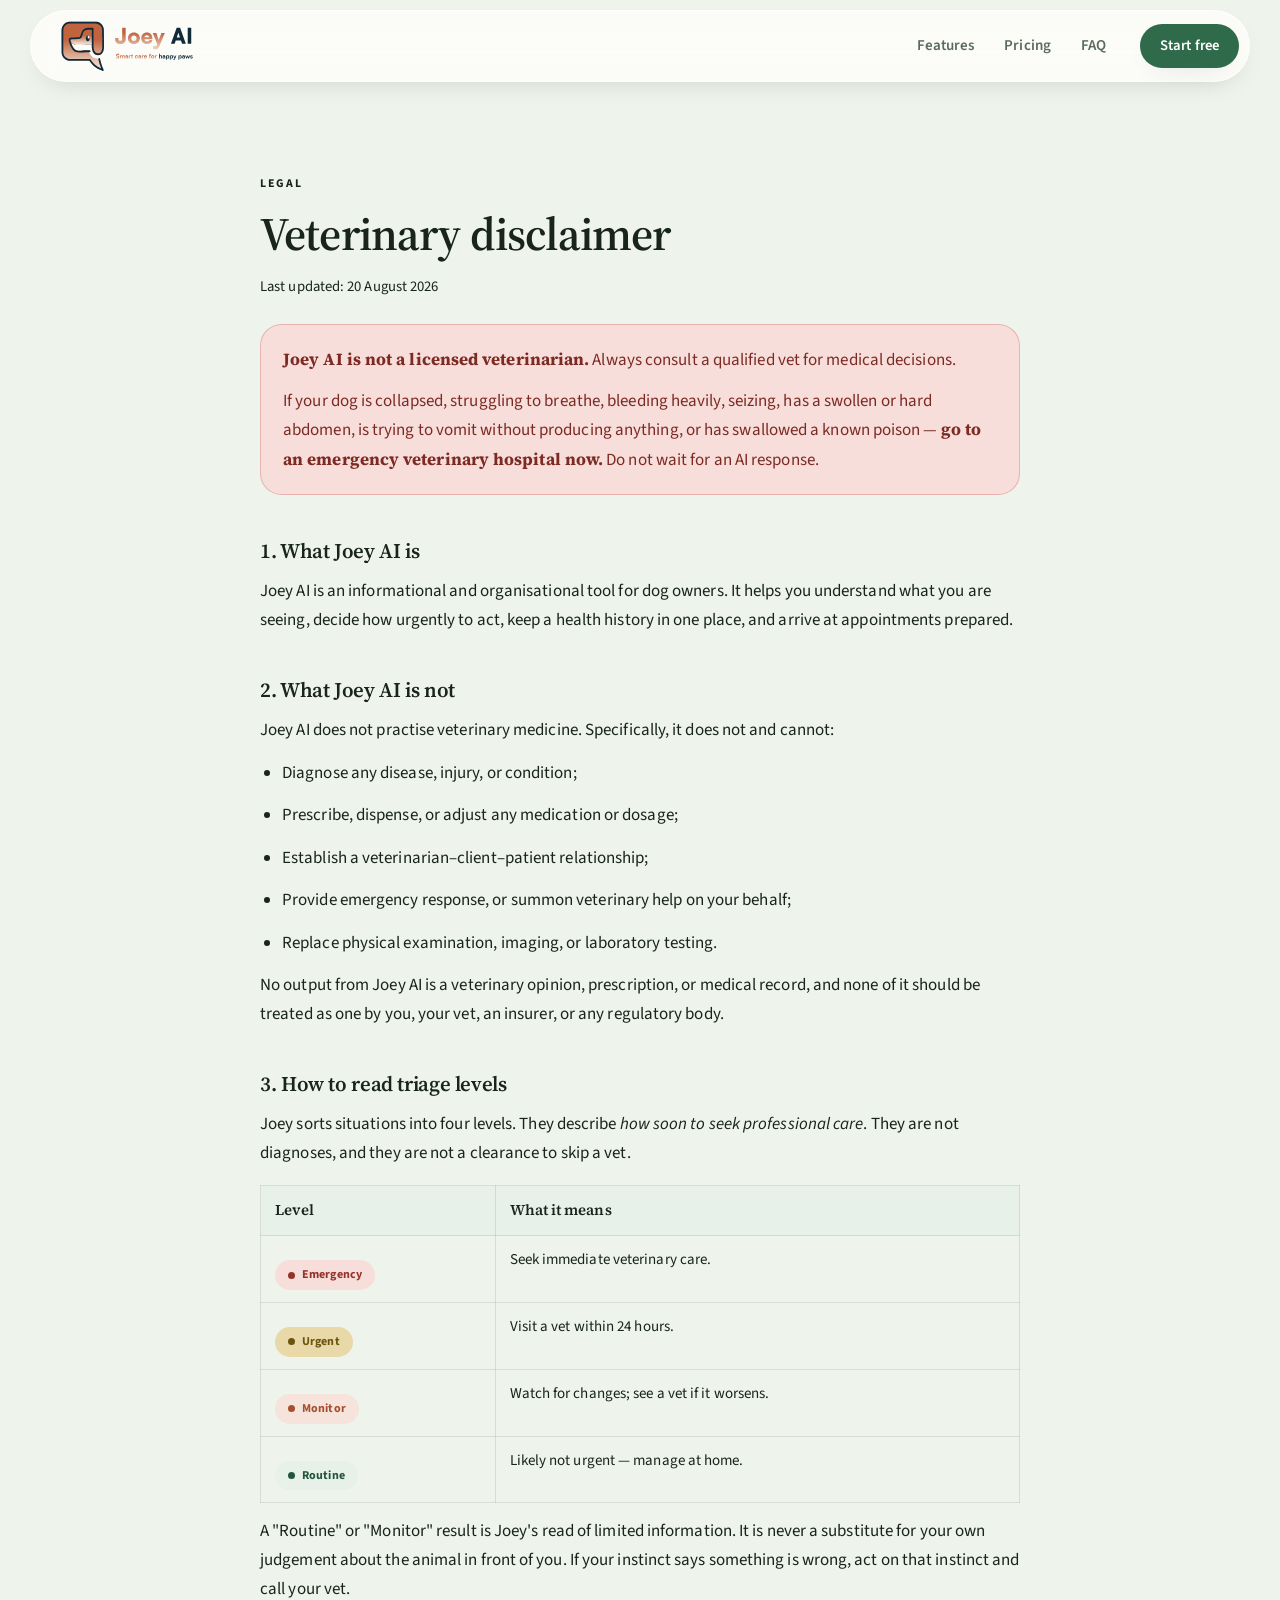
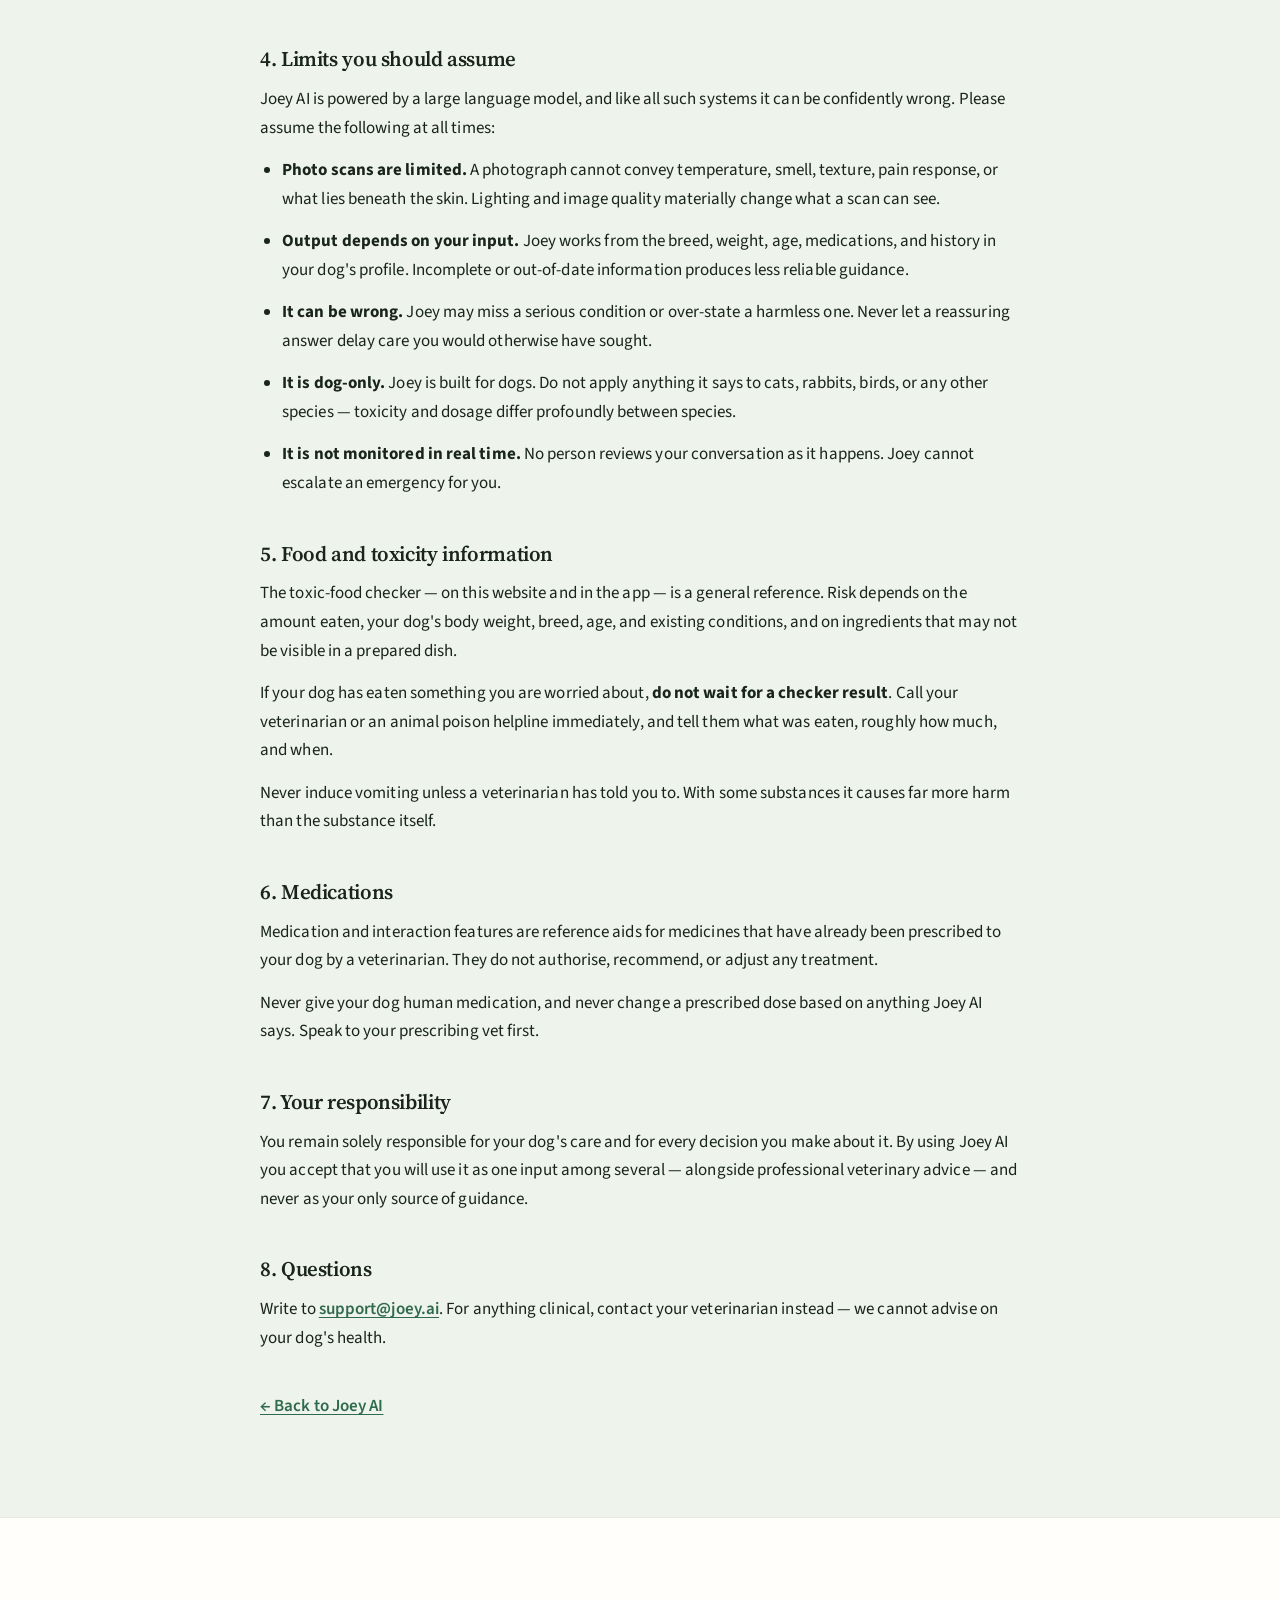
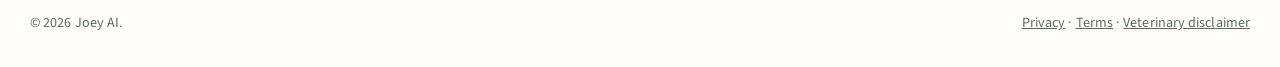
==== commit 42b6665b: "Refine the landing UI with scroll-driven stacks, formal typography, and polished reviews. Co-authore" ====
--- a/disclaimer.html
+++ b/disclaimer.html
@@ -18,7 +18,7 @@
   <link rel="apple-touch-icon" href="assets/apple-touch-icon.png" />
   <link rel="preconnect" href="https://fonts.googleapis.com" />
   <link rel="preconnect" href="https://fonts.gstatic.com" crossorigin />
-  <link href="https://fonts.googleapis.com/css2?family=Fraunces:opsz,wght@9..144,500;9..144,600;9..144,700&family=Outfit:wght@400;500;600;700&family=Caveat:wght@600;700&display=swap" rel="stylesheet" />
+  <link href="https://fonts.googleapis.com/css2?family=Source+Serif+4:ital,opsz,wght@0,8..60,500;0,8..60,600;0,8..60,700;1,8..60,500;1,8..60,600&family=Source+Sans+3:ital,wght@0,400;0,500;0,600;0,700;1,400&display=swap" rel="stylesheet" />
   <link rel="stylesheet" href="styles.css" />
 </head>
 <body>
--- a/styles.css
+++ b/styles.css
@@ -1,5 +1,5 @@
 /* ==========================================================================
-   Joey AI — marketing site
+   Joey AI â€” marketing site
    Reinterpreted from a premium pet-care clinic language (Happy Tails):
    sage-mist surfaces, organic frames, soft elevation, generous space.
    Brand terracotta stays on the logo and as a warm accent.
@@ -38,9 +38,9 @@
   --triage-monitor: #c1633f;
   --triage-routine: #2f6a4a;
 
-  --font-body: "Outfit", system-ui, -apple-system, "Segoe UI", sans-serif;
-  --font-display: "Fraunces", "Georgia", serif;
-  --font-script: "Caveat", "Segoe Script", cursive;
+  --font-body: "Source Sans 3", "Segoe UI", system-ui, -apple-system, sans-serif;
+  --font-display: "Source Serif 4", "Georgia", "Times New Roman", serif;
+  --font-script: "Source Serif 4", "Georgia", serif;
 
   --shadow-card: 0 24px 50px -28px rgba(24, 36, 28, 0.28), 0 8px 18px -10px rgba(24, 36, 28, 0.08);
   --shadow-soft: 0 10px 28px -16px rgba(24, 36, 28, 0.22);
@@ -87,7 +87,9 @@
   color: var(--ink);
   font-family: var(--font-body);
   font-size: 17px;
+  font-weight: 400;
   line-height: 1.65;
+  letter-spacing: 0.005em;
   -webkit-font-smoothing: antialiased;
   overflow-x: hidden;
 }
@@ -104,8 +106,8 @@
   font-family: var(--font-display);
   font-weight: 600;
   font-optical-sizing: auto;
-  line-height: 1.12;
-  letter-spacing: -0.025em;
+  line-height: 1.15;
+  letter-spacing: -0.018em;
   margin: 0;
   text-wrap: balance;
 }
@@ -241,23 +243,21 @@
   position: relative;
   display: inline-block;
   isolation: isolate;
+  font-style: italic;
+  font-weight: 600;
 }
 
 .marker::before {
-  content: "";
-  position: absolute;
-  inset: 0.08em -0.12em 0.04em;
-  z-index: -1;
-  border-radius: 0.35em;
-  background: var(--sun);
+  content: none;
 }
 
 .script {
   font-family: var(--font-script);
-  font-weight: 700;
+  font-style: italic;
+  font-weight: 600;
   color: var(--terracotta);
-  font-size: 1.15em;
-  letter-spacing: 0;
+  font-size: 1.05em;
+  letter-spacing: -0.01em;
 }
 
 /* --------------------------------------------------------------------------
@@ -413,7 +413,7 @@
 .mobile-nav .btn { width: 100%; }
 
 /* --------------------------------------------------------------------------
-   Hero — video stays the focal object, framed like a clinic gallery piece
+   Hero â€” video stays the focal object, framed like a clinic gallery piece
    -------------------------------------------------------------------------- */
 
 .hero {
@@ -493,7 +493,7 @@
   font-size: clamp(2.5rem, 5.4vw, 4.5rem);
   max-width: 14ch;
 }
-.hero .marker { color: var(--ink); }
+.hero .marker { color: #fff; }
 
 .hero-lede {
   margin-top: 20px;
@@ -568,84 +568,231 @@
 .triage-routine { background: var(--sage-tint); color: #24553b; }
 
 /* --------------------------------------------------------------------------
-   Trust strip — photo gallery cards (interactive)
+   Trust strip — page-scroll driven sticky stack (no nested scroll)
    -------------------------------------------------------------------------- */
 
 .trust {
+  --trust-steps: 4;
   position: relative;
-  z-index: 4;
-  margin-top: -72px;
-  padding: 0 0 28px;
-  perspective: 1400px;
-}
-
-.trust-row {
-  display: grid;
-  grid-template-columns: repeat(4, minmax(0, 1fr));
-  gap: 18px;
-  align-items: start;
+  z-index: 3;
+  margin-top: 0;
+  /* Tall runway: page scroll advances cards while stage stays sticky */
+  height: calc(100vh * (var(--trust-steps) * 0.85));
+  min-height: 280vh;
+  padding: 0;
+  overflow: visible;
+  background:
+    linear-gradient(180deg, transparent 0%, rgba(238, 243, 236, 0.7) 8%, var(--linen) 40%, var(--linen) 100%);
+}
+
+.trust-pin {
+  position: sticky;
+  top: calc(var(--announce-h) + var(--nav-h) + 8px);
+  height: calc(100vh - var(--announce-h) - var(--nav-h) - 16px);
+  display: flex;
+  align-items: center;
+  justify-content: center;
+  overflow: hidden;
+  box-sizing: border-box;
+  padding: 12px 0 20px;
+}
+
+.trust-deck {
+  width: min(1240px, calc(100% - 64px));
+  margin-inline: auto;
+}
+
+.trust-stack {
+  --stack-peek: 32px;
+  --card-h: clamp(390px, 48vw, 500px);
+  position: relative;
+  width: 100%;
+  height: calc(var(--card-h) + (var(--stack-peek) * 3) + 40px);
+  margin: 0 auto;
 }
 
 .trust-card {
   --trust-accent: var(--sage);
-  --trust-tilt: 0deg;
-  position: relative;
+  position: absolute;
+  left: 0;
+  right: 0;
+  bottom: 0;
+  height: var(--card-h);
+  display: grid;
+  grid-template-columns: minmax(0, 1.05fr) minmax(0, 0.95fr);
+  gap: clamp(22px, 2.8vw, 36px);
+  padding: clamp(22px, 2.6vw, 32px);
+  border-radius: clamp(32px, 3.2vw, 44px);
+  background: #fffefb;
+  border: 1px solid rgba(24, 36, 28, 0.08);
+  box-shadow:
+    0 28px 60px -36px rgba(24, 36, 28, 0.42),
+    0 10px 24px -16px rgba(24, 36, 28, 0.16);
+  transform-origin: 50% 100%;
+  transition:
+    transform 420ms cubic-bezier(0.16, 1, 0.3, 1),
+    opacity 420ms cubic-bezier(0.16, 1, 0.3, 1),
+    box-shadow 420ms cubic-bezier(0.16, 1, 0.3, 1),
+    background 320ms ease;
+  cursor: default;
+  outline: none;
+  /* Never create a nested scroll surface */
+  overflow: hidden;
+}
+
+.trust-card--chat { --trust-accent: #2f6a4a; }
+.trust-card--scan { --trust-accent: #c1633f; }
+.trust-card--wag { --trust-accent: #3e6b4c; }
+.trust-card--food { --trust-accent: #b8941f; }
+
+.trust-card[data-stack="0"] {
+  z-index: 4;
+  transform: translate3d(0, 0, 0) scale(1);
+  opacity: 1;
+  background: #fffefb;
+  pointer-events: auto;
+}
+
+.trust-card[data-stack="1"] {
+  z-index: 3;
+  transform: translate3d(0, calc(var(--stack-peek) * -1), 0) scale(0.97);
+  opacity: 1;
+  background: #f3f6f2;
+  pointer-events: none;
+  box-shadow: 0 16px 36px -28px rgba(24, 36, 28, 0.28);
+}
+
+.trust-card[data-stack="2"] {
+  z-index: 2;
+  transform: translate3d(0, calc(var(--stack-peek) * -2), 0) scale(0.94);
+  opacity: 1;
+  background: #e9efe9;
+  pointer-events: none;
+  box-shadow: none;
+}
+
+.trust-card[data-stack="3"] {
+  z-index: 1;
+  transform: translate3d(0, calc(var(--stack-peek) * -3), 0) scale(0.91);
+  opacity: 1;
+  background: #e2eae3;
+  pointer-events: none;
+  box-shadow: none;
+}
+
+.trust-card.is-front {
+  box-shadow:
+    0 36px 70px -34px rgba(24, 36, 28, 0.48),
+    0 14px 28px -16px rgba(24, 36, 28, 0.18);
+}
+
+.trust-card:focus-visible {
+  box-shadow:
+    0 0 0 3px color-mix(in srgb, var(--sage) 55%, #fff),
+    0 36px 70px -34px rgba(24, 36, 28, 0.48);
+}
+
+.trust-card__copy {
   display: flex;
   flex-direction: column;
-  overflow: hidden;
-  color: inherit;
-  text-decoration: none;
-  background:
-    linear-gradient(180deg, #fffefb 0%, #f7faf7 100%);
-  border: 1px solid rgba(24, 36, 28, 0.08);
-  border-radius: 28px;
-  box-shadow:
-    0 18px 40px -26px rgba(24, 36, 28, 0.45),
-    0 8px 18px -12px rgba(24, 36, 28, 0.16);
-  transform: rotate(var(--trust-tilt)) translateY(0) translateZ(0);
-  transform-origin: 50% 80%;
-  transition:
-    transform 420ms var(--ease),
-    box-shadow 420ms var(--ease),
-    border-color 420ms var(--ease);
-  animation: trust-float 5.6s ease-in-out infinite;
-  will-change: transform;
-}
-
-.trust-card--chat { --trust-accent: #2f6a4a; --trust-tilt: -2.8deg; animation-delay: 0s; }
-.trust-card--scan { --trust-accent: #c1633f; --trust-tilt: 2.4deg; animation-delay: 0.35s; }
-.trust-card--wag { --trust-accent: #3e6b4c; --trust-tilt: -1.8deg; animation-delay: 0.7s; }
-.trust-card--food { --trust-accent: #c9a227; --trust-tilt: 2.2deg; animation-delay: 1.05s; }
-
-.trust-card--tilt-l { margin-top: 10px; }
-.trust-card--tilt-r { margin-top: 0; }
-
-@keyframes trust-float {
-  0%, 100% { transform: rotate(var(--trust-tilt)) translateY(0); }
-  50% { transform: rotate(var(--trust-tilt)) translateY(-7px); }
-}
-
-.trust-card:hover,
-.trust-card:focus-visible {
-  --trust-tilt: 0deg;
-  z-index: 2;
-  border-color: color-mix(in srgb, var(--trust-accent) 40%, transparent);
-  box-shadow:
-    0 28px 54px -28px rgba(24, 36, 28, 0.5),
-    0 14px 28px -16px rgba(24, 36, 28, 0.2);
-  animation: none;
-  transform: rotate(0deg) translateY(-12px) scale(1.03);
-}
-
-.trust-card:focus-visible {
-  outline: 2px solid var(--sage);
-  outline-offset: 4px;
+  justify-content: center;
+  min-width: 0;
+  padding: clamp(8px, 1.5vw, 18px) clamp(8px, 1.2vw, 14px) clamp(8px, 1.5vw, 18px) clamp(10px, 1.5vw, 18px);
+}
+
+.trust-card__meta {
+  display: flex;
+  flex-wrap: wrap;
+  align-items: center;
+  gap: 10px 14px;
+  margin-bottom: 16px;
+}
+
+.trust-card__chip {
+  display: inline-flex;
+  align-items: center;
+  padding: 8px 14px;
+  border-radius: 999px;
+  background: rgba(24, 36, 28, 0.06);
+  color: var(--ink);
+  font-size: 0.72rem;
+  font-weight: 700;
+  letter-spacing: 0.06em;
+  text-transform: uppercase;
+}
+
+.trust-card__status {
+  display: inline-flex;
+  align-items: center;
+  gap: 8px;
+  color: var(--textmuted);
+  font-size: 0.86rem;
+  font-weight: 560;
+}
+
+.trust-card__status i {
+  width: 8px;
+  height: 8px;
+  border-radius: 50%;
+  background: var(--trust-accent);
+  box-shadow: 0 0 0 4px color-mix(in srgb, var(--trust-accent) 18%, transparent);
+}
+
+.trust-card__title {
+  margin: 0;
+  font-family: var(--font-display);
+  font-size: clamp(2.25rem, 4vw, 3.35rem);
+  font-weight: 600;
+  letter-spacing: -0.035em;
+  line-height: 1.05;
+  color: var(--ink);
+}
+
+.trust-card__lede {
+  margin: 12px 0 0;
+  color: var(--textmuted);
+  font-size: clamp(1.05rem, 1.5vw, 1.18rem);
+  line-height: 1.45;
+  max-width: 30ch;
+}
+
+.trust-card__notes {
+  margin: 20px 0 0;
+  padding: 14px 18px;
+  border-radius: 18px;
+  background: rgba(24, 36, 28, 0.05);
+  color: #3d4a40;
+  font-size: 0.98rem;
+  line-height: 1.45;
+  max-width: 42ch;
+}
+
+.trust-card__actions {
+  display: flex;
+  flex-wrap: wrap;
+  align-items: center;
+  gap: 12px;
+  margin-top: 26px;
+}
+
+.trust-card__cta {
+  min-height: 52px;
+  padding: 0 30px;
+  border-radius: 999px;
+  background: var(--sage-dark);
+  color: #fff;
+}
+
+.trust-card__cta:hover {
+  background: var(--sage);
+  color: #fff;
 }
 
 .trust-card__media {
   position: relative;
-  aspect-ratio: 5 / 4;
+  min-height: 0;
   overflow: hidden;
+  border-radius: clamp(22px, 2.6vw, 32px);
   background: var(--sage-mist);
 }
 
@@ -655,117 +802,221 @@
   object-fit: cover;
   object-position: center;
   display: block;
-  transform: scale(1.04);
-  transition: transform 700ms var(--ease), filter 420ms var(--ease);
-  filter: saturate(1.05) contrast(1.02);
-}
-
-.trust-card:hover .trust-card__media img,
-.trust-card:focus-visible .trust-card__media img {
-  transform: scale(1.12);
-}
-
-.trust-card__media::after {
-  content: "";
-  position: absolute;
-  inset: 0;
-  background:
-    linear-gradient(180deg, transparent 45%, rgba(24, 36, 28, 0.28) 100%),
-    linear-gradient(135deg, color-mix(in srgb, var(--trust-accent) 22%, transparent), transparent 55%);
-  pointer-events: none;
-}
-
-.trust-card__chip {
-  position: absolute;
-  top: 14px;
-  left: 14px;
-  z-index: 1;
-  padding: 6px 11px;
-  border-radius: 999px;
-  background: rgba(255, 254, 251, 0.92);
-  backdrop-filter: blur(8px);
-  color: var(--ink);
-  font-size: 0.68rem;
-  font-weight: 700;
-  letter-spacing: 0.08em;
-  text-transform: uppercase;
-  box-shadow: 0 6px 16px -10px rgba(24, 36, 28, 0.4);
-}
-
-.trust-card__body {
+  transform: scale(1.02);
+  transition: transform 800ms cubic-bezier(0.16, 1, 0.3, 1);
+}
+
+.trust-card.is-front .trust-card__media img {
+  transform: scale(1);
+}
+
+.trust-card.is-front:hover .trust-card__media img {
+  transform: scale(1.05);
+}
+
+.trust-card:not(.is-front) .trust-card__lede,
+.trust-card:not(.is-front) .trust-card__notes,
+.trust-card:not(.is-front) .trust-card__actions,
+.trust-card:not(.is-front) .trust-card__status {
+  opacity: 0;
+}
+
+.trust-controls {
   display: flex;
-  flex-direction: column;
-  gap: 6px;
-  padding: 18px 18px 20px;
-  border-top: 3px solid color-mix(in srgb, var(--trust-accent) 55%, transparent);
-}
-
-.trust-icon {
-  width: 40px;
-  height: 40px;
+  align-items: center;
+  justify-content: center;
+  gap: 16px;
+  margin-top: 28px;
+}
+
+.trust-nav {
+  width: 44px;
+  height: 44px;
   display: grid;
   place-items: center;
-  margin-bottom: 4px;
-  border-radius: 13px;
-  background: color-mix(in srgb, var(--trust-accent) 14%, #fff);
-  color: var(--trust-accent);
-  transition: transform 360ms var(--ease), background 360ms var(--ease);
-}
-
-.trust-card:hover .trust-icon,
-.trust-card:focus-visible .trust-icon {
-  transform: rotate(-8deg) scale(1.06);
-  background: color-mix(in srgb, var(--trust-accent) 22%, #fff);
-}
-
-.trust-icon svg { width: 19px; height: 19px; }
-
-.trust-card strong {
-  font-family: var(--font-display);
-  font-size: clamp(1.2rem, 1.6vw, 1.4rem);
-  font-weight: 600;
-  letter-spacing: -0.02em;
+  border: 1px solid rgba(24, 36, 28, 0.12);
+  border-radius: 50%;
+  background: #fffefb;
   color: var(--ink);
-  line-height: 1.15;
-}
-
-.trust-card__body > span:last-child {
+  box-shadow: 0 8px 18px -14px rgba(24, 36, 28, 0.35);
+  transition: background 220ms var(--ease), transform 220ms var(--ease);
+}
+
+.trust-nav svg {
+  width: 18px;
+  height: 18px;
+}
+
+.trust-nav:hover {
+  background: var(--sage-mist);
+  transform: translateY(-1px);
+}
+
+.trust-dots {
+  display: flex;
+  gap: 8px;
+  padding: 8px 12px;
+  border-radius: 999px;
+  background: rgba(24, 36, 28, 0.05);
+}
+
+.trust-dots button {
+  width: 9px;
+  height: 9px;
+  padding: 0;
+  border: 0;
+  border-radius: 99px;
+  background: rgba(24, 36, 28, 0.22);
+  transition: width 280ms var(--ease), background 280ms var(--ease);
+}
+
+.trust-dots button.is-active {
+  width: 26px;
+  background: var(--sage-dark);
+}
+
+.trust-hint {
+  margin: 14px 0 0;
+  text-align: center;
   color: var(--textmuted);
-  font-size: 0.88rem;
-  line-height: 1.4;
-}
-
-@media (hover: none) {
+  font-size: 0.84rem;
+  letter-spacing: 0.01em;
+}
+
+@media (max-width: 860px) {
+  .trust {
+    height: auto;
+    min-height: 0;
+    padding: 36px 0 72px;
+  }
+
+  .trust-pin {
+    position: relative;
+    top: auto;
+    height: auto;
+    overflow: visible;
+    padding: 0;
+  }
+
+  .trust-stack {
+    --stack-peek: 22px;
+    --card-h: auto;
+    height: auto;
+    min-height: 0;
+    display: flex;
+    flex-direction: column;
+    gap: 18px;
+  }
+
   .trust-card {
-    animation: none;
-    --trust-tilt: 0deg;
-    transform: none;
-  }
-
-  .trust-card:hover,
-  .trust-card:focus-visible {
-    transform: none;
+    position: relative;
+    left: auto;
+    right: auto;
+    bottom: auto;
+    height: auto;
+    grid-template-columns: 1fr;
+    transform: none !important;
+    opacity: 1 !important;
+    pointer-events: auto !important;
+    background: #fffefb !important;
     box-shadow:
-      0 18px 40px -26px rgba(24, 36, 28, 0.45),
-      0 8px 18px -12px rgba(24, 36, 28, 0.16);
+      0 22px 48px -30px rgba(24, 36, 28, 0.4),
+      0 10px 22px -16px rgba(24, 36, 28, 0.14);
+  }
+
+  .trust-card:not(.is-front) .trust-card__lede,
+  .trust-card:not(.is-front) .trust-card__notes,
+  .trust-card:not(.is-front) .trust-card__actions,
+  .trust-card:not(.is-front) .trust-card__status {
+    opacity: 1;
+  }
+
+  .trust-card__media {
+    aspect-ratio: 16 / 10;
+    min-height: 200px;
+    order: -1;
+  }
+
+  .trust-card__title {
+    font-size: clamp(1.7rem, 7vw, 2.2rem);
+  }
+
+  .trust-controls,
+  .trust-hint {
+    display: none;
+  }
+}
+
+@media (max-width: 560px) {
+  .trust-deck {
+    width: calc(100% - 20px);
+  }
+
+  .trust-card {
+    padding: 14px;
+    border-radius: 28px;
+    gap: 14px;
+  }
+
+  .trust-card__copy {
+    padding: 6px 6px 10px;
+  }
+
+  .trust-card__notes {
+    font-size: 0.88rem;
+  }
+
+  .trust-card__cta {
+    width: 100%;
   }
 }
 
 @media (prefers-reduced-motion: reduce) {
-  .trust-card {
-    animation: none;
-    --trust-tilt: 0deg;
-    transform: none;
-    transition: box-shadow 200ms ease, border-color 200ms ease;
-  }
-
-  .trust-card:hover,
-  .trust-card:focus-visible {
-    transform: none;
-  }
-
+  .trust {
+    height: auto;
+    min-height: 0;
+    padding: 48px 0 72px;
+  }
+
+  .trust-pin {
+    position: relative;
+    top: auto;
+    height: auto;
+    overflow: visible;
+  }
+
+  .trust-stack {
+    height: auto;
+    display: flex;
+    flex-direction: column;
+    gap: 18px;
+  }
+
+  .trust-card,
+  .trust-card[data-stack] {
+    position: relative;
+    transform: none !important;
+    opacity: 1 !important;
+    pointer-events: auto !important;
+    background: #fffefb !important;
+  }
+
+  .trust-card:not(.is-front) .trust-card__lede,
+  .trust-card:not(.is-front) .trust-card__notes,
+  .trust-card:not(.is-front) .trust-card__actions,
+  .trust-card:not(.is-front) .trust-card__status {
+    opacity: 1;
+  }
+
+  .trust-controls,
+  .trust-hint {
+    display: none;
+  }
+
+  .trust-card,
   .trust-card__media img,
-  .trust-icon {
+  .trust-nav,
+  .trust-dots button {
     transition: none;
   }
 }
@@ -882,7 +1133,7 @@
   filter: drop-shadow(0 28px 48px rgba(24, 36, 28, 0.22));
 }
 
-.device-tilt { transform: rotate(-4deg); }
+.device-tilt { transform: none; }
 
 .device-bezel {
   position: relative;
@@ -980,7 +1231,7 @@
 }
 
 /* --------------------------------------------------------------------------
-   Demo section — premium interactive composition
+   Demo section â€” premium interactive composition
    -------------------------------------------------------------------------- */
 
 .demo-section {
@@ -1199,7 +1450,7 @@
 .demo-device {
   width: min(320px, 86%);
   transform-style: preserve-3d;
-  transform: rotateY(-12deg) rotateX(6deg) rotate(-3deg);
+  transform: none;
   transition: transform 500ms var(--ease), filter 500ms var(--ease);
   animation: demo-device-float 5.8s ease-in-out infinite;
   filter: drop-shadow(0 34px 54px rgba(24, 36, 28, 0.28));
@@ -1217,8 +1468,8 @@
 }
 
 @keyframes demo-device-float {
-  0%, 100% { transform: rotateY(-12deg) rotateX(6deg) rotate(-3deg) translateY(0); }
-  50% { transform: rotateY(-8deg) rotateX(4deg) rotate(-1.5deg) translateY(-12px); }
+  0%, 100% { transform: translateY(0); }
+  50% { transform: translateY(-12px); }
 }
 
 @keyframes demo-blob-morph {
@@ -1274,14 +1525,14 @@
 
   .demo-device {
     width: min(280px, 72%);
-    transform: rotateY(-6deg) rotateX(3deg) rotate(-2deg);
+    transform: none;
     animation: demo-device-float-sm 5.8s ease-in-out infinite;
   }
 }
 
 @keyframes demo-device-float-sm {
-  0%, 100% { transform: rotateY(-6deg) rotateX(3deg) rotate(-2deg) translateY(0); }
-  50% { transform: rotateY(-3deg) rotateX(2deg) rotate(-1deg) translateY(-8px); }
+  0%, 100% { transform: translateY(0); }
+  50% { transform: translateY(-8px); }
 }
 
 @media (max-width: 560px) {
@@ -1313,7 +1564,7 @@
 @media (hover: none) {
   .demo-device {
     animation: none;
-    transform: rotate(-2deg);
+    transform: none;
   }
 
   .demo-checklist li:hover {
@@ -1331,7 +1582,7 @@
   }
 
   .demo-device {
-    transform: rotate(-3deg);
+    transform: none;
   }
 
   .demo-float,
@@ -1351,7 +1602,7 @@
 }
 
 /* --------------------------------------------------------------------------
-   Feature showcase — interactive phone stages (chat, etc.)
+   Feature showcase â€” interactive phone stages (chat, etc.)
    -------------------------------------------------------------------------- */
 
 .feature-showcase {
@@ -1472,12 +1723,12 @@
 }
 
 .feature-device--right {
-  transform: rotateY(12deg) rotateX(6deg) rotate(3deg);
+  transform: none;
   animation: feature-device-float-r 6s ease-in-out infinite;
 }
 
 .feature-device--left {
-  transform: rotateY(-12deg) rotateX(6deg) rotate(-3deg);
+  transform: none;
   animation: feature-device-float-l 6s ease-in-out infinite;
 }
 
@@ -1645,13 +1896,13 @@
 }
 
 @keyframes feature-device-float-r {
-  0%, 100% { transform: rotateY(12deg) rotateX(6deg) rotate(3deg) translateY(0); }
-  50% { transform: rotateY(8deg) rotateX(4deg) rotate(1.5deg) translateY(-12px); }
+  0%, 100% { transform: translateY(0); }
+  50% { transform: translateY(-12px); }
 }
 
 @keyframes feature-device-float-l {
-  0%, 100% { transform: rotateY(-12deg) rotateX(6deg) rotate(-3deg) translateY(0); }
-  50% { transform: rotateY(-8deg) rotateX(4deg) rotate(-1.5deg) translateY(-12px); }
+  0%, 100% { transform: translateY(0); }
+  50% { transform: translateY(-12px); }
 }
 
 @keyframes feature-blob-morph {
@@ -1704,13 +1955,13 @@
 }
 
 @keyframes feature-device-float-r-sm {
-  0%, 100% { transform: rotateY(6deg) rotateX(3deg) rotate(2deg) translateY(0); }
-  50% { transform: rotateY(3deg) rotateX(2deg) rotate(1deg) translateY(-8px); }
+  0%, 100% { transform: translateY(0); }
+  50% { transform: translateY(-8px); }
 }
 
 @keyframes feature-device-float-l-sm {
-  0%, 100% { transform: rotateY(-6deg) rotateX(3deg) rotate(-2deg) translateY(0); }
-  50% { transform: rotateY(-3deg) rotateX(2deg) rotate(-1deg) translateY(-8px); }
+  0%, 100% { transform: translateY(0); }
+  50% { transform: translateY(-8px); }
 }
 
 @media (max-width: 560px) {
@@ -1741,18 +1992,18 @@
 }
 
 @keyframes feature-device-float-xs {
-  0%, 100% { transform: translateY(0) rotate(2deg); }
-  50% { transform: translateY(-8px) rotate(1deg); }
+  0%, 100% { transform: translateY(0); }
+  50% { transform: translateY(-8px); }
 }
 
 @media (hover: none) {
   .feature-device {
     animation: none;
-    transform: rotate(2deg);
+    transform: none;
   }
 
   .feature-device--left {
-    transform: rotate(-2deg);
+    transform: none;
   }
 
   .feature-orb {
@@ -1771,11 +2022,11 @@
   }
 
   .feature-device--right {
-    transform: rotate(3deg);
+    transform: none;
   }
 
   .feature-device--left {
-    transform: rotate(-3deg);
+    transform: none;
   }
 
   .feature-chip,
@@ -1848,7 +2099,7 @@
 }
 
 /* --------------------------------------------------------------------------
-   Daily Wag — premium metric dashboard
+   Daily Wag â€” premium metric dashboard
    -------------------------------------------------------------------------- */
 
 .metrics {
@@ -2417,7 +2668,7 @@
   box-shadow:
     0 18px 40px -28px rgba(24, 36, 28, 0.28),
     0 4px 14px -8px rgba(24, 36, 28, 0.08);
-  transform: rotate(var(--spot-tilt)) translateY(0);
+  transform: translateY(0);
   transform-origin: 50% 85%;
   transition:
     transform 420ms var(--ease),
@@ -2427,12 +2678,12 @@
   will-change: transform;
 }
 
-.spotlight-card--chat { --spot-accent: #2f6a4a; --spot-tilt: -2.4deg; animation-delay: 0s; }
-.spotlight-card--scan { --spot-accent: #c1633f; --spot-tilt: 2.2deg; animation-delay: 0.35s; }
-.spotlight-card--wag { --spot-accent: #3e6b4c; --spot-tilt: -1.8deg; animation-delay: 0.7s; }
-.spotlight-card--food { --spot-accent: #c9a227; --spot-tilt: 2deg; animation-delay: 1.05s; }
-
-.spotlight-card--tilt-l { margin-top: 14px; }
+.spotlight-card--chat { --spot-accent: #2f6a4a; --spot-tilt: 0deg; animation-delay: 0s; }
+.spotlight-card--scan { --spot-accent: #c1633f; --spot-tilt: 0deg; animation-delay: 0.35s; }
+.spotlight-card--wag { --spot-accent: #3e6b4c; --spot-tilt: 0deg; animation-delay: 0.7s; }
+.spotlight-card--food { --spot-accent: #c9a227; --spot-tilt: 0deg; animation-delay: 1.05s; }
+
+.spotlight-card--tilt-l,
 .spotlight-card--tilt-r { margin-top: 0; }
 
 .spotlight-card::before {
@@ -2447,8 +2698,8 @@
 }
 
 @keyframes spotlight-float {
-  0%, 100% { transform: rotate(var(--spot-tilt)) translateY(0); }
-  50% { transform: rotate(var(--spot-tilt)) translateY(-8px); }
+  0%, 100% { transform: translateY(0); }
+  50% { transform: translateY(-8px); }
 }
 
 .spotlight-card:hover,
@@ -2456,7 +2707,7 @@
   --spot-tilt: 0deg;
   z-index: 3;
   animation: none;
-  transform: rotate(0deg) translateY(-12px) scale(1.03);
+  transform: translateY(-12px) scale(1.03);
   border-color: color-mix(in srgb, var(--spot-accent) 40%, transparent);
   box-shadow:
     0 32px 60px -28px rgba(24, 36, 28, 0.4),
@@ -2638,17 +2889,14 @@
     margin-top: 0;
   }
 
-  .spotlight-card:nth-child(odd) {
-    transform: rotate(-1.2deg);
-  }
-
+  .spotlight-card:nth-child(odd),
   .spotlight-card:nth-child(even) {
-    transform: rotate(1.2deg);
+    transform: none;
   }
 
   .spotlight-card:hover,
   .spotlight-card:focus-visible {
-    transform: rotate(0deg) translateY(-8px) scale(1.02);
+    transform: translateY(-8px) scale(1.02);
   }
 }
 
@@ -2815,7 +3063,7 @@
 .plan-note { margin-top: 28px; text-align: center; color: var(--textmuted); font-size: 0.9rem; }
 
 /* --------------------------------------------------------------------------
-   Reviews — Behance-inspired stadium shell + carousel
+   Reviews — premium sage nocturne shell + continuous marquee
    -------------------------------------------------------------------------- */
 
 .reviews {
@@ -2826,60 +3074,117 @@
 .reviews-shell {
   position: relative;
   overflow: hidden;
-  padding: 56px 48px 0;
-  border-radius: 999px 999px 180px 180px;
-  background: linear-gradient(180deg, #f3ebe3 0%, #efe4d8 55%, #e8dccf 100%);
-  border: 1px solid rgba(193, 99, 63, 0.14);
-  box-shadow: var(--shadow-soft);
+  padding: 56px 28px 0;
+  border-radius: clamp(28px, 3.5vw, 44px);
+  background:
+    radial-gradient(90% 70% at 50% 0%, rgba(221, 232, 223, 0.18), transparent 58%),
+    radial-gradient(70% 50% at 12% 80%, rgba(233, 217, 168, 0.1), transparent 55%),
+    linear-gradient(165deg, #1a3326 0%, #243f30 42%, #1e3829 100%);
+  border: 1px solid rgba(221, 232, 223, 0.14);
+  box-shadow:
+    0 36px 72px -40px rgba(24, 36, 28, 0.55),
+    inset 0 1px 0 rgba(255, 255, 255, 0.08);
 }
 
 .reviews-head {
   max-width: 560px;
   margin: 0 auto 36px;
   text-align: center;
+  padding-inline: 20px;
 }
 
 .reviews-head .eyebrow {
   justify-content: center;
-  color: var(--terracotta);
+  color: #e9d9a8;
 }
 
 .reviews-head h2 {
   font-size: clamp(1.85rem, 3.2vw, 2.7rem);
+  color: #f7faf7;
 }
 
 .reviews-slider {
   position: relative;
   z-index: 2;
+  margin-inline: 0;
+}
+
+.reviews-marquee {
+  overflow: hidden;
+  padding: 12px 0 32px;
+  /* Soft fade only — no curved clip cutting cards */
+  -webkit-mask-image: linear-gradient(
+    90deg,
+    transparent 0%,
+    #000 3%,
+    #000 97%,
+    transparent 100%
+  );
+  mask-image: linear-gradient(
+    90deg,
+    transparent 0%,
+    #000 3%,
+    #000 97%,
+    transparent 100%
+  );
 }
 
 .reviews-track {
-  display: grid;
-  grid-auto-flow: column;
-  grid-auto-columns: calc((100% - 40px) / 3);
-  gap: 20px;
-  overflow-x: auto;
-  scroll-snap-type: x mandatory;
-  scroll-behavior: smooth;
-  padding: 6px 4px 18px;
-  scrollbar-width: none;
-  -ms-overflow-style: none;
-}
-
-.reviews-track::-webkit-scrollbar {
-  display: none;
+  display: flex;
+  width: max-content;
+  gap: 24px;
+  padding: 8px 20px;
+  overflow: visible;
+  scroll-snap-type: none;
+}
+
+.reviews-track.is-marquee {
+  animation: reviews-marquee 48s linear infinite;
+  will-change: transform;
+}
+
+.reviews-marquee:hover .reviews-track.is-marquee,
+.reviews-track.is-marquee.is-paused {
+  animation-play-state: paused;
+}
+
+@keyframes reviews-marquee {
+  from { transform: translate3d(0, 0, 0); }
+  to { transform: translate3d(-50%, 0, 0); }
+}
+
+@media (prefers-reduced-motion: reduce) {
+  .reviews-track.is-marquee {
+    animation: none;
+    flex-wrap: wrap;
+    width: 100%;
+    max-width: 920px;
+    margin-inline: auto;
+    justify-content: center;
+  }
+
+  .reviews-marquee {
+    -webkit-mask-image: none;
+    mask-image: none;
+    overflow: visible;
+  }
 }
 
 .review-card {
-  scroll-snap-align: start;
+  flex: 0 0 min(360px, 78vw);
+  width: min(360px, 78vw);
   display: flex;
   flex-direction: column;
-  min-height: 280px;
-  padding: 28px 26px 26px;
-  background: rgba(255, 252, 248, 0.72);
-  border: 1.5px solid rgba(193, 99, 63, 0.45);
-  border-radius: 22px;
-  box-shadow: 0 10px 28px -18px rgba(35, 28, 20, 0.2);
+  min-height: 300px;
+  padding: 30px 28px 28px;
+  background:
+    linear-gradient(180deg, #fffefb 0%, #f4f8f4 100%);
+  border: 1px solid rgba(255, 255, 255, 0.55);
+  border-radius: 24px;
+  box-shadow:
+    0 18px 40px -24px rgba(8, 16, 12, 0.55),
+    0 4px 14px -8px rgba(8, 16, 12, 0.25);
+  transform: none;
   transition:
     transform 260ms var(--ease),
     box-shadow 260ms var(--ease),
@@ -2888,8 +3193,10 @@
 
 .review-card:hover {
   transform: translateY(-4px);
-  border-color: var(--terracotta);
-  box-shadow: 0 18px 36px -20px rgba(35, 28, 20, 0.28);
+  border-color: rgba(233, 217, 168, 0.55);
+  box-shadow:
+    0 24px 48px -22px rgba(8, 16, 12, 0.6),
+    0 8px 20px -10px rgba(8, 16, 12, 0.3);
 }
 
 .review-quote {
@@ -2897,13 +3204,14 @@
   font-family: var(--font-display);
   font-size: 3rem;
   line-height: 0.8;
-  color: var(--terracotta);
+  color: var(--sage);
 }
 
 .review-card h3 {
   margin-top: 4px;
   font-size: 1.25rem;
   letter-spacing: -0.02em;
+  color: var(--ink);
 }
 
 .review-card > p:not(.review-quote) {
@@ -2927,7 +3235,7 @@
   border-radius: 50%;
   object-fit: cover;
   border: 2px solid #fff;
-  box-shadow: 0 2px 8px rgba(35, 28, 20, 0.12);
+  box-shadow: 0 2px 8px rgba(24, 36, 28, 0.16);
 }
 
 .review-author strong {
@@ -2944,36 +3252,15 @@
   font-weight: 700;
   letter-spacing: 0.12em;
   text-transform: uppercase;
-  color: var(--terracotta);
+  color: var(--sage-dark);
 }
 
 .reviews-dots {
-  display: flex;
-  justify-content: center;
-  align-items: center;
-  gap: 8px;
-  width: fit-content;
-  margin: 8px auto 0;
-  padding: 8px 12px;
-  border-radius: 999px;
-  background: rgba(255, 255, 255, 0.55);
-  border: 1px solid rgba(255, 255, 255, 0.7);
+  display: none;
 }
 
 .reviews-dots button {
-  width: 9px;
-  height: 9px;
-  padding: 0;
-  border: 0;
-  border-radius: 50%;
-  background: rgba(255, 255, 255, 0.95);
-  box-shadow: inset 0 0 0 1px rgba(35, 28, 20, 0.08);
-  transition: background 200ms var(--ease), transform 200ms var(--ease);
-}
-
-.reviews-dots button.is-active {
-  background: var(--terracotta);
-  transform: scale(1.15);
+  display: none;
 }
 
 .reviews-stage {
@@ -2999,7 +3286,7 @@
   letter-spacing: -0.04em;
   line-height: 0.85;
   white-space: nowrap;
-  color: rgba(255, 255, 255, 0.8);
+  color: rgba(221, 232, 223, 0.16);
   text-transform: lowercase;
   user-select: none;
   z-index: 1;
@@ -3031,7 +3318,7 @@
 }
 
 /* --------------------------------------------------------------------------
-   Closing CTA — premium auto slideshow
+   Closing CTA â€” premium auto slideshow
    -------------------------------------------------------------------------- */
 
 .close-cta {
@@ -3576,7 +3863,7 @@
 }
 
 /* --------------------------------------------------------------------------
-   Motion — premium scroll reveals (transform/opacity only)
+   Motion â€” premium scroll reveals (transform/opacity only)
    Inspired by high-end scroll choreography; brand/layout unchanged.
    -------------------------------------------------------------------------- */
 
@@ -3690,16 +3977,6 @@
 @media (max-width: 1024px) {
   .hero-inner { padding: 40px 32px 48px; }
   .hero-copy, .hero h1, .hero-lede { max-width: none; }
-  .trust-row { grid-template-columns: repeat(2, minmax(0, 1fr)); gap: 16px; }
-  .trust-card { --trust-tilt: 0deg; animation: none; }
-  .trust-card--tilt-l,
-  .trust-card--tilt-r { margin-top: 0; }
-  .trust-card:nth-child(odd) { transform: rotate(-1.2deg); }
-  .trust-card:nth-child(even) { transform: rotate(1.2deg); }
-  .trust-card:hover,
-  .trust-card:focus-visible {
-    transform: rotate(0deg) translateY(-8px) scale(1.02);
-  }
   .feature-spotlights {
     grid-template-columns: repeat(2, minmax(0, 1fr));
     gap: 22px;
@@ -3766,18 +4043,21 @@
   .feature-row + .feature-row { margin-top: 64px; }
   .section-head { margin-bottom: 40px; }
   .device-tilt:not(.demo-device) { transform: none; }
-  .trust { margin-top: -36px; }
   .photo-orb { display: none; }
   .feature-stage .feature-orb { display: block; }
 
   .reviews-shell {
-    border-radius: 48px 48px 80px 80px;
-    padding: 40px 24px 0;
+    border-radius: 28px;
+    padding: 40px 16px 0;
   }
 
   .reviews-track {
-    grid-auto-columns: calc((100% - 16px) / 2);
     gap: 16px;
+  }
+
+  .review-card {
+    flex-basis: min(300px, 72vw);
+    width: min(300px, 72vw);
   }
 
   .reviews-watermark {
@@ -3797,25 +4077,6 @@
   .wrap { width: calc(100% - 28px); }
   .nav-inner { padding: 6px 8px 6px 14px; }
   .hero-inner { padding: 28px 20px 36px; }
-  .trust-row {
-    grid-template-columns: 1fr;
-    gap: 14px;
-    max-width: 420px;
-    margin-inline: auto;
-  }
-  .trust-card,
-  .trust-card:nth-child(odd),
-  .trust-card:nth-child(even) {
-    --trust-tilt: 0deg;
-    transform: none;
-    animation: none;
-  }
-  .trust-card:hover,
-  .trust-card:focus-visible {
-    transform: translateY(-6px);
-  }
-  .trust-card__media { aspect-ratio: 16 / 10; }
-  .trust-card__body { padding: 16px 16px 18px; }
   .metrics, .footer-grid, .feature-spotlights { grid-template-columns: 1fr; }
 
   .feature-spotlights {
@@ -3838,15 +4099,18 @@
   }
 
   .reviews-shell {
-    border-radius: 36px 36px 56px 56px;
-    padding: 32px 16px 0;
+    border-radius: 24px;
+    padding: 32px 12px 0;
   }
 
   .reviews-track {
-    grid-auto-columns: 86%;
+    gap: 14px;
+    animation-duration: 40s;
   }
 
   .review-card {
+    flex-basis: min(280px, 82vw);
+    width: min(280px, 82vw);
     min-height: 260px;
     padding: 22px 20px;
   }
@@ -3890,7 +4154,6 @@
 
 @media (max-width: 360px) {
   .wrap { width: calc(100% - 20px); }
-  .trust-row { grid-template-columns: 1fr; }
   .logo img { height: 40px; }
   .btn { padding: 0 18px; }
   .checker, .metric-card, .service-card__body, .plan { padding: 16px; }
